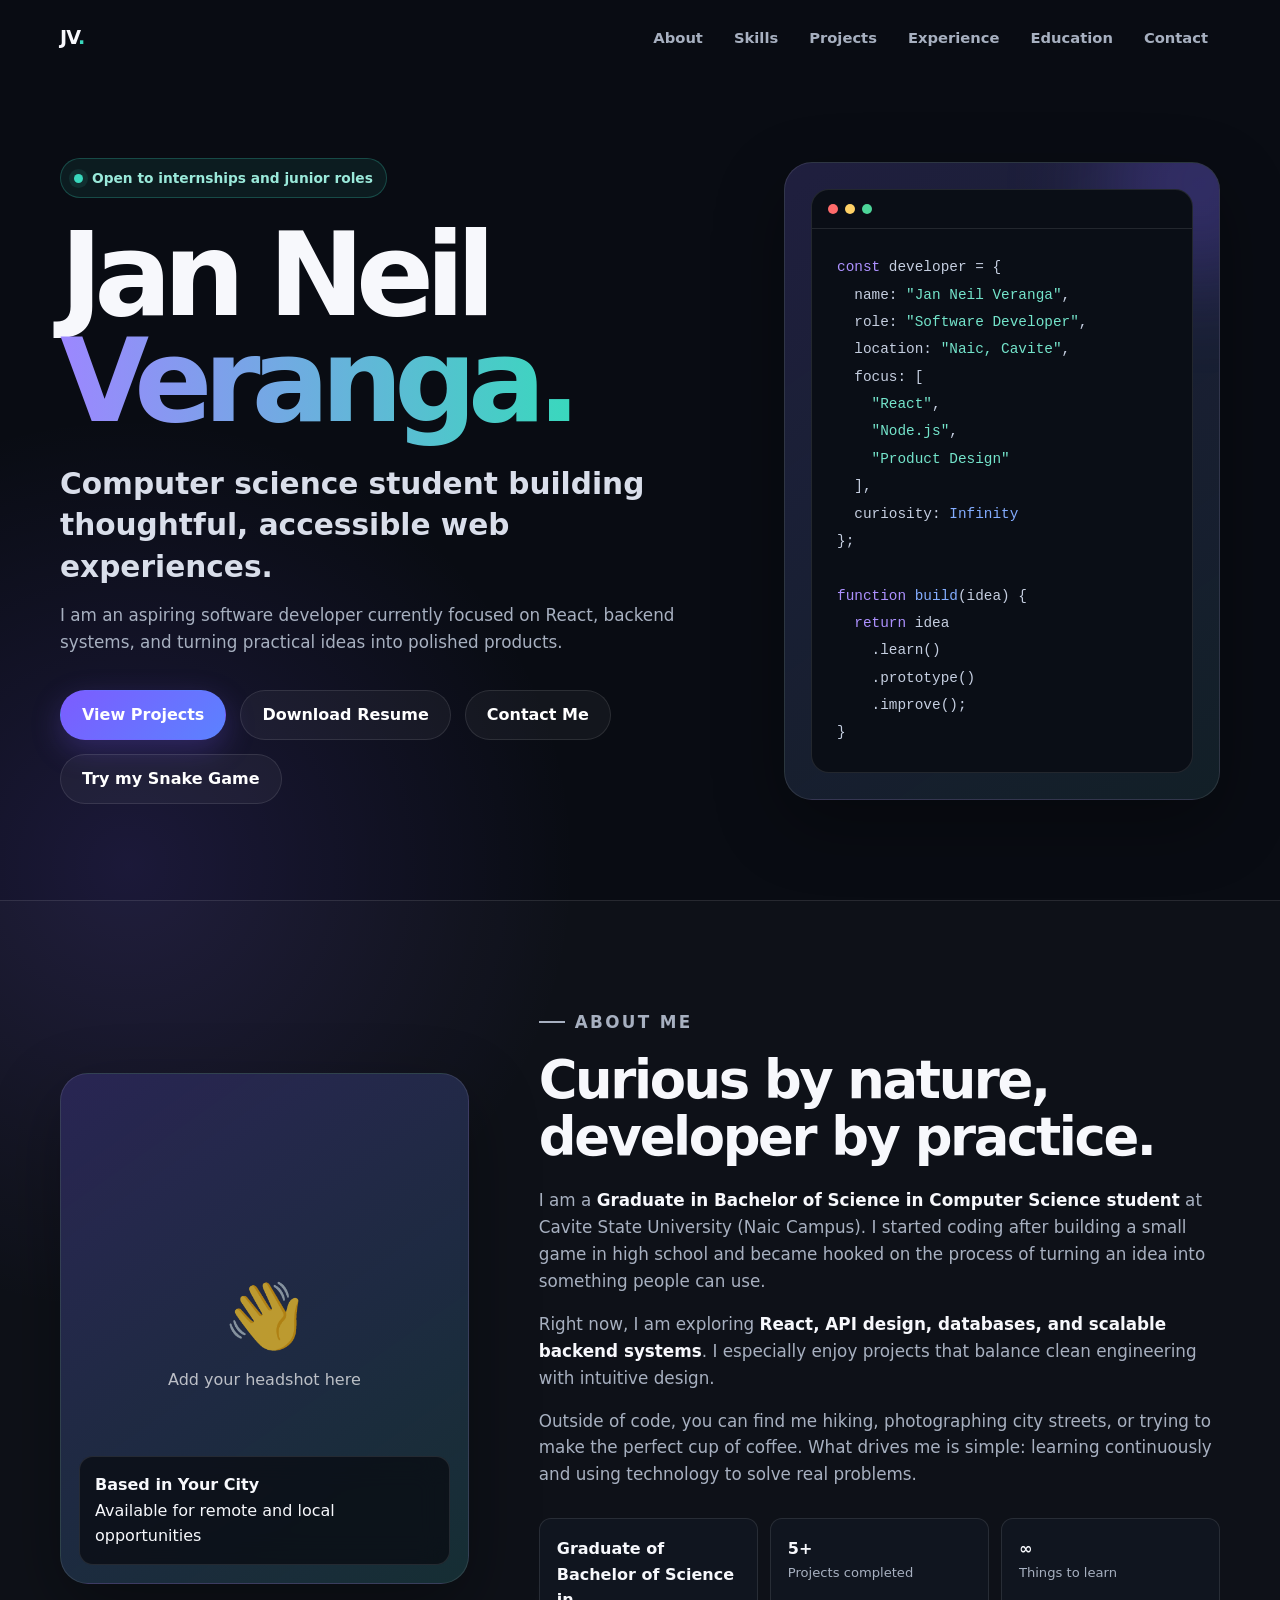
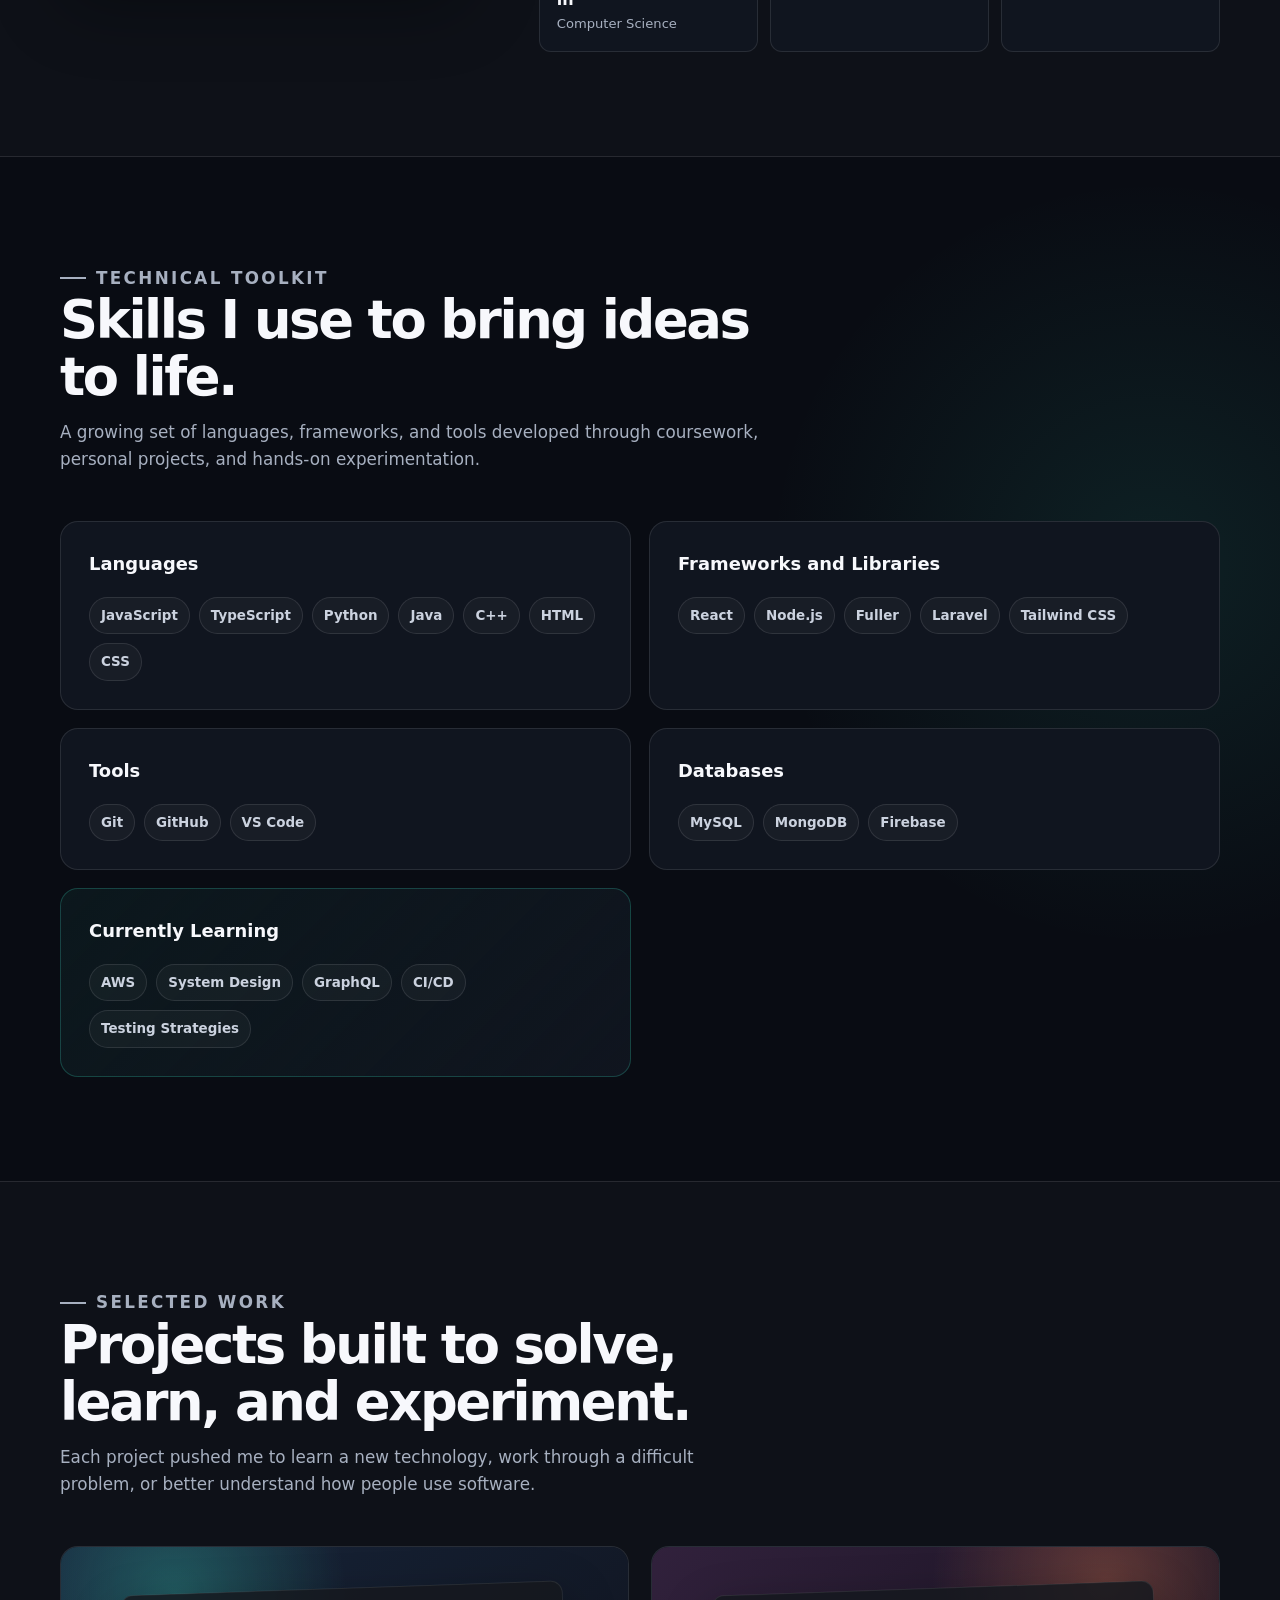
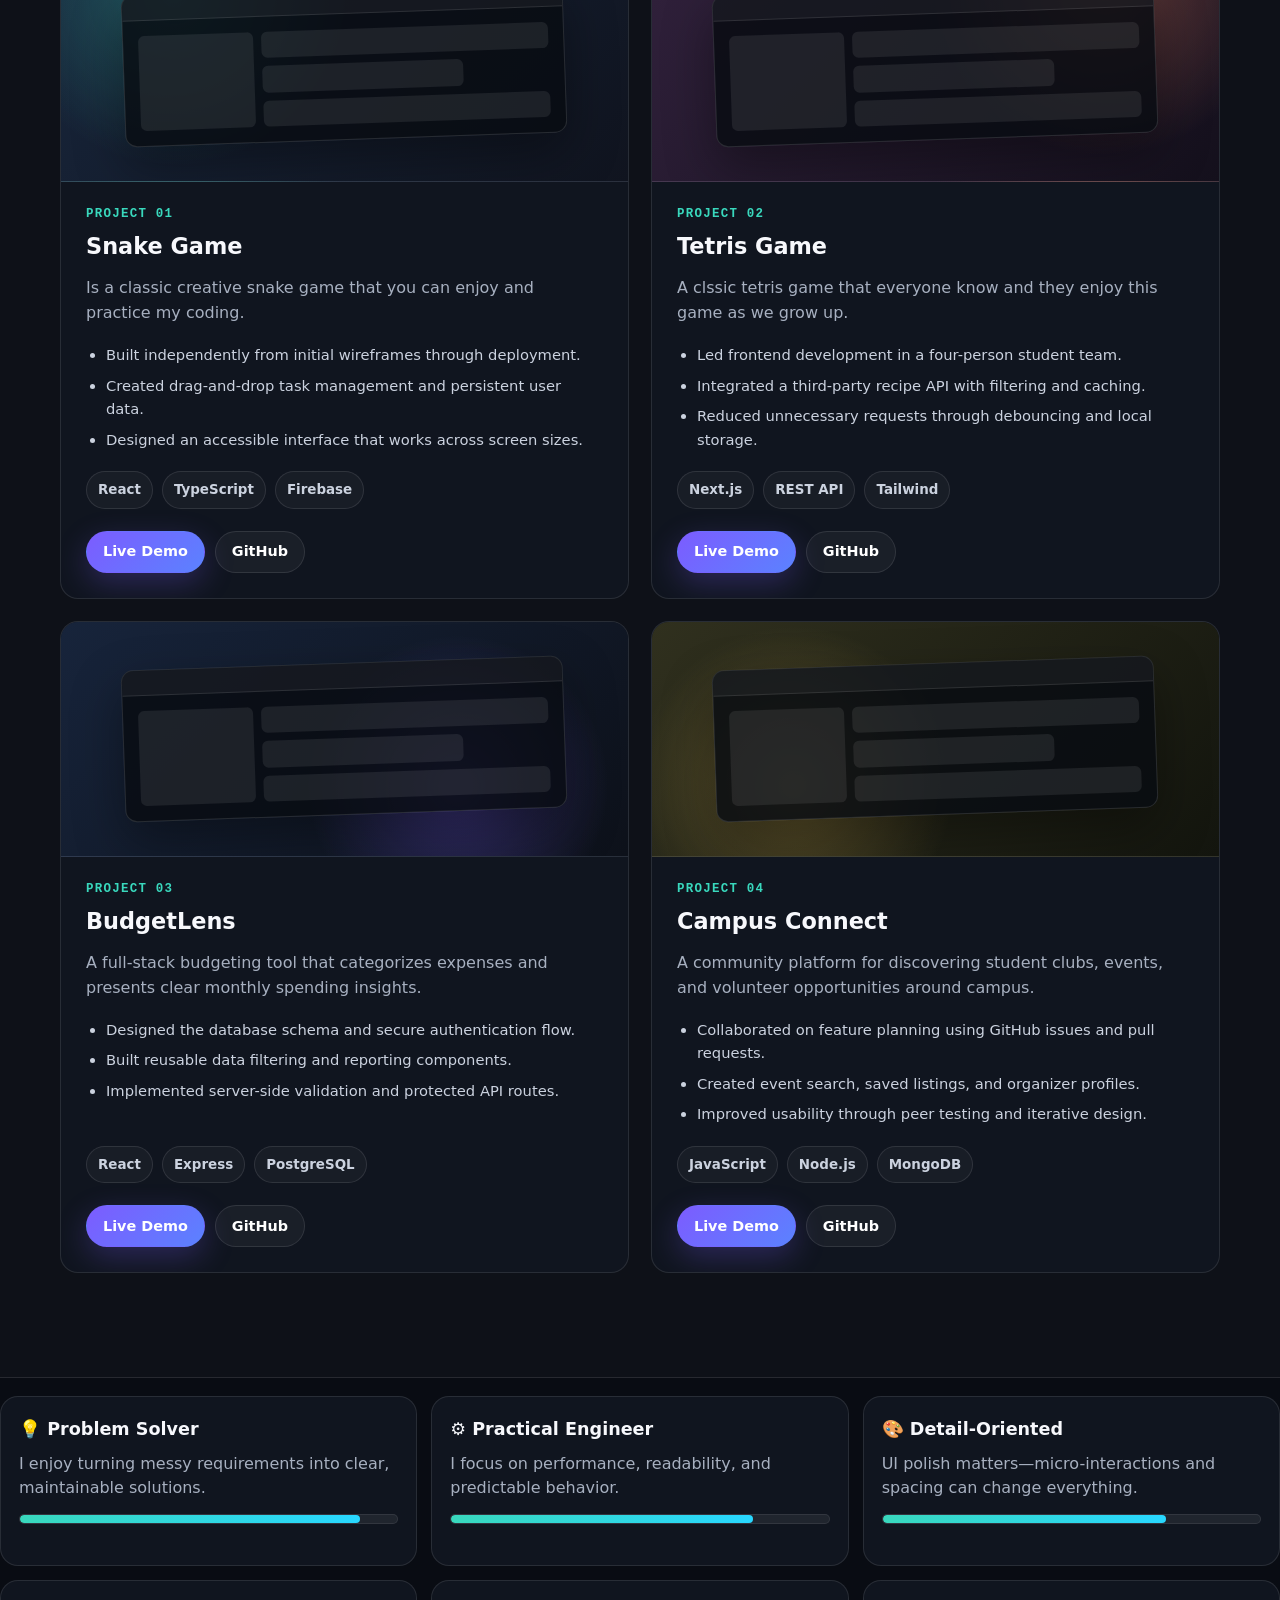
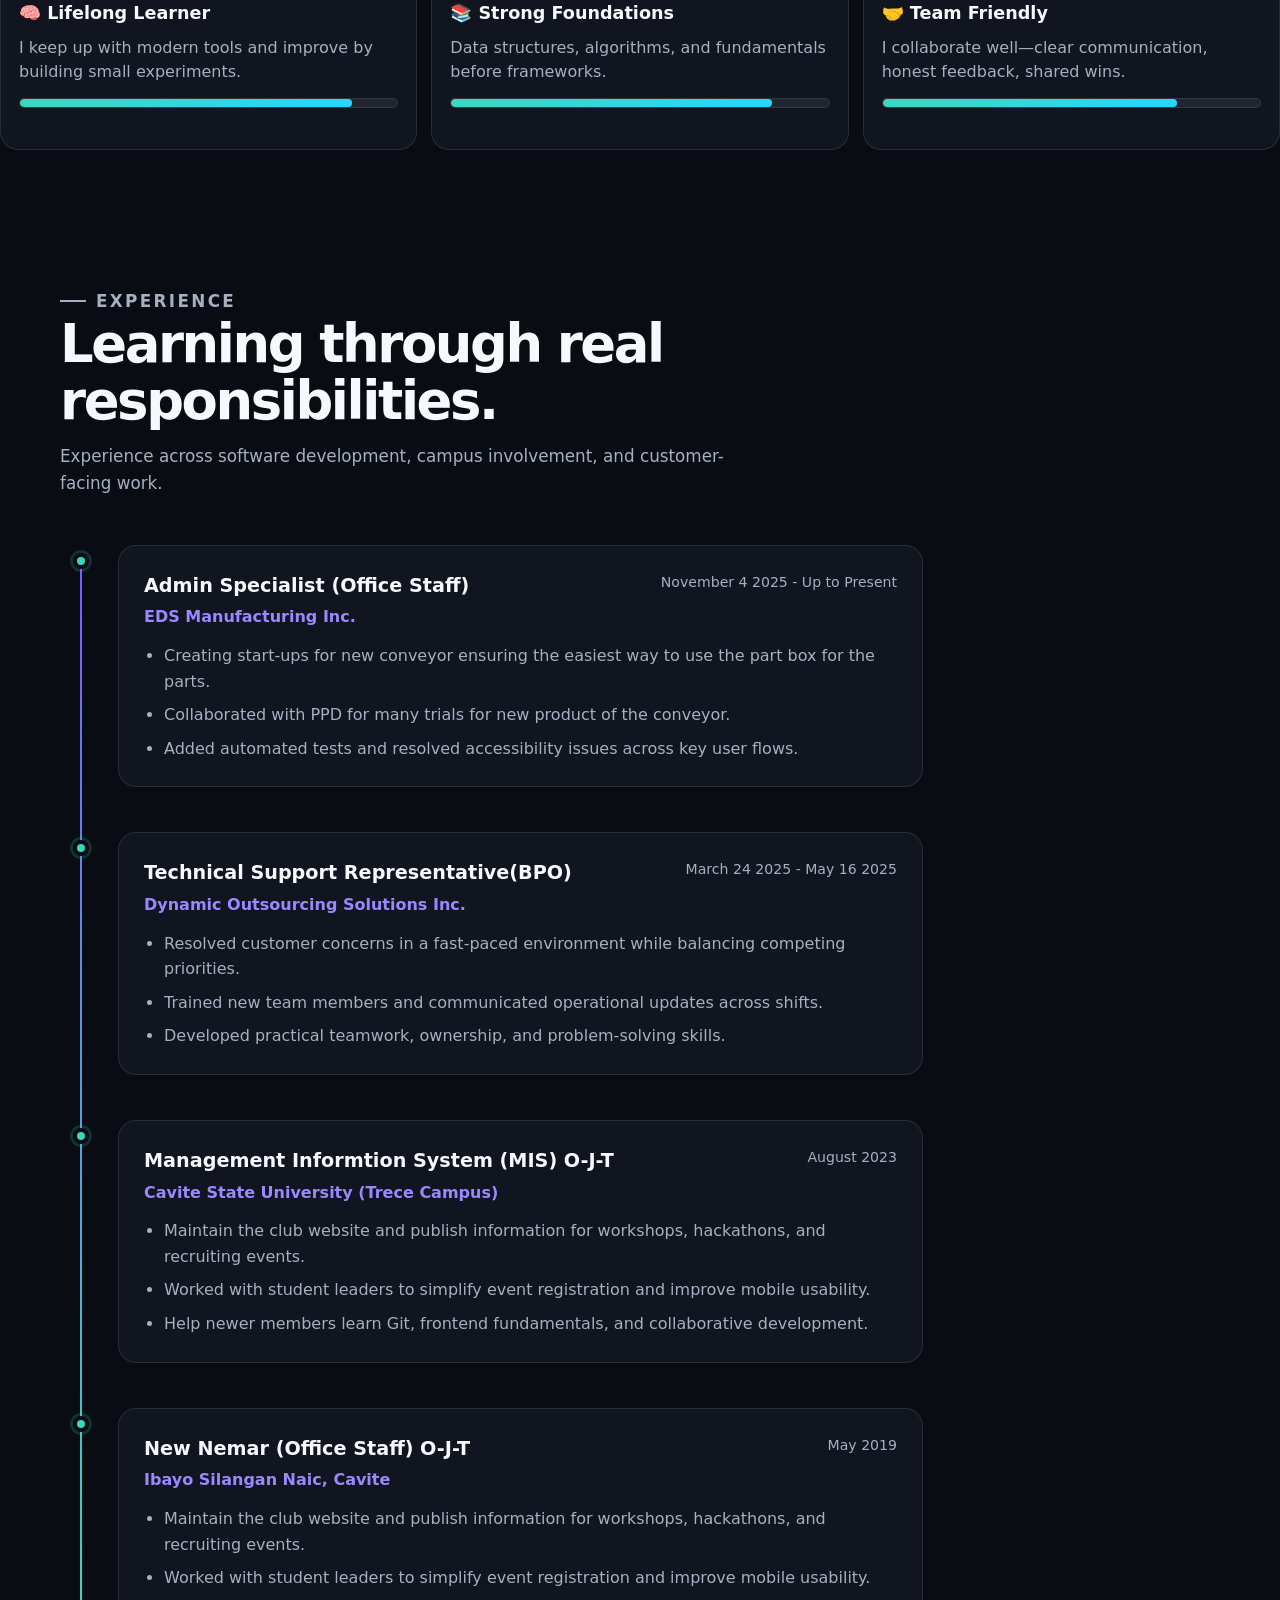
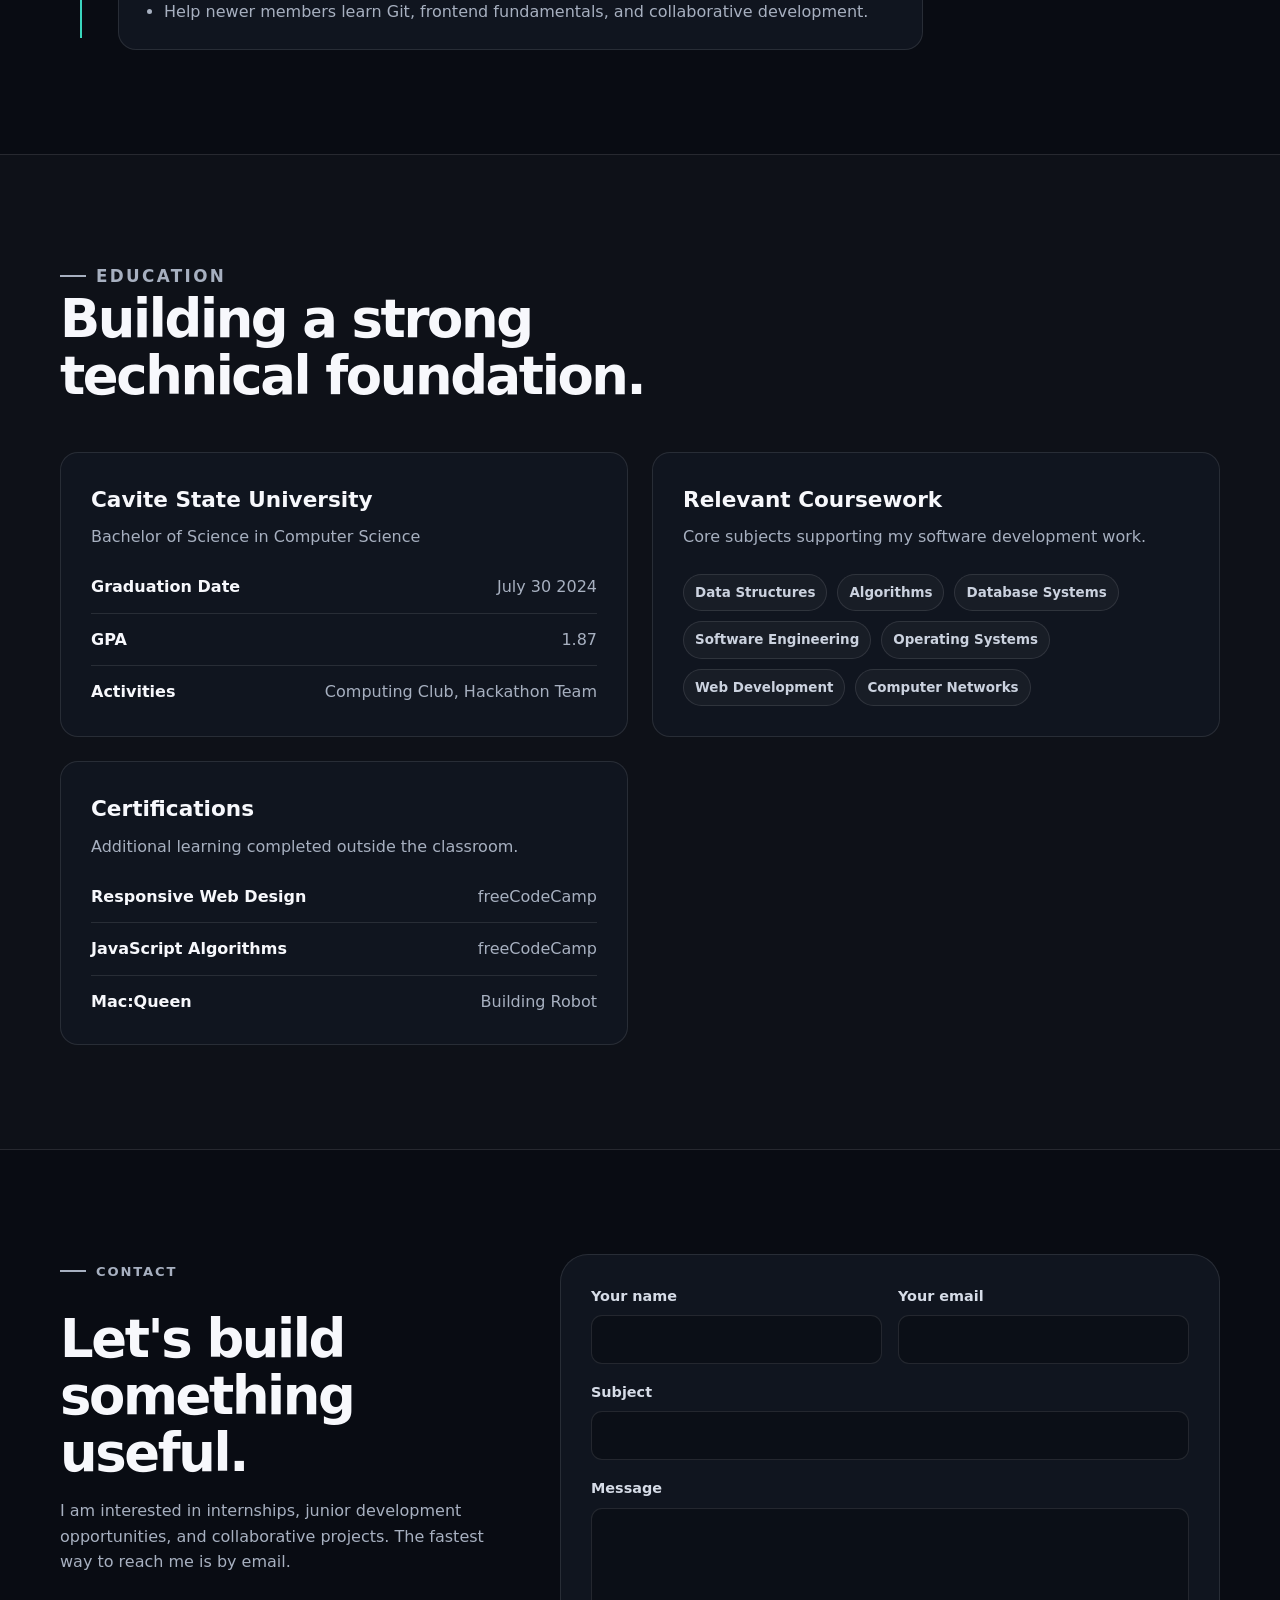
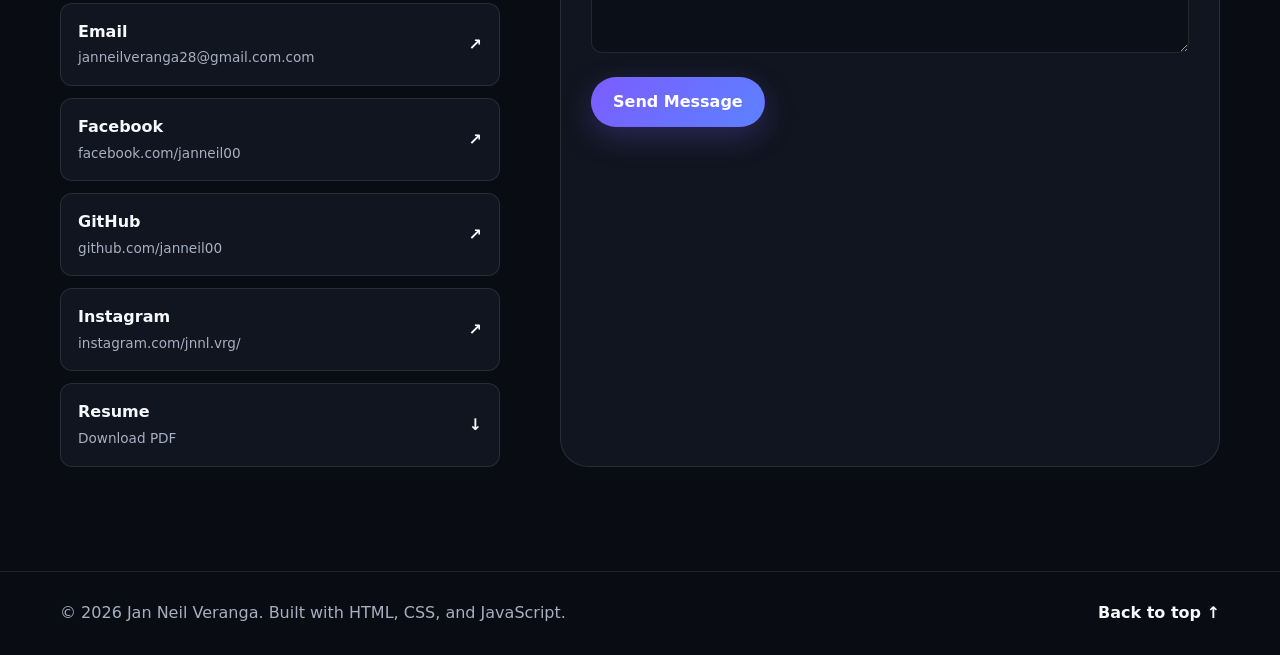
==== index.html @ 4defe9f2 "Update index.html" ====
<!DOCTYPE html>
<html lang="en">
<head>
  <meta charset="UTF-8" />
  <meta name="viewport" content="width=device-width, initial-scale=1.0" />

  <meta
    name="description"
    content="Portfolio of Jan Neil V. Veranga, a computer science student and aspiring software
   developer."
  />
  <meta name="theme-color" content="#0a0d14" />

  <title>Jan Neil V. Veranga | Software Developer</title>

<link rel="stylesheet" href="style.css" />
</head>

<body>
  <header class="site-header" id="site-header">
    <nav class="nav container" aria-label="Main navigation">
      <a class="logo" href="#home" aria-label="Jan Neil Veranga home">
        JV<span>.</span>
      </a>

      <button
        class="menu-button"
        id="menu-button"
        type="button"
        aria-label="Open navigation"
        aria-controls="nav-links"
        aria-expanded="false"
      >
        <span class="menu-icon" aria-hidden="true"></span>
      </button>

      <div class="nav-links" id="nav-links">
        <a href="#about">About</a>
        <a href="#skills">Skills</a>
        <a href="#projects">Projects</a>
        <a href="#experience">Experience</a>
        <a href="#education">Education</a>
        <a href="#contact">Contact</a>
      </div>
    </nav>
  </header>

  <main>
    <!-- Hero -->
    <section class="hero" id="home">
      <div class="container hero-grid">
        <div>
          <div class="availability">
            <span class="availability-dot" aria-hidden="true"></span>
            Open to internships and junior roles
          </div>

          <h1>
            Jan Neil
            <span>Veranga.</span>
          </h1>

          <p class="tagline">
            Computer science student building thoughtful, accessible web experiences.
          </p>

          <p class="hero-summary">
            I am an aspiring software developer currently focused on React,
            backend systems, and turning practical ideas into polished products.
          </p>

          <div class="button-row">
            <a class="button" href="#projects">View Projects</a>
            <a class="button button-secondary" href="JanNeilCV.pdf" download>
              Download Resume
            </a>
            <a class="button button-secondary" href="#contact">Contact Me</a>
            <a class="button button-secondary" href="../snakegame.html">Try my Snake Game</a>
          </div>
        </div>

        <div class="hero-card" aria-label="Developer profile code">
          <div class="code-window">
            <div class="window-bar" aria-hidden="true">
              <span class="window-dot"></span>
              <span class="window-dot"></span>
              <span class="window-dot"></span>
            </div>

            <pre class="code"><code><span class="purple">const</span> developer = {
  name: <span class="green">"Jan Neil Veranga"</span>,
  role: <span class="green">"Software Developer"</span>,
  location: <span class="green">"Naic, Cavite"</span>,
  focus: [
    <span class="green">"React"</span>,
    <span class="green">"Node.js"</span>,
    <span class="green">"Product Design"</span>
  ],
  curiosity: <span class="blue">Infinity</span>
};

<span class="purple">function</span> <span class="blue">build</span>(idea) {
  <span class="purple">return</span> idea
    .learn()
    .prototype()
    .improve();
}</code></pre>
          </div>
        </div>
      </div>
    </section>

    <!-- About -->
    <section class="section section-alt" id="about">
      <div class="container about-grid">
        <div class="portrait reveal">
          <!-- Replace this placeholder with:
          <img src="images/headshot.jpg" alt="Alex Morgan smiling" />
          -->
          <div class="portrait-placeholder">
            <div>
              <span aria-hidden="true">👋</span>
              Add your headshot here
            </div>
          </div>

          <div class="portrait-label">
            <strong>Based in Your City</strong><br />
            <span>Available for remote and local opportunities</span>
          </div>
        </div>

        <div class="about-copy reveal">
          <p class="eyebrow">About me</p>
          <h2>Curious by nature, developer by practice.</h2>

          <p>
            I am a <strong>Graduate in Bachelor of Science in Computer Science student</strong> at Cavite State
            University (Naic Campus). I started coding after building a small game in high school
            and became hooked on the process of turning an idea into something people
            can use.
          </p>

          <p>
            Right now, I am exploring <strong>React, API design, databases, and
            scalable backend systems</strong>. I especially enjoy projects that
            balance clean engineering with intuitive design.
          </p>

          <p>
            Outside of code, you can find me hiking, photographing city streets, or
            trying to make the perfect cup of coffee. What drives me is simple:
            learning continuously and using technology to solve real problems.
          </p>

          <div class="facts">
            <div class="fact">
              <strong>Graduate of Bachelor of Science in </strong>
              <span>Computer Science</span>
            </div>

            <div class="fact">
              <strong>5+</strong>
              <span>Projects completed</span>
            </div>

            <div class="fact">
              <strong>∞</strong>
              <span>Things to learn</span>
            </div>
          </div>
        </div>
      </div>
    </section>

    <!-- Skills -->
    <section class="section" id="skills">
      <div class="container">
        <div class="section-heading reveal">
          <p class="eyebrow">Technical toolkit</p>
          <h2>Skills I use to bring ideas to life.</h2>
          <p>
            A growing set of languages, frameworks, and tools developed through
            coursework, personal projects, and hands-on experimentation.
          </p>
        </div>

        <div class="skills-grid">
          <article class="skill-card reveal">
            <h3>Languages</h3>
            <div class="tags">
              <span class="tag">JavaScript</span>
              <span class="tag">TypeScript</span>
              <span class="tag">Python</span>
              <span class="tag">Java</span>
              <span class="tag">C++</span>
              <span class="tag">HTML</span>
              <span class="tag">CSS</span>
            </div>
          </article>

          <article class="skill-card reveal">
            <h3>Frameworks and Libraries</h3>
            <div class="tags">
              <span class="tag">React</span>
              <span class="tag">Node.js</span>
              <span class="tag">Fuller</span>
              <span class="tag">Laravel</span>
              <span class="tag">Tailwind CSS</span>
            </div>
          </article>

          <article class="skill-card reveal">
            <h3>Tools</h3>
            <div class="tags">
              <span class="tag">Git</span>
              <span class="tag">GitHub</span>
              <span class="tag">VS Code</span>

            </div>
          </article>

          <article class="skill-card reveal">
            <h3>Databases</h3>
            <div class="tags">
              <span class="tag">MySQL</span>
              <span class="tag">MongoDB</span>
              <span class="tag">Firebase</span>
            </div>
          </article>

          <article class="skill-card learning reveal">
            <h3>Currently Learning</h3>
            <div class="tags">
              <span class="tag">AWS</span>
              <span class="tag">System Design</span>
              <span class="tag">GraphQL</span>
              <span class="tag">CI/CD</span>
              <span class="tag">Testing Strategies</span>
            </div>
          </article>
        </div>
      </div>
    </section>

    <!-- Projects -->
    <section class="section section-alt" id="projects">
      <div class="container">
        <div class="section-heading reveal">
          <p class="eyebrow">Selected work</p>
          <h2>Projects built to solve, learn, and experiment.</h2>
          <p>
            Each project pushed me to learn a new technology, work through a difficult
            problem, or better understand how people use software.
          </p>
        </div>

        <div class="projects-grid">
          <article class="project-card reveal">
            <div class="project-preview one">
              <div class="mock-browser" aria-label="Project dashboard preview">
                <div class="mock-toolbar"></div>
                <div class="mock-body">
                  <div class="mock-sidebar"></div>
                  <div class="mock-content">
                    <div class="mock-line"></div>
                    <div class="mock-line"></div>
                    <div class="mock-line"></div>
                  </div>
                </div>
              </div>
            </div>

            <div class="project-body">
              <span class="project-number">PROJECT 01</span>
              <h3>Snake Game</h3>
              <p>
                Is a classic creative snake game that you can enjoy and practice my coding.
              </p>

              <ul class="project-details">
                <li>Built independently from initial wireframes through deployment.</li>
                <li>Created drag-and-drop task management and persistent user data.</li>
                <li>Designed an accessible interface that works across screen sizes.</li>
              </ul>

              <div class="tags">
                <span class="tag">React</span>
                <span class="tag">TypeScript</span>
                <span class="tag">Firebase</span>
              </div>

              <div class="project-links">
                <a
                  class="button button-small"
                  href="../snakegame.html"
                  target="_blank"
                  rel="noopener noreferrer"
                >
                  Live Demo
                </a>
                <a
                  class="button button-secondary button-small"
                  href=https://github.com/janneil00"
                  target="_blank"
                  rel="noopener noreferrer"
                >
                  GitHub
                </a>
              </div>
            </div>
          </article>

          <article class="project-card reveal">
            <div class="project-preview two">
              <div class="mock-browser" aria-label="Recipe application preview">
                <div class="mock-toolbar"></div>
                <div class="mock-body">
                  <div class="mock-sidebar"></div>
                  <div class="mock-content">
                    <div class="mock-line"></div>
                    <div class="mock-line"></div>
                    <div class="mock-line"></div>
                  </div>
                </div>
              </div>
            </div>

            <div class="project-body">
              <span class="project-number">PROJECT 02</span>
              <h3>Tetris Game</h3>
              <p>
                A clssic tetris game that everyone know and they enjoy this game as we grow up.
              </p>

              <ul class="project-details">
                <li>Led frontend development in a four-person student team.</li>
                <li>Integrated a third-party recipe API with filtering and caching.</li>
                <li>Reduced unnecessary requests through debouncing and local storage.</li>
              </ul>

              <div class="tags">
                <span class="tag">Next.js</span>
                <span class="tag">REST API</span>
                <span class="tag">Tailwind</span>
              </div>

              <div class="project-links">
                <a
                  class="button button-small"
                  href="../tetris.html"
                  target="_blank"
                  rel="noopener noreferrer"
                >
                  Live Demo
                </a>
                <a
                  class="button button-secondary button-small"
                  href="github.com/janneil00"
                  target="_blank"
                  rel="noopener noreferrer"
                >
                  GitHub
                </a>
              </div>
            </div>
          </article>

          <article class="project-card reveal">
            <div class="project-preview three">
              <div class="mock-browser" aria-label="Finance application preview">
                <div class="mock-toolbar"></div>
                <div class="mock-body">
                  <div class="mock-sidebar"></div>
                  <div class="mock-content">
                    <div class="mock-line"></div>
                    <div class="mock-line"></div>
                    <div class="mock-line"></div>
                  </div>
                </div>
              </div>
            </div>

            <div class="project-body">
              <span class="project-number">PROJECT 03</span>
              <h3>BudgetLens</h3>
              <p>
                A full-stack budgeting tool that categorizes expenses and presents
                clear monthly spending insights.
              </p>

              <ul class="project-details">
                <li>Designed the database schema and secure authentication flow.</li>
                <li>Built reusable data filtering and reporting components.</li>
                <li>Implemented server-side validation and protected API routes.</li>
              </ul>

              <div class="tags">
                <span class="tag">React</span>
                <span class="tag">Express</span>
                <span class="tag">PostgreSQL</span>
              </div>

              <div class="project-links">
                <a
                  class="button button-small"
                  href="[example.com](https://example.com)"
                  target="_blank"
                  rel="noopener noreferrer"
                >
                  Live Demo
                </a>
                <a
                  class="button button-secondary button-small"
                  href="[github.com](https://github.com/yourusername)"
                  target="_blank"
                  rel="noopener noreferrer"
                >
                  GitHub
                </a>
              </div>
            </div>
          </article>

          <article class="project-card reveal">
            <div class="project-preview four">
              <div class="mock-browser" aria-label="Campus application preview">
                <div class="mock-toolbar"></div>
                <div class="mock-body">
                  <div class="mock-sidebar"></div>
                  <div class="mock-content">
                    <div class="mock-line"></div>
                    <div class="mock-line"></div>
                    <div class="mock-line"></div>
                  </div>
                </div>
              </div>
            </div>

            <div class="project-body">
              <span class="project-number">PROJECT 04</span>
              <h3>Campus Connect</h3>
              <p>
                A community platform for discovering student clubs, events, and
                volunteer opportunities around campus.
              </p>

              <ul class="project-details">
                <li>Collaborated on feature planning using GitHub issues and pull requests.</li>
                <li>Created event search, saved listings, and organizer profiles.</li>
                <li>Improved usability through peer testing and iterative design.</li>
              </ul>

              <div class="tags">
                <span class="tag">JavaScript</span>
                <span class="tag">Node.js</span>
                <span class="tag">MongoDB</span>
              </div>

              <div class="project-links">
                <a
                  class="button button-small"
                  href="[example.com](https://example.com)"
                  target="_blank"
                  rel="noopener noreferrer"
                >
                  Live Demo
                </a>
                <a
                  class="button button-secondary button-small"
                  href="[github.com](https://github.com/yourusername)"
                  target="_blank"
                  rel="noopener noreferrer"
                >
                  GitHub
                </a>
              </div>
            </div>
          </article>
        </div>
      </div>
    </section>
                        <section class="grid">
      <article class="card reveal-up" data-delay="0">
        <h2>💡 Problem Solver</h2>
        <p>I enjoy turning messy requirements into clear, maintainable solutions.</p>
        <div class="meter" aria-label="Problem solving meter">
          <span style="--w: 90%"></span>
        </div>
      </article>

      <article class="card reveal-up" data-delay="0.08s">
        <h2>⚙️ Practical Engineer</h2>
        <p>I focus on performance, readability, and predictable behavior.</p>
        <div class="meter" aria-label="Engineering meter">
          <span style="--w: 80%"></span>
        </div>
      </article>

      <article class="card reveal-up" data-delay="0.16s">
        <h2>🎨 Detail-Oriented</h2>
        <p>UI polish matters—micro-interactions and spacing can change everything.</p>
        <div class="meter" aria-label="Design meter">
          <span style="--w: 75%"></span>
        </div>
      </article>

      <article class="card reveal-up" data-delay="0.24s">
        <h2>🧠 Lifelong Learner</h2>
        <p>I keep up with modern tools and improve by building small experiments.</p>
        <div class="meter" aria-label="Learning meter">
          <span style="--w: 88%"></span>
        </div>
      </article>

      <article class="card reveal-up" data-delay="0.32s">
        <h2>📚 Strong Foundations</h2>
        <p>Data structures, algorithms, and fundamentals before frameworks.</p>
        <div class="meter" aria-label="Foundations meter">
          <span style="--w: 85%"></span>
        </div>
      </article>

      <article class="card reveal-up" data-delay="0.4s">
        <h2>🤝 Team Friendly</h2>
        <p>I collaborate well—clear communication, honest feedback, shared wins.</p>
        <div class="meter" aria-label="Collaboration meter">
          <span style="--w: 78%"></span>
        </div>
      </article>
    </section>
    <!-- Experience -->
    <section class="section" id="experience">
      <div class="container">
        <div class="section-heading reveal">
          <p class="eyebrow">Experience</p>
          <h2>Learning through real responsibilities.</h2>
          <p>
            Experience across software development, campus involvement, and
            customer-facing work.
          </p>
        </div>

        <div class="timeline">
          <article class="timeline-item reveal">
            <span class="timeline-dot" aria-hidden="true"></span>

            <div class="timeline-card">
              <div class="timeline-meta">
                <div>
                  <h3>Admin Specialist <strong>(Office Staff)</strong></h3>
                  <p>EDS Manufacturing Inc.</p>
                </div>
                <span class="date">November 4 2025 - Up to Present</span>
              </div>

              <ul>
                <li>
                  Creating start-ups for new conveyor ensuring the easiest way to use the part box for the parts.
                </li>
                <li>
                  Collaborated with PPD for many trials for new product of the conveyor.
                </li>
                <li>
                  Added automated tests and resolved accessibility issues across key
                  user flows.
                </li>
              </ul>
            </div>
          </article>

                    <article class="timeline-item reveal">
            <span class="timeline-dot" aria-hidden="true"></span>

            <div class="timeline-card">
              <div class="timeline-meta">
                <div>
                  <h3>Technical Support Representative<strong>(BPO)</strong></h3>
                  <p>Dynamic Outsourcing Solutions Inc.</p>
                </div>
                <span class="date">March 24 2025 - May 16 2025</span>
              </div>

              <ul>
                <li>
                  Resolved customer concerns in a fast-paced environment while
                  balancing competing priorities.
                </li>
                <li>
                  Trained new team members and communicated operational updates across
                  shifts.
                </li>
                <li>
                  Developed practical teamwork, ownership, and problem-solving skills.
                </li>

              </ul>
            </div>
          </article>
          
          <article class="timeline-item reveal">
            <span class="timeline-dot" aria-hidden="true"></span>

            <div class="timeline-card">
              <div class="timeline-meta">
                <div>
                  <h3>Management Informtion System <strong>(MIS) O-J-T</strong></h3>
                  <p>Cavite State University (Trece Campus)</p>
                </div>
                <span class="date">August 2023</span>
              </div>

              <ul>
                <li>
                  Maintain the club website and publish information for workshops,
                  hackathons, and recruiting events.
                </li>
                <li>
                  Worked with student leaders to simplify event registration and
                  improve mobile usability.
                </li>
                <li>
                  Help newer members learn Git, frontend fundamentals, and
                  collaborative development.
                </li>
              </ul>
            </div>
          </article>

                    <article class="timeline-item reveal">
            <span class="timeline-dot" aria-hidden="true"></span>

            <div class="timeline-card">
              <div class="timeline-meta">
                <div>
                  <h3>New Nemar <strong>(Office Staff) O-J-T</strong></h3>
                  <p>Ibayo Silangan Naic, Cavite</p>
                </div>
                <span class="date">May 2019</span>
              </div>

              <ul>
                <li>
                  Maintain the club website and publish information for workshops,
                  hackathons, and recruiting events.
                </li>
                <li>
                  Worked with student leaders to simplify event registration and
                  improve mobile usability.
                </li>
                <li>
                  Help newer members learn Git, frontend fundamentals, and
                  collaborative development.
                </li>
              </ul>
            </div>
          </article>

        </div>
      </div>
    </section>

    <!-- Education -->
    <section class="section section-alt" id="education">
      <div class="container">
        <div class="section-heading reveal">
          <p class="eyebrow">Education</p>
          <h2>Building a strong technical foundation.</h2>
        </div>

        <div class="education-grid">
          <article class="education-card reveal">
            <h3>Cavite State University</h3>
            <p>Bachelor of Science in Computer Science</p>

            <div class="detail-list">
              <div class="detail-row">
                <strong>Graduation Date</strong>
                <span>July 30 2024</span>
              </div>

              <div class="detail-row">
                <strong>GPA</strong>
                <span>1.87</span>
              </div>

              <div class="detail-row">
                <strong>Activities</strong>
                <span>Computing Club, Hackathon Team</span>
              </div>
            </div>
          </article>

          <article class="education-card reveal">
            <h3>Relevant Coursework</h3>
            <p>Core subjects supporting my software development work.</p>

            <div class="course-list">
              <span class="tag">Data Structures</span>
              <span class="tag">Algorithms</span>
              <span class="tag">Database Systems</span>
              <span class="tag">Software Engineering</span>
              <span class="tag">Operating Systems</span>
              <span class="tag">Web Development</span>
              <span class="tag">Computer Networks</span>
            </div>
          </article>

          <article class="education-card reveal">
            <h3>Certifications</h3>
            <p>Additional learning completed outside the classroom.</p>

            <div class="detail-list">
              <div class="detail-row">
                <strong>Responsive Web Design</strong>
                <span>freeCodeCamp</span>
              </div>

              <div class="detail-row">
                <strong>JavaScript Algorithms</strong>
                <span>freeCodeCamp</span>
              </div>

              <div class="detail-row">
                <strong>Mac:Queen</strong>
                <span>Building Robot</span>
              </div>
            </div>
          </article>
        </div>
      </div>
    </section>

    <!-- Contact -->
    <section class="section" id="contact">
      <div class="container contact-grid">
        <div class="contact-copy reveal">
          <p class="eyebrow">Contact</p>
          <h2>Let's build something useful.</h2>

          <p>
            I am interested in internships, junior development opportunities, and
            collaborative projects. The fastest way to reach me is by email.
          </p>

          <div class="contact-links">
            <a class="contact-link" href="mailto:janneilveranga28@example.com">
              <div>
                <strong>Email</strong><br />
                <span>janneilveranga28@gmail.com.com</span>
              </div>
              <strong aria-hidden="true">↗</strong>
            </a>

            <a
              class="contact-link"
              href="https://www.facebook.com/janneil00"
              target="_blank"
              rel="noopener noreferrer"
            >
              <div>
                <strong>Facebook</strong><br />
                <span>facebook.com/janneil00</span>
              </div>
              <strong aria-hidden="true">↗</strong>
            </a>

            <a
              class="contact-link"
              href="https://github.com/janneil00"
              target="_blank"
              rel="noopener noreferrer"
            >
              <div>
                <strong>GitHub</strong><br />
                <span>github.com/janneil00</span>
              </div>
              <strong aria-hidden="true">↗</strong>
            </a>

            <a
              class="contact-link"
              href="https://www.instagram.com/jnnl.vrg/"
              target="_blank"
              rel="noopener noreferrer"
            >
              <div>
                <strong>Instagram</strong><br />
                <span>instagram.com/jnnl.vrg/</span>
              </div>
              <strong aria-hidden="true">↗</strong>
            </a>

            <a class="contact-link" href="JanNeilCV.pdf" download>
              <div>
                <strong>Resume</strong><br />
                <span>Download PDF</span>
              </div>
              <strong aria-hidden="true">↓</strong>
            </a>
          </div>
        </div>

        <!--
          This form opens the visitor's email application.
          For direct submissions, connect it to a form service or your own API.
        -->
        <form class="contact-form reveal" id="contact-form">
          <div class="form-row">
            <div class="form-group">
              <label for="name">Your name</label>
              <input
                id="name"
                name="name"
                type="text"
                autocomplete="name"
                required
              />
            </div>

            <div class="form-group">
              <label for="email">Your email</label>
              <input
                id="email"
                name="email"
                type="email"
                autocomplete="email"
                required
              />
            </div>
          </div>

          <div class="form-group">
            <label for="subject">Subject</label>
            <input id="subject" name="subject" type="text" required />
          </div>

          <div class="form-group">
            <label for="message">Message</label>
            <textarea id="message" name="message" required></textarea>
          </div>

          <button class="button" type="submit">Send Message</button>
          <p class="form-status" id="form-status" aria-live="polite"></p>
        </form>
      </div>
    </section>
  </main>

  <footer class="footer">
    <div class="container footer-inner">
      <span>
        © <span id="current-year"></span> Jan Neil Veranga. Built with HTML, CSS,
        and JavaScript.
      </span>

      <a class="back-to-top" href="#home">Back to top ↑</a>
    </div>
  </footer>

  <script src="script.js"></script>
---- style.css ----
:root {
  --background: #090c13;
  --surface: #10151f;
  --surface-light: #171e2b;
  --text: #f7f8fc;
  --text-muted: #a7b0c0;
  --primary: #7c5cff;
  --primary-light: #9c87ff;
  --accent: #39d8bd;
  --accent2: #28d7ff; /* added: used by .meter span gradient */
  --card: #10151f; /* added: alias to --surface, used by .card */
  --muted: #a7b0c0; /* added: alias to --text-muted, used by .card p */
  --border: rgba(255, 255, 255, 0.1);
  --shadow: 0 24px 70px rgba(0, 0, 0, 0.32);
  --radius: 18px; /* added: alias to --radius-medium, used by .card */
  --radius-large: 28px;
  --radius-medium: 18px;
  --radius-small: 12px;
  --container: 1160px;
}
 
/* ---------- Reset ---------- */
 
*,
*::before,
*::after {
  box-sizing: border-box;
}
 
html {
  scroll-behavior: smooth;
  scroll-padding-top: 92px;
}
 
body {
  margin: 0;
  min-width: 320px;
  color: var(--text);
  background:
    radial-gradient(circle at 10% 10%, rgba(124, 92, 255, 0.16), transparent 28rem),
    radial-gradient(circle at 90% 25%, rgba(57, 216, 189, 0.1), transparent 24rem),
    var(--background);
  font-family:
    Inter, ui-sans-serif, system-ui, -apple-system, BlinkMacSystemFont, "Segoe UI",
    sans-serif;
  line-height: 1.6;
}
 
body.menu-open {
  overflow: hidden;
}
 
img {
  display: block;
  max-width: 100%;
}
 
a {
  color: inherit;
  text-decoration: none;
}
 
button,
input,
textarea {
  font: inherit;
}
 
button {
  cursor: pointer;
}
 
::selection {
  color: #ffffff;
  background: var(--primary);
}
 
:focus-visible {
  outline: 3px solid var(--accent);
  outline-offset: 4px;
}
 
/* ---------- Shared layout ---------- */
 
.container {
  width: min(calc(100% - 40px), var(--container));
  margin-inline: auto;
}
 
.section {
  padding: 104px 0;
}
 
.section-alt {
  background: rgba(255, 255, 255, 0.02);
  border-block: 1px solid var(--border);
}
 
.eyebrow {
  display: inline-flex;
  align-items: center;
  gap: 10px;
  margin: 0 0 14px;
  color: var(--accent);
  font-size: 0.82rem;
  font-weight: 800;
  letter-spacing: 0.14em;
  text-transform: uppercase;
}
 
.eyebrow::before {
  width: 26px;
  height: 2px;
  content: "";
  background: currentColor;
}
 
.section-heading {
  max-width: 700px;
  margin-bottom: 48px;
}
 
.section-heading h2 {
  margin: 0 0 14px;
  font-size: clamp(2rem, 5vw, 3.3rem);
  line-height: 1.08;
  letter-spacing: -0.045em;
}
 
.section-heading p {
  margin: 0;
  color: var(--text-muted);
  font-size: 1.05rem;
}
 
.button-row {
  display: flex;
  flex-wrap: wrap;
  gap: 14px;
}
 
.button {
  display: inline-flex;
  min-height: 50px;
  align-items: center;
  justify-content: center;
  gap: 9px;
  padding: 0 21px;
  border: 1px solid transparent;
  border-radius: 999px;
  color: #ffffff;
  background: linear-gradient(135deg, var(--primary), #5b82ff);
  font-weight: 750;
  box-shadow: 0 10px 30px rgba(124, 92, 255, 0.26);
  transition:
    transform 180ms ease,
    border-color 180ms ease,
    background 180ms ease;
}
 
.button:hover {
  transform: translateY(-3px);
}
 
.button-secondary {
  border-color: var(--border);
  background: rgba(255, 255, 255, 0.045);
  box-shadow: none;
}
 
.button-secondary:hover {
  border-color: rgba(124, 92, 255, 0.75);
  background: rgba(124, 92, 255, 0.11);
}
 
.button-small {
  min-height: 42px;
  padding: 0 16px;
  font-size: 0.9rem;
}
 
/* ---------- Navigation ---------- */
 
.site-header {
  position: fixed;
  z-index: 1000;
  top: 0;
  right: 0;
  left: 0;
  border-bottom: 1px solid transparent;
  transition:
    background 180ms ease,
    border-color 180ms ease,
    backdrop-filter 180ms ease;
}
 
.site-header.scrolled {
  border-color: var(--border);
  background: rgba(9, 12, 19, 0.82);
  backdrop-filter: blur(18px);
}
 
.nav {
  display: flex;
  min-height: 76px;
  align-items: center;
  justify-content: space-between;
}
 
.logo {
  font-size: 1.2rem;
  font-weight: 900;
  letter-spacing: -0.04em;
}
 
.logo span {
  color: var(--accent);
}
 
.nav-links {
  display: flex;
  align-items: center;
  gap: 7px;
}
 
.nav-links a {
  padding: 9px 12px;
  border-radius: 999px;
  color: var(--text-muted);
  font-size: 0.92rem;
  font-weight: 700;
  transition:
    color 180ms ease,
    background 180ms ease;
}
 
.nav-links a:hover,
.nav-links a.active {
  color: var(--text);
  background: rgba(255, 255, 255, 0.06);
}
 
.menu-button {
  display: none;
  width: 44px;
  height: 44px;
  align-items: center;
  justify-content: center;
  border: 1px solid var(--border);
  border-radius: 12px;
  color: var(--text);
  background: var(--surface);
}
 
.menu-icon,
.menu-icon::before,
.menu-icon::after {
  width: 20px;
  height: 2px;
  border-radius: 2px;
  background: currentColor;
  transition: transform 180ms ease;
}
 
.menu-icon {
  position: relative;
}
 
.menu-icon::before,
.menu-icon::after {
  position: absolute;
  left: 0;
  content: "";
}
 
.menu-icon::before {
  top: -6px;
}
 
.menu-icon::after {
  top: 6px;
}
 
/* ---------- Hero ---------- */
 
.hero {
  display: grid;
  min-height: 100vh;
  align-items: center;
  padding: 132px 0 70px;
}
 
.hero-grid {
  display: grid;
  align-items: center;
  gap: 70px;
  grid-template-columns: 1.2fr 0.8fr;
}
 
.availability {
  display: inline-flex;
  align-items: center;
  gap: 9px;
  margin-bottom: 24px;
  padding: 8px 13px;
  border: 1px solid rgba(57, 216, 189, 0.25);
  border-radius: 999px;
  color: #9ae9da;
  background: rgba(57, 216, 189, 0.08);
  font-size: 0.86rem;
  font-weight: 700;
}
 
.availability-dot {
  width: 9px;
  height: 9px;
  border-radius: 50%;
  background: var(--accent);
  box-shadow: 0 0 0 5px rgba(57, 216, 189, 0.1);
}
 
.hero h1 {
  max-width: 850px;
  margin: 0;
  font-size: clamp(3.4rem, 9vw, 7.8rem);
  line-height: 0.92;
  letter-spacing: -0.075em;
}
 
.hero h1 span {
  color: transparent;
  background: linear-gradient(90deg, var(--primary-light), var(--accent));
  background-clip: text;
  -webkit-background-clip: text;
}
 
.tagline {
  max-width: 750px;
  margin: 30px 0 14px;
  color: #d9deea;
  font-size: clamp(1.25rem, 3vw, 1.85rem);
  font-weight: 650;
  line-height: 1.4;
}
 
.hero-summary {
  max-width: 660px;
  margin: 0 0 34px;
  color: var(--text-muted);
  font-size: 1.05rem;
}
 
.hero-card {
  position: relative;
  overflow: hidden;
  padding: 26px;
  border: 1px solid var(--border);
  border-radius: var(--radius-large);
  background:
    linear-gradient(145deg, rgba(124, 92, 255, 0.14), rgba(57, 216, 189, 0.05)),
    var(--surface);
  box-shadow: var(--shadow);
}
 
.hero-card::after {
  position: absolute;
  top: -80px;
  right: -80px;
  width: 200px;
  height: 200px;
  content: "";
  border-radius: 50%;
  background: rgba(124, 92, 255, 0.24);
  filter: blur(45px);
}
 
.code-window {
  position: relative;
  z-index: 1;
  overflow: hidden;
  border: 1px solid var(--border);
  border-radius: 18px;
  background: #0a0e16;
}
 
.window-bar {
  display: flex;
  gap: 7px;
  padding: 14px 16px;
  border-bottom: 1px solid var(--border);
}
 
.window-dot {
  width: 10px;
  height: 10px;
  border-radius: 50%;
}
 
.window-dot:nth-child(1) {
  background: #ff6b6b;
}
 
.window-dot:nth-child(2) {
  background: #ffd166;
}
 
.window-dot:nth-child(3) {
  background: #4dd599;
}
 
.code {
  overflow-x: auto;
  margin: 0;
  padding: 25px;
  color: #c5cee0;
  font: 0.9rem/1.9 "SFMono-Regular", Consolas, monospace;
}
 
.code .purple {
  color: #ad91ff;
}
 
.code .green {
  color: #74e4cb;
}
 
.code .blue {
  color: #84adff;
}
 
/* ---------- About ---------- */
 
.about-grid {
  display: grid;
  align-items: center;
  gap: 70px;
  grid-template-columns: 0.75fr 1.25fr;
}
 
.portrait {
  position: relative;
  aspect-ratio: 4 / 5;
  overflow: hidden;
  border: 1px solid var(--border);
  border-radius: var(--radius-large);
  background:
    linear-gradient(145deg, rgba(124, 92, 255, 0.23), rgba(57, 216, 189, 0.13)),
    var(--surface);
  box-shadow: var(--shadow);
}
 
.portrait-placeholder {
  display: grid;
  width: 100%;
  height: 100%;
  place-items: center;
  color: rgba(255, 255, 255, 0.7);
  text-align: center;
}
 
.portrait-placeholder span {
  display: block;
  font-size: 4rem;
}
 
.portrait-label {
  position: absolute;
  right: 18px;
  bottom: 18px;
  left: 18px;
  padding: 15px;
  border: 1px solid var(--border);
  border-radius: 14px;
  background: rgba(9, 12, 19, 0.78);
  backdrop-filter: blur(14px);
}
 
.about-copy h2 {
  margin: 0 0 22px;
  font-size: clamp(2rem, 5vw, 3.3rem);
  line-height: 1.08;
  letter-spacing: -0.045em;
}
 
.about-copy p {
  margin: 0 0 16px;
  color: var(--text-muted);
  font-size: 1.05rem;
}
 
.about-copy strong {
  color: var(--text);
}
 
.facts {
  display: grid;
  gap: 12px;
  margin-top: 30px;
  grid-template-columns: repeat(3, 1fr);
}
 
.fact {
  padding: 17px;
  border: 1px solid var(--border);
  border-radius: var(--radius-small);
  background: var(--surface);
}
 
.fact strong,
.fact span {
  display: block;
}
 
.fact span {
  color: var(--text-muted);
  font-size: 0.82rem;
}
 
/* ---------- Skills ---------- */
 
.skills-grid {
  display: grid;
  gap: 18px;
  grid-template-columns: repeat(2, 1fr);
}
 
.skill-card {
  padding: 28px;
  border: 1px solid var(--border);
  border-radius: var(--radius-medium);
  background: var(--surface);
  transition:
    transform 180ms ease,
    border-color 180ms ease;
}
 
.skill-card:hover {
  transform: translateY(-5px);
  border-color: rgba(124, 92, 255, 0.55);
}
 
.skill-card h3 {
  margin: 0 0 18px;
  font-size: 1.12rem;
}
 
.skill-card.learning {
  border-color: rgba(57, 216, 189, 0.24);
  background: linear-gradient(135deg, rgba(57, 216, 189, 0.06), var(--surface));
}
 
.tags {
  display: flex;
  flex-wrap: wrap;
  gap: 9px;
}
 
.tag {
  padding: 7px 11px;
  border: 1px solid var(--border);
  border-radius: 999px;
  color: #cbd2df;
  background: rgba(255, 255, 255, 0.035);
  font-size: 0.84rem;
  font-weight: 650;
}
 
/* ---------- Projects ---------- */
 
.projects-grid {
  display: grid;
  gap: 22px;
  grid-template-columns: repeat(2, 1fr);
}
 
.project-card {
  display: flex;
  overflow: hidden;
  min-height: 100%;
  flex-direction: column;
  border: 1px solid var(--border);
  border-radius: var(--radius-medium);
  background: var(--surface);
  transition:
    transform 200ms ease,
    border-color 200ms ease;
}
 
.project-card:hover {
  transform: translateY(-6px);
  border-color: rgba(124, 92, 255, 0.55);
}
 
.project-preview {
  position: relative;
  display: grid;
  min-height: 235px;
  overflow: hidden;
  place-items: center;
  border-bottom: 1px solid var(--border);
}
 
.project-preview.one {
  background:
    radial-gradient(circle at 20% 20%, rgba(57, 216, 189, 0.3), transparent 35%),
    linear-gradient(135deg, #18263c, #10141f);
}
 
.project-preview.two {
  background:
    radial-gradient(circle at 80% 15%, rgba(255, 140, 90, 0.3), transparent 35%),
    linear-gradient(135deg, #31213c, #14101c);
}
 
.project-preview.three {
  background:
    radial-gradient(circle at 70% 70%, rgba(124, 92, 255, 0.35), transparent 35%),
    linear-gradient(135deg, #17243b, #0d111a);
}
 
.project-preview.four {
  background:
    radial-gradient(circle at 25% 70%, rgba(255, 207, 92, 0.27), transparent 35%),
    linear-gradient(135deg, #30301e, #13150e);
}
 
.mock-browser {
  width: 78%;
  overflow: hidden;
  border: 1px solid rgba(255, 255, 255, 0.12);
  border-radius: 12px;
  background: rgba(9, 12, 19, 0.84);
  box-shadow: 0 20px 50px rgba(0, 0, 0, 0.35);
  transform: rotate(-2deg);
}
 
.mock-toolbar {
  height: 25px;
  border-bottom: 1px solid var(--border);
  background: rgba(255, 255, 255, 0.045);
}
 
.mock-body {
  display: grid;
  min-height: 125px;
  gap: 8px;
  padding: 15px;
  grid-template-columns: 0.4fr 1fr;
}
 
.mock-sidebar,
.mock-line {
  border-radius: 6px;
  background: rgba(255, 255, 255, 0.08);
}
 
.mock-content {
  display: grid;
  gap: 8px;
}
 
.mock-line:nth-child(2) {
  width: 70%;
}
 
.project-body {
  display: flex;
  flex: 1;
  flex-direction: column;
  padding: 25px;
}
 
.project-number {
  margin-bottom: 8px;
  color: var(--accent);
  font: 700 0.78rem "SFMono-Regular", Consolas, monospace;
  letter-spacing: 0.1em;
}
 
.project-body h3 {
  margin: 0 0 10px;
  font-size: 1.4rem;
}
 
.project-body p {
  margin: 0 0 17px;
  color: var(--text-muted);
}
 
.project-details {
  margin: 0 0 20px;
  padding-left: 20px;
  color: #cbd2df;
  font-size: 0.92rem;
}
 
.project-details li + li {
  margin-top: 7px;
}
 
.project-body .tags {
  margin-top: auto;
  margin-bottom: 22px;
}
 
.project-links {
  display: flex;
  gap: 10px;
}
 
/* ---------- Highlights grid (card meters) ---------- */
 
.grid {
  display: grid;
  grid-template-columns: repeat(12, 1fr);
  gap: 14px;
  padding: 18px 0 30px;
}
 
.card {
  grid-column: span 4;
  padding: 18px;
  background: var(--card);
  border: 1px solid rgba(255, 255, 255, 0.1);
  border-radius: var(--radius);
  position: relative;
  overflow: hidden;
  min-height: 170px;
}
 
.card::after {
  content: "";
  position: absolute;
  inset: -2px;
  background:
    radial-gradient(450px 120px at 20% 0%, rgba(124, 92, 255, 0.18), transparent 60%),
    radial-gradient(420px 120px at 90% 10%, rgba(40, 215, 255, 0.15), transparent 55%);
  opacity: 0;
  transition: opacity 0.4s ease;
  pointer-events: none;
}
 
.card:hover::after {
  opacity: 1;
}
 
.card h2 {
  margin: 0 0 8px;
  font-size: 1.1rem;
}
 
.card p {
  margin: 0 0 14px;
  color: var(--muted);
  line-height: 1.5;
}
 
.meter {
  height: 10px;
  background: rgba(255, 255, 255, 0.07);
  border-radius: 999px;
  border: 1px solid rgba(255, 255, 255, 0.08);
  overflow: hidden;
}
 
.meter span {
  display: block;
  height: 100%;
  width: var(--w, 60%);
  background: linear-gradient(90deg, var(--accent), var(--accent2));
  border-radius: 999px;
}
 
/* ---------- Timeline ---------- */
 
.timeline {
  position: relative;
  max-width: 850px;
  margin-left: 13px;
}
 
.timeline::before {
  position: absolute;
  top: 12px;
  bottom: 12px;
  left: 7px;
  width: 2px;
  content: "";
  background: linear-gradient(var(--primary), var(--accent));
}
 
.timeline-item {
  position: relative;
  padding: 0 0 45px 45px;
}
 
.timeline-item:last-child {
  padding-bottom: 0;
}
 
.timeline-dot {
  position: absolute;
  top: 8px;
  left: 0;
  width: 16px;
  height: 16px;
  border: 4px solid var(--background);
  border-radius: 50%;
  background: var(--accent);
  box-shadow: 0 0 0 3px rgba(57, 216, 189, 0.18);
}
 
.timeline-card {
  padding: 25px;
  border: 1px solid var(--border);
  border-radius: var(--radius-medium);
  background: var(--surface);
}
 
.timeline-meta {
  display: flex;
  align-items: flex-start;
  justify-content: space-between;
  gap: 18px;
  margin-bottom: 13px;
}
 
.timeline-meta h3 {
  margin: 0;
  font-size: 1.2rem;
}
 
.timeline-meta p {
  margin: 3px 0 0;
  color: var(--primary-light);
  font-weight: 700;
}
 
.date {
  color: var(--text-muted);
  font-size: 0.88rem;
  white-space: nowrap;
}
 
.timeline-card ul {
  margin: 0;
  padding-left: 20px;
  color: var(--text-muted);
}
 
.timeline-card li + li {
  margin-top: 8px;
}
 
/* ---------- Education ---------- */
 
.education-grid {
  display: grid;
  gap: 24px;
  grid-template-columns: 1fr 1fr;
}
 
.education-card {
  padding: 30px;
  border: 1px solid var(--border);
  border-radius: var(--radius-medium);
  background: var(--surface);
}
 
.education-card h3 {
  margin: 0 0 7px;
  font-size: 1.35rem;
}
 
.education-card > p {
  margin: 0 0 24px;
  color: var(--text-muted);
}
 
.detail-list {
  display: grid;
  gap: 13px;
}
 
.detail-row {
  display: flex;
  justify-content: space-between;
  gap: 20px;
  padding-bottom: 13px;
  border-bottom: 1px solid var(--border);
}
 
.detail-row:last-child {
  padding-bottom: 0;
  border-bottom: 0;
}
 
.detail-row span {
  color: var(--text-muted);
  text-align: right;
}
 
.course-list {
  display: flex;
  flex-wrap: wrap;
  gap: 10px;
}
 
/* ---------- Contact ---------- */
 
.contact-grid {
  display: grid;
  gap: 60px;
  grid-template-columns: 0.8fr 1.2fr;
}
 
.contact-copy h2 {
  margin: 0 0 17px;
  font-size: clamp(2rem, 5vw, 3.3rem);
  line-height: 1.08;
  letter-spacing: -0.045em;
}
 
.contact-copy > p {
  margin: 0 0 28px;
  color: var(--text-muted);
}
 
.contact-links {
  display: grid;
  gap: 12px;
}
 
.contact-link {
  display: flex;
  align-items: center;
  justify-content: space-between;
  gap: 15px;
  padding: 15px 17px;
  border: 1px solid var(--border);
  border-radius: var(--radius-small);
  background: var(--surface);
  transition:
    transform 180ms ease,
    border-color 180ms ease;
}
 
.contact-link:hover {
  transform: translateX(5px);
  border-color: rgba(57, 216, 189, 0.45);
}
 
.contact-link span {
  color: var(--text-muted);
  font-size: 0.85rem;
}
 
.contact-form {
  padding: 30px;
  border: 1px solid var(--border);
  border-radius: var(--radius-large);
  background: var(--surface);
}
 
.form-row {
  display: grid;
  gap: 16px;
  grid-template-columns: 1fr 1fr;
}
 
.form-group {
  margin-bottom: 17px;
}
 
.form-group label {
  display: block;
  margin-bottom: 7px;
  color: #d6dce7;
  font-size: 0.9rem;
  font-weight: 700;
}
 
.form-group input,
.form-group textarea {
  width: 100%;
  border: 1px solid var(--border);
  border-radius: 11px;
  outline: none;
  color: var(--text);
  background: #0b0f17;
  transition: border-color 180ms ease;
}
 
.form-group input {
  height: 49px;
  padding: 0 14px;
}
 
.form-group textarea {
  min-height: 145px;
  padding: 13px 14px;
  resize: vertical;
}
 
.form-group input:focus,
.form-group textarea:focus {
  border-color: var(--primary);
}
 
.form-status {
  min-height: 24px;
  margin: 13px 0 0;
  color: var(--accent);
  font-size: 0.9rem;
}
 
/* ---------- Footer ---------- */
 
.footer {
  padding: 28px 0;
  border-top: 1px solid var(--border);
  color: var(--text-muted);
}
 
.footer-inner {
  display: flex;
  align-items: center;
  justify-content: space-between;
  gap: 20px;
}
 
.back-to-top {
  color: var(--text);
  font-weight: 700;
}
 
/* ---------- Reveal animation ---------- */
 
.reveal,
.reveal-up {
  opacity: 0;
  transform: translateY(24px);
  transition:
    opacity 600ms ease,
    transform 600ms ease;
}
 
.reveal.visible,
.reveal-up.visible {
  opacity: 1;
  transform: translateY(0);
}
 
/* stagger cards using their data-delay attribute */
.reveal-up.visible {
  transition-delay: var(--reveal-delay, 0s);
}
 
/* ---------- Responsive layout ---------- */
 
@media (max-width: 900px) {
  .hero-grid,
  .about-grid,
  .contact-grid {
    grid-template-columns: 1fr;
  }
 
  .hero-grid {
    gap: 50px;
  }
 
  .hero-card {
    max-width: 620px;
  }
 
  .about-grid {
    gap: 45px;
  }
 
  .portrait {
    max-width: 430px;
  }
 
  .projects-grid,
  .education-grid {
    grid-template-columns: 1fr;
  }
 
  .grid {
    grid-template-columns: repeat(6, 1fr);
  }
 
  .card {
    grid-column: span 3;
  }
}
 
@media (max-width: 760px) {
  .section {
    padding: 80px 0;
  }
 
  .menu-button {
    display: inline-flex;
  }
 
  .nav-links {
    position: fixed;
    top: 76px;
    right: 20px;
    left: 20px;
    display: none;
    align-items: stretch;
    padding: 14px;
    border: 1px solid var(--border);
    border-radius: 18px;
    background: rgba(16, 21, 31, 0.98);
    box-shadow: var(--shadow);
    flex-direction: column;
  }
 
  .nav-links.open {
    display: flex;
  }
 
  .nav-links a {
    padding: 13px 15px;
  }
 
  .skills-grid,
  .facts,
  .form-row {
    grid-template-columns: 1fr;
  }
 
  .timeline-meta,
  .footer-inner {
    align-items: flex-start;
    flex-direction: column;
  }
 
  .date {
    white-space: normal;
  }
 
  .grid {
    grid-template-columns: 1fr;
  }
 
  .card {
    grid-column: span 1;
  }
}
 
@media (max-width: 480px) {
  .container {
    width: min(calc(100% - 28px), var(--container));
  }
 
  .hero {
    padding-top: 112px;
  }
 
  .hero h1 {
    font-size: clamp(3.1rem, 18vw, 5rem);
  }
 
  .button-row,
  .project-links {
    align-items: stretch;
    flex-direction: column;
  }
 
  .button {
    width: 100%;
  }
 
  .project-preview {
    min-height: 195px;
  }
 
  .contact-form,
  .education-card,
  .skill-card {
    padding: 22px;
  }
}
 
@media (prefers-reduced-motion: reduce) {
  html {
    scroll-behavior: auto;
  }
 
  *,
  *::before,
  *::after {
    scroll-behavior: auto !important;
    transition-duration: 0.01ms !important;
    animation-duration: 0.01ms !important;
    animation-iteration-count: 1 !important;
  }
 
  .reveal,
  .reveal-up {
    opacity: 1;
    transform: none;
  }
}
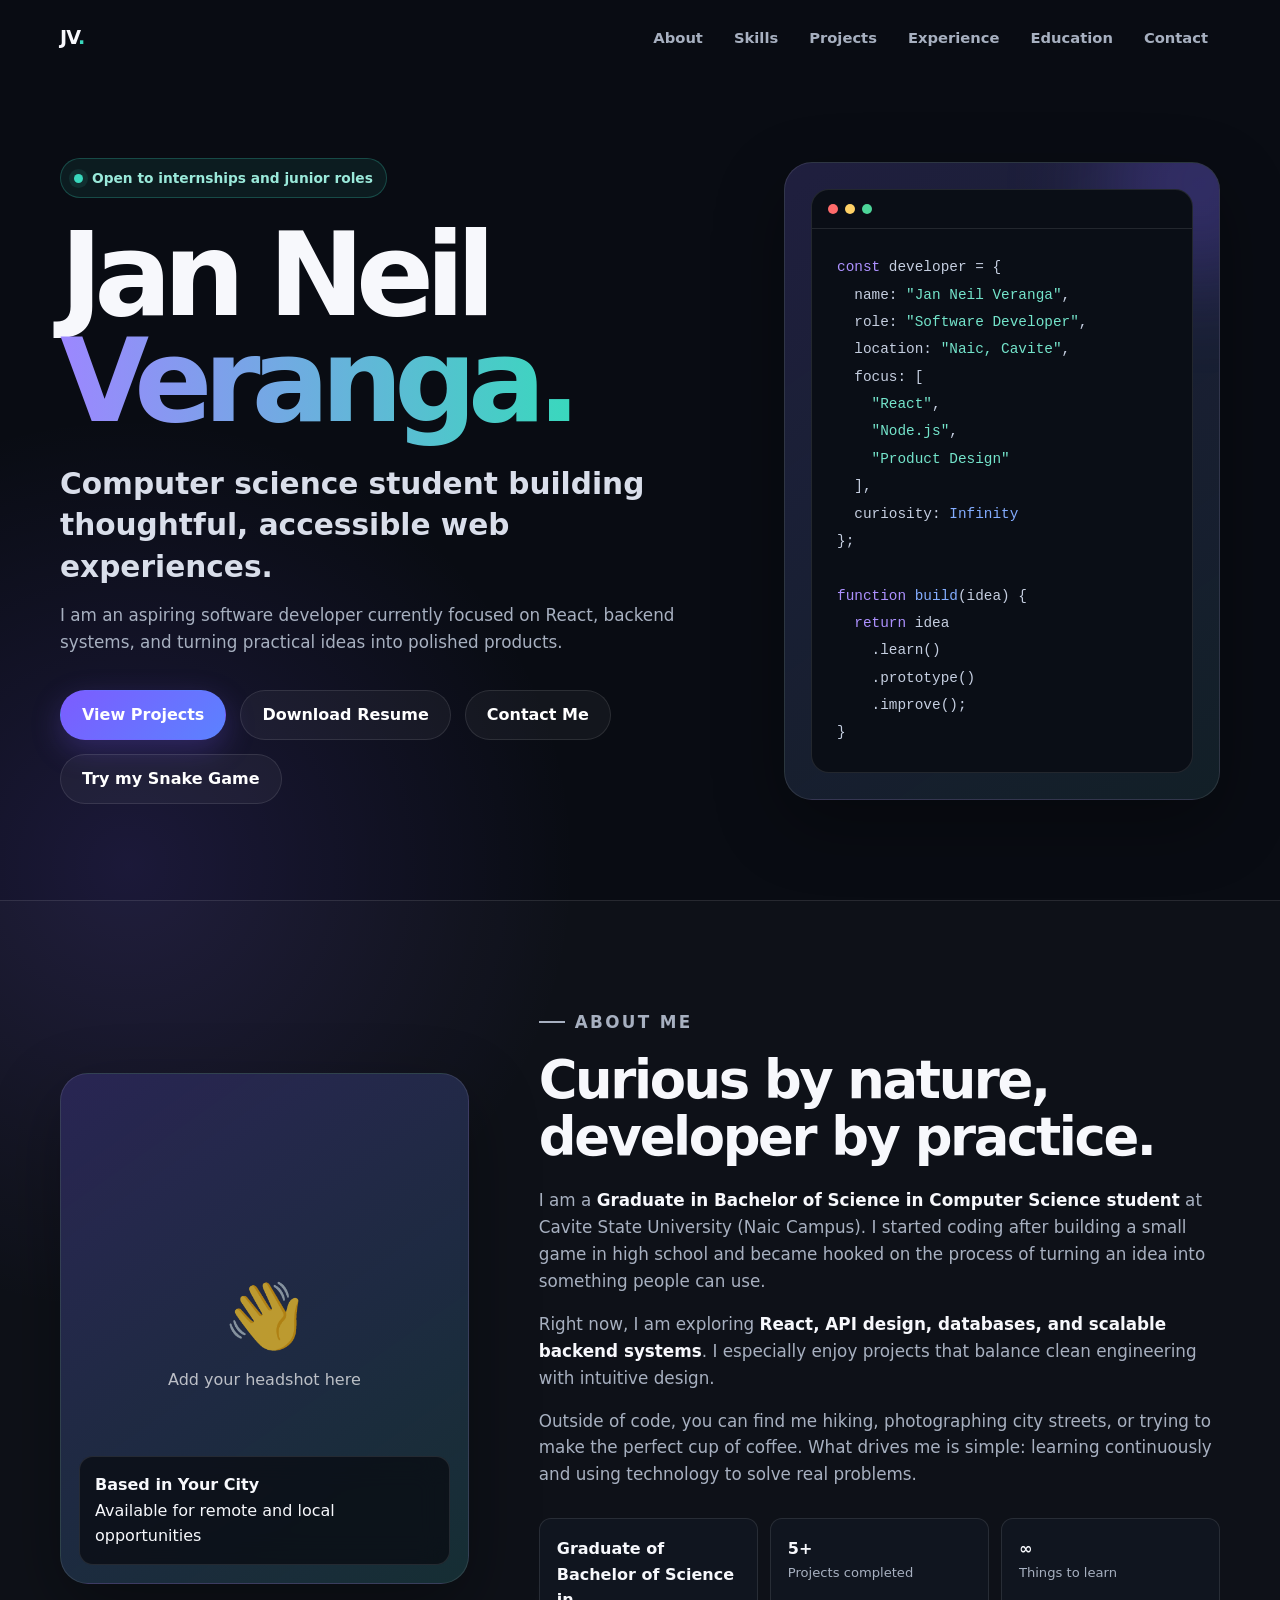
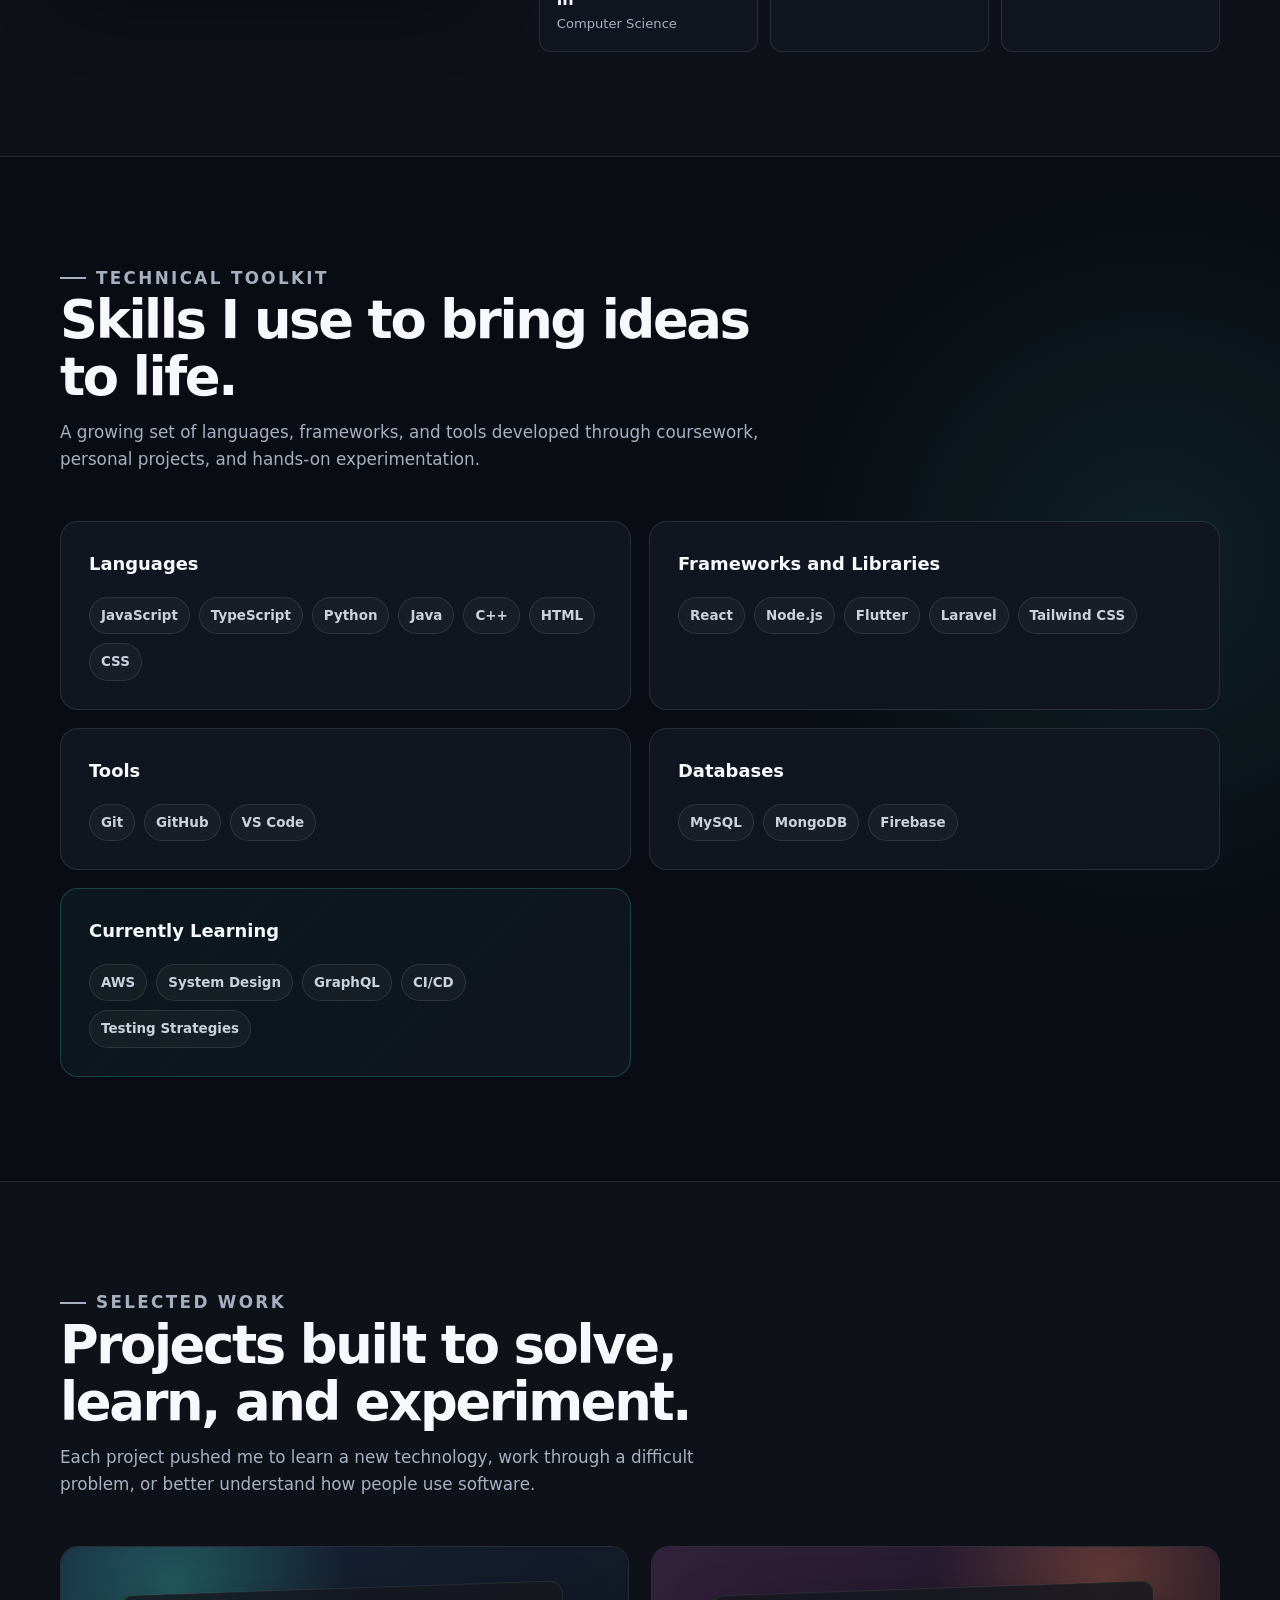
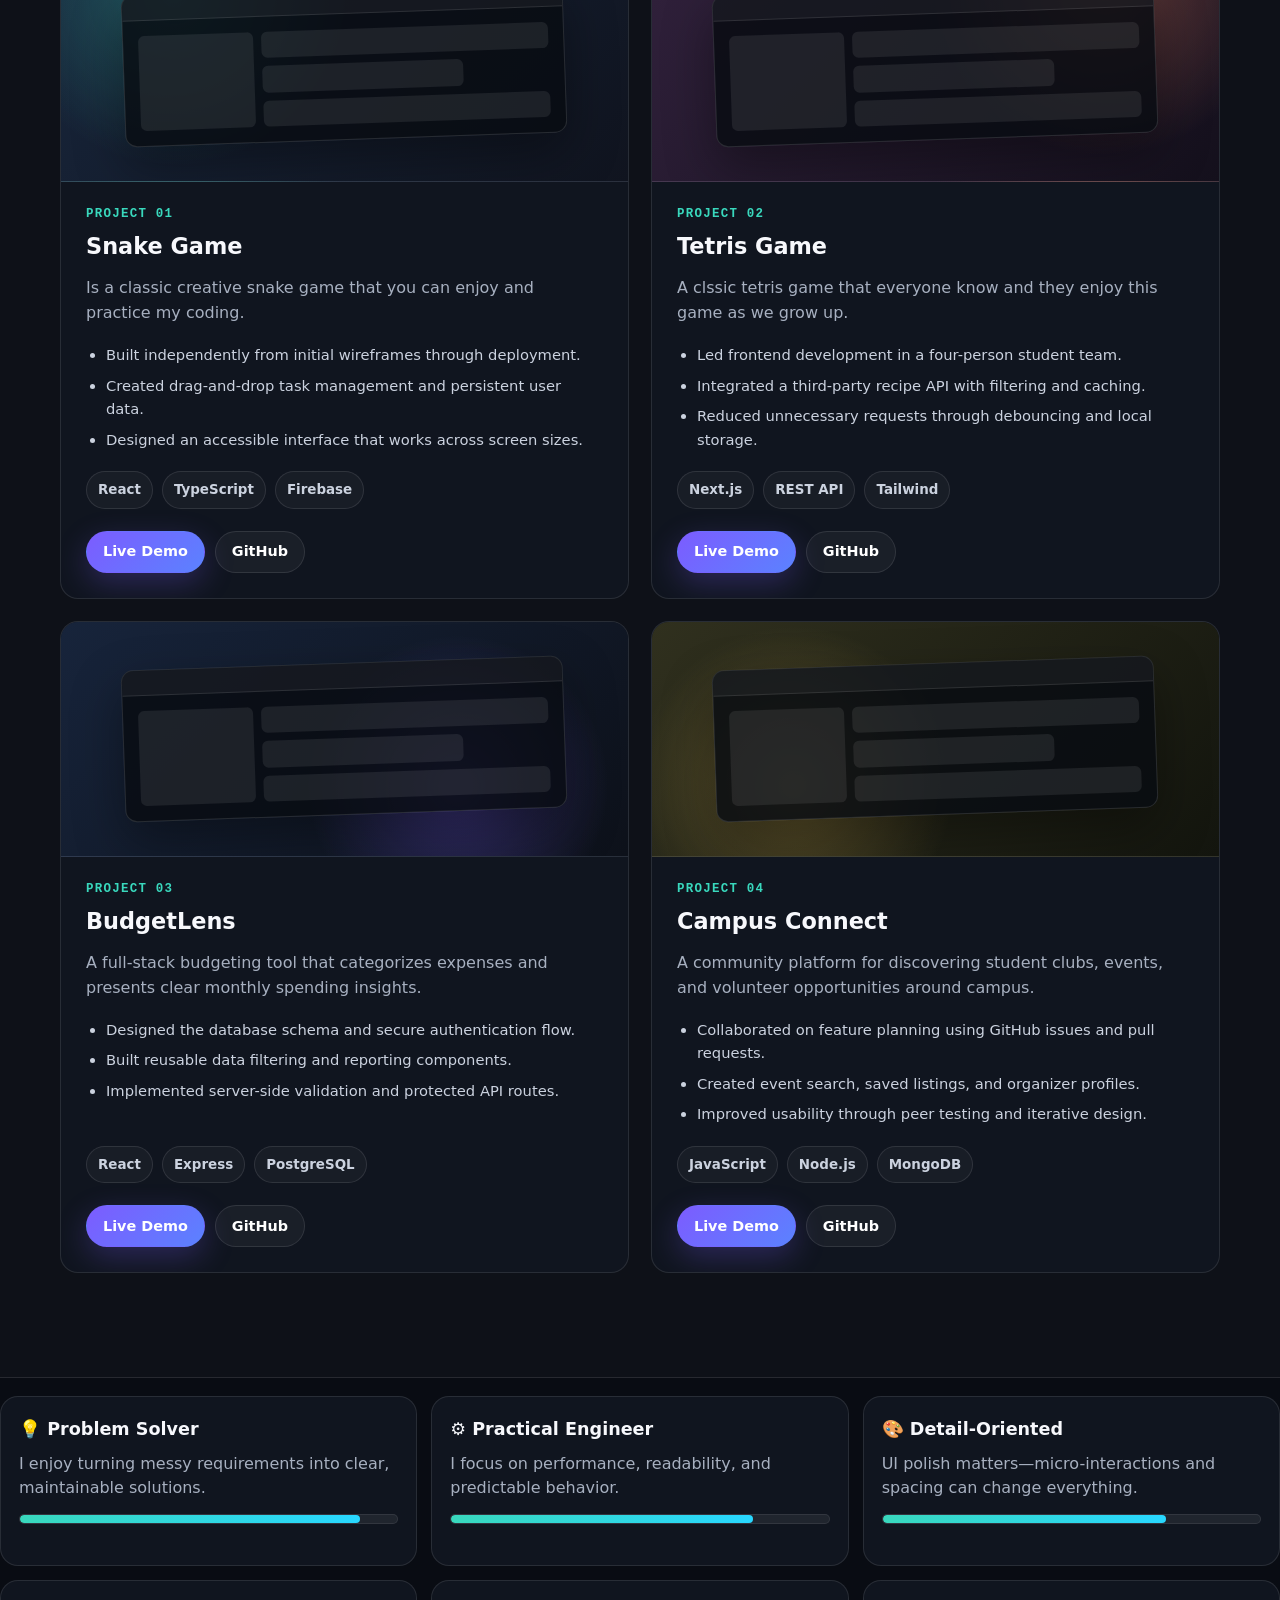
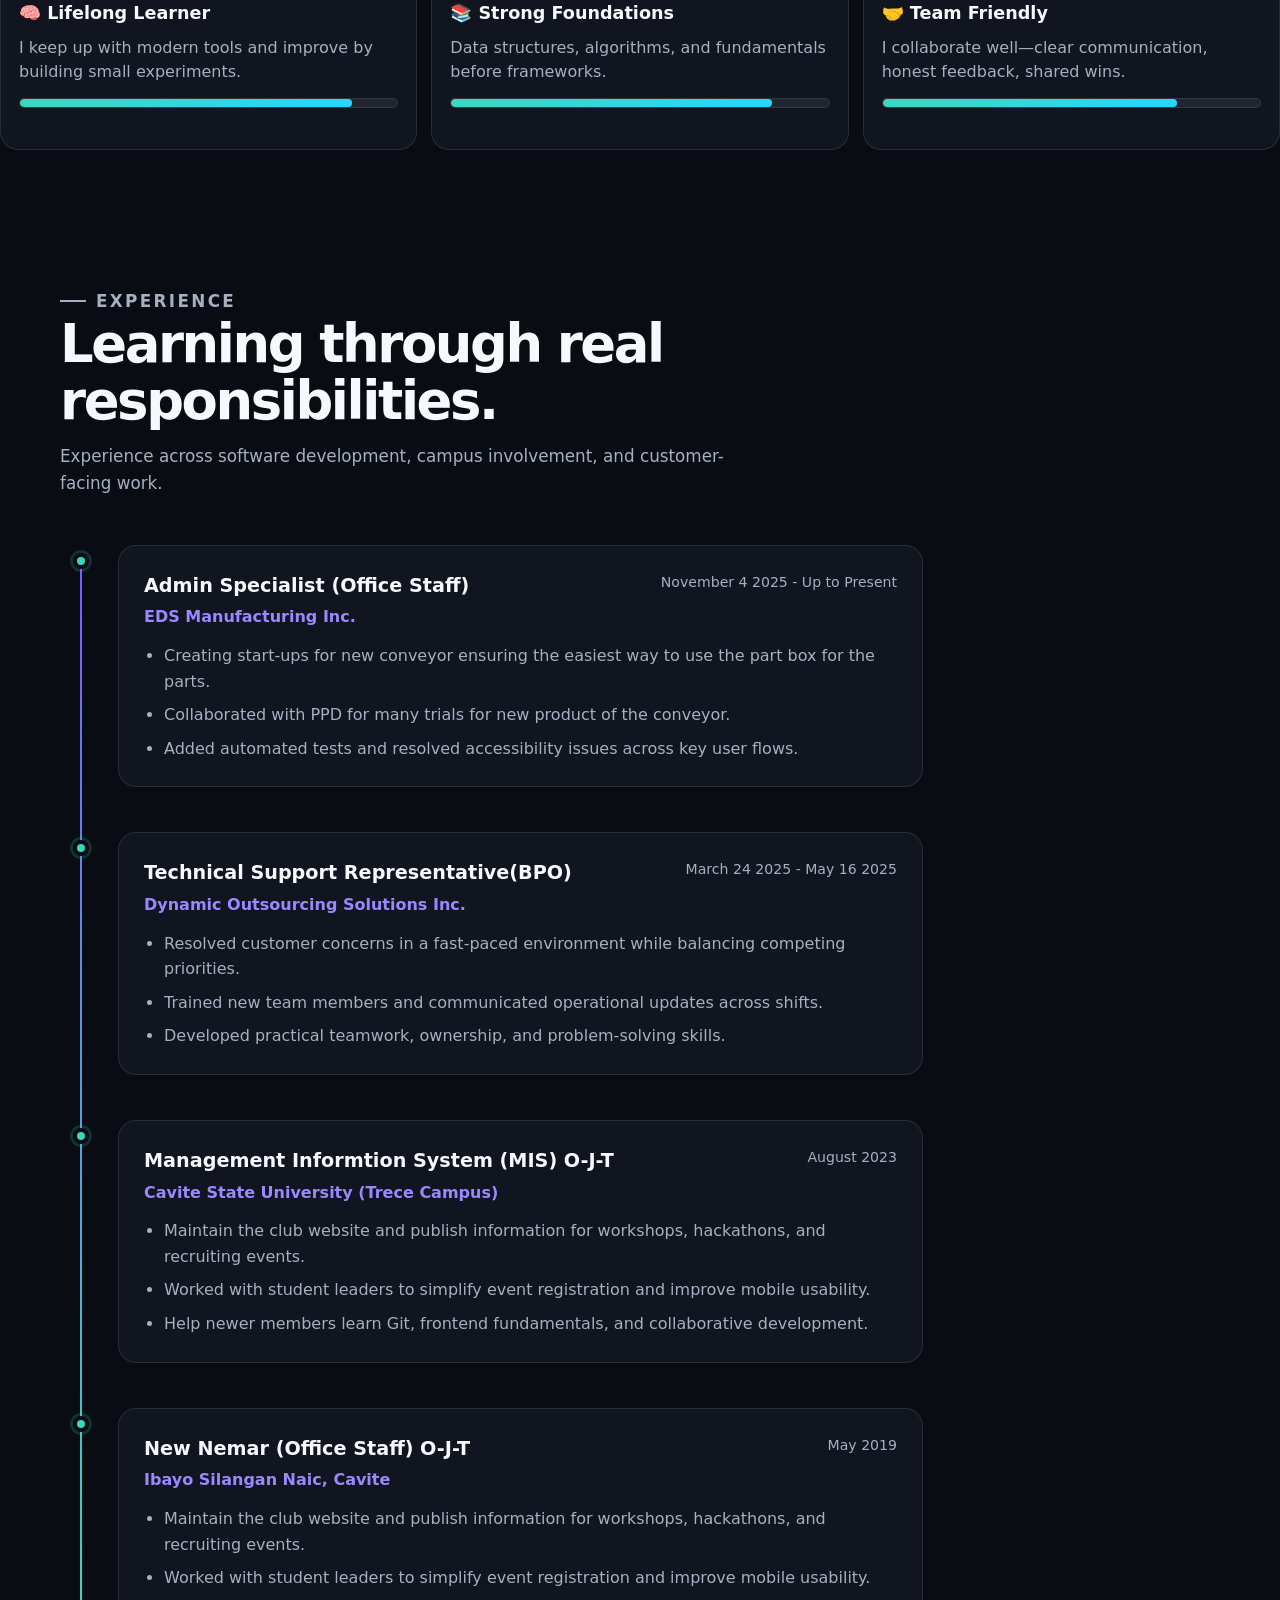
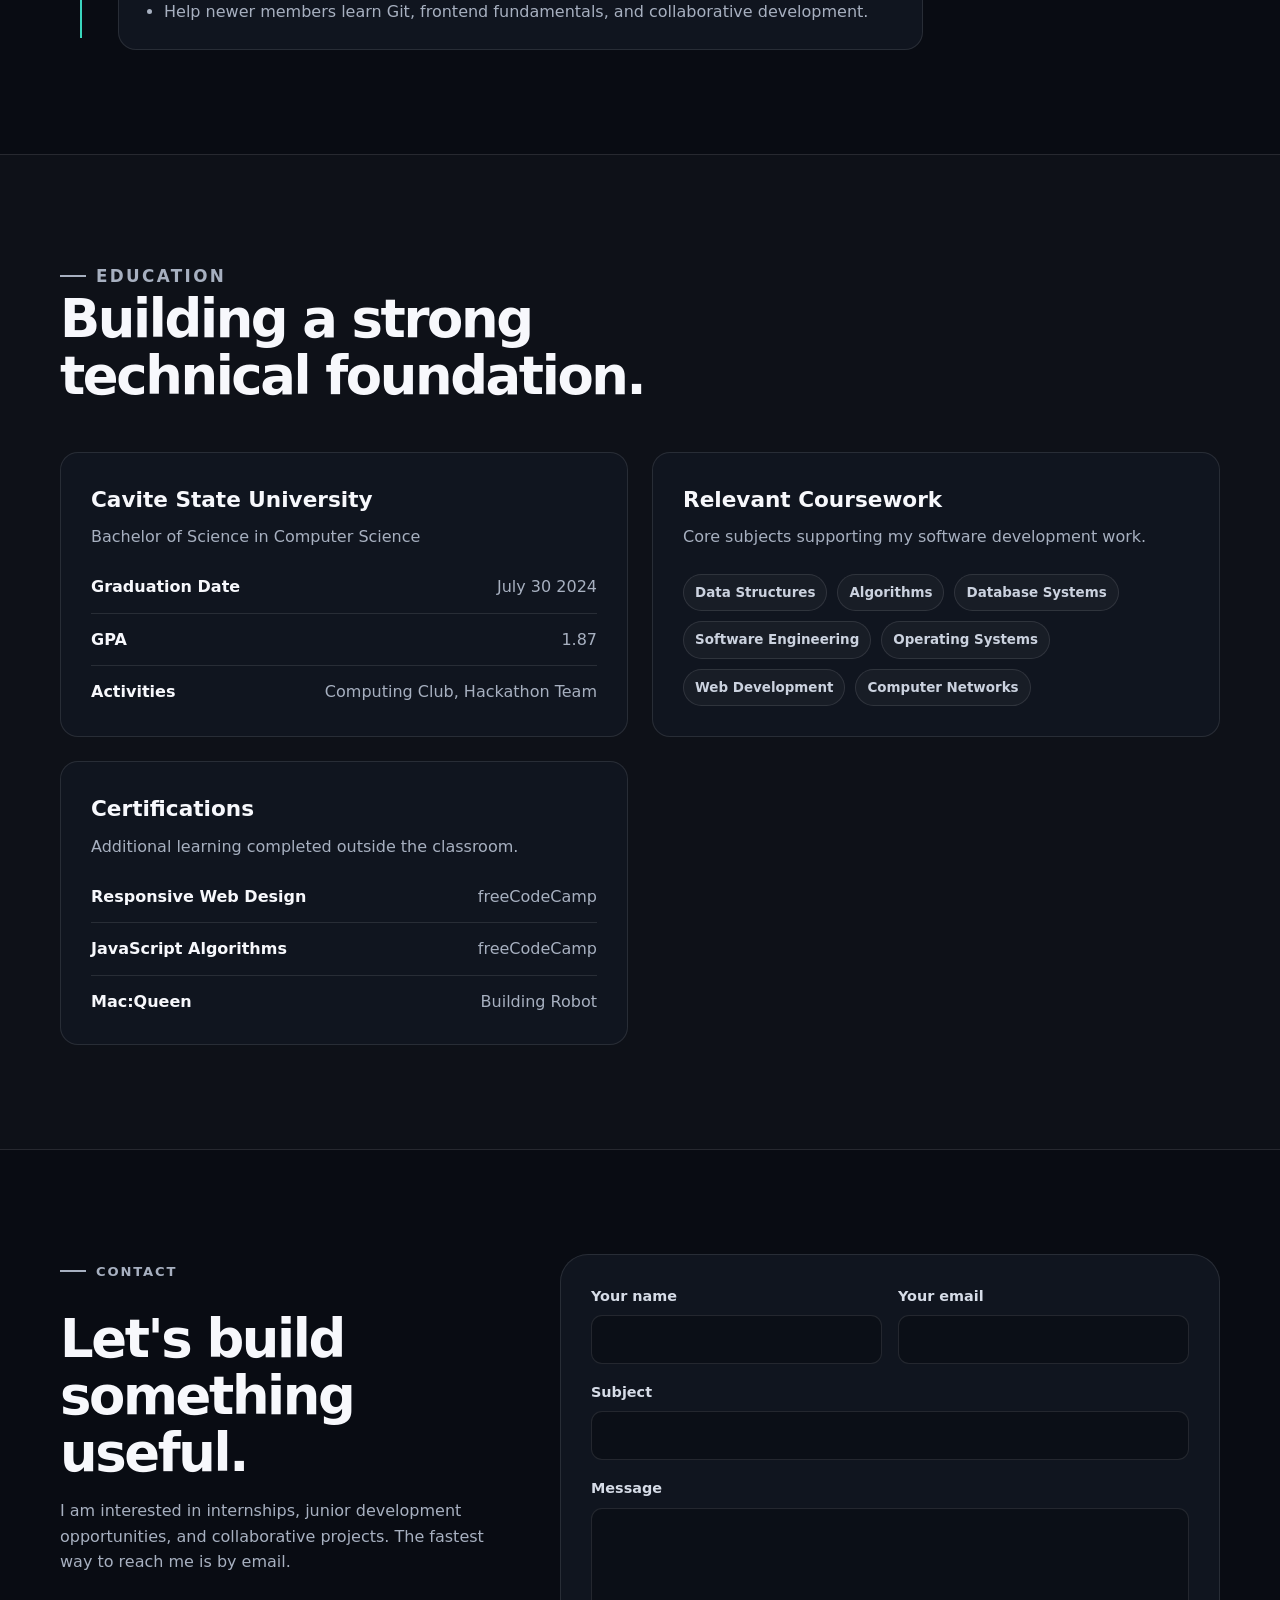
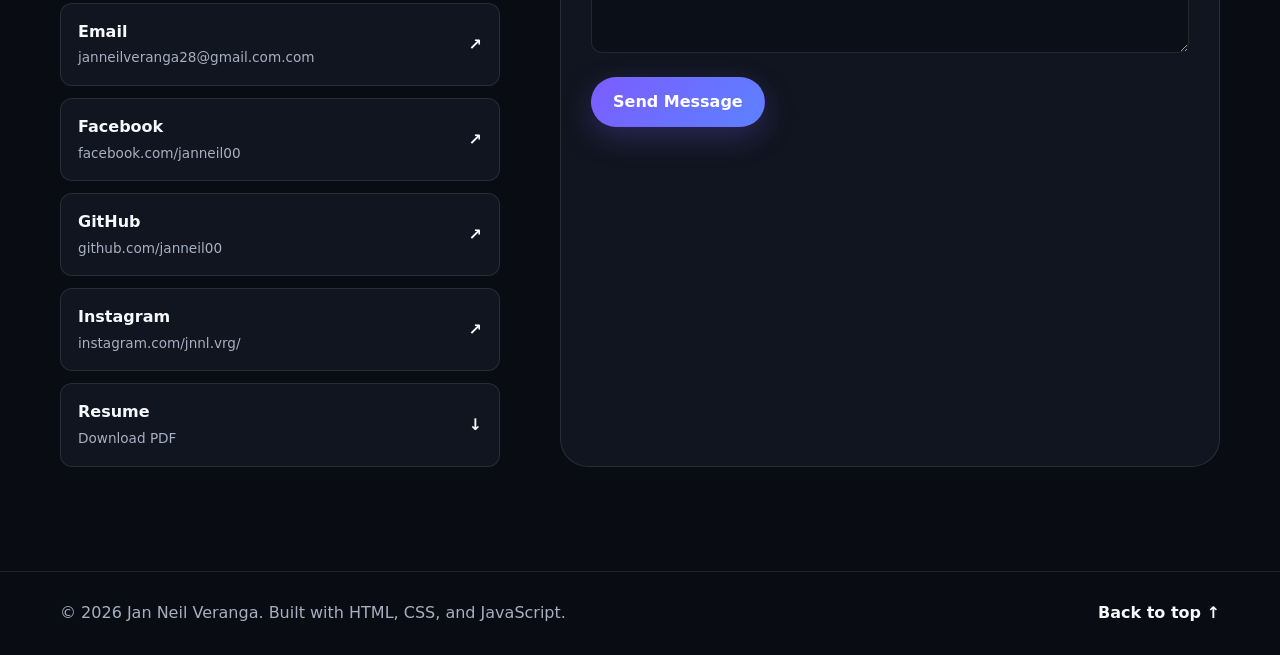
==== commit 706bbfaa: "Replace 'Fuller' tag with 'Flutter'" ====
--- a/index.html
+++ b/index.html
@@ -204,7 +204,7 @@
             <div class="tags">
               <span class="tag">React</span>
               <span class="tag">Node.js</span>
-              <span class="tag">Fuller</span>
+              <span class="tag">Flutter</span>
               <span class="tag">Laravel</span>
               <span class="tag">Tailwind CSS</span>
             </div>
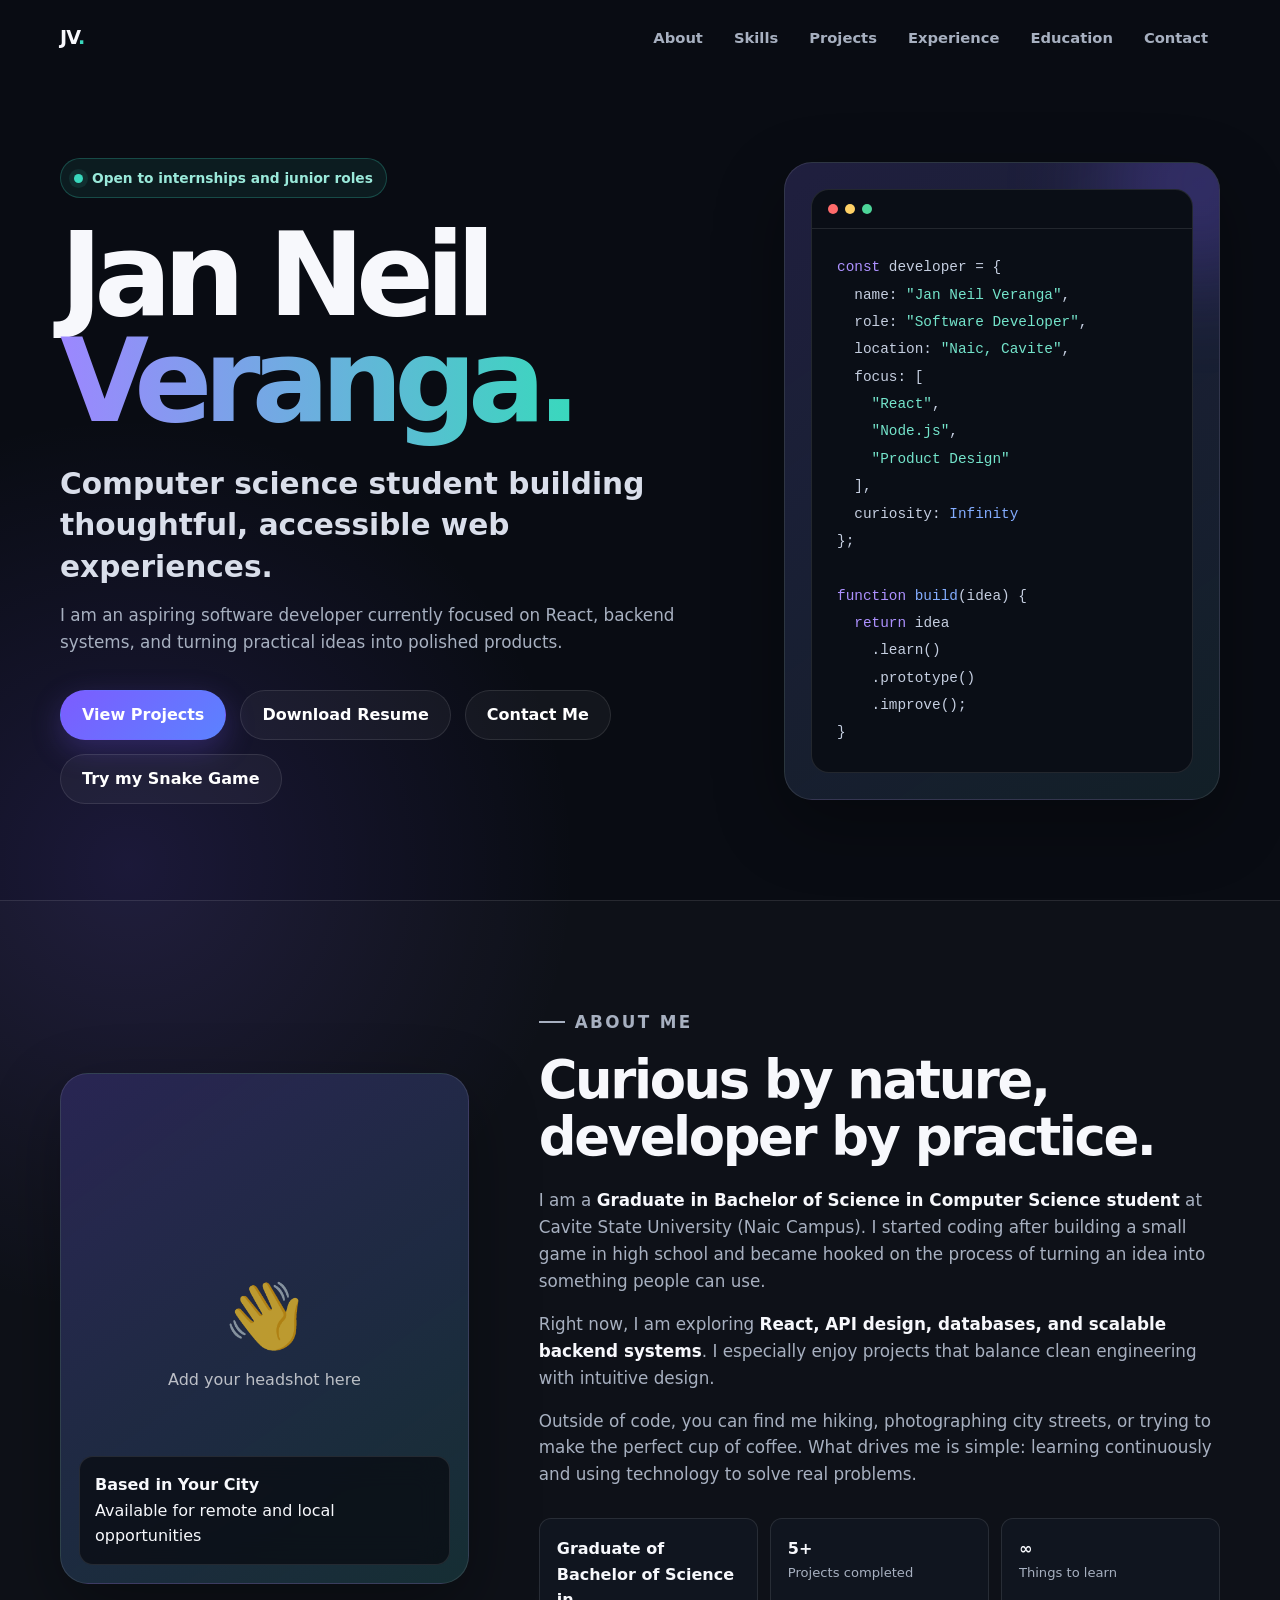
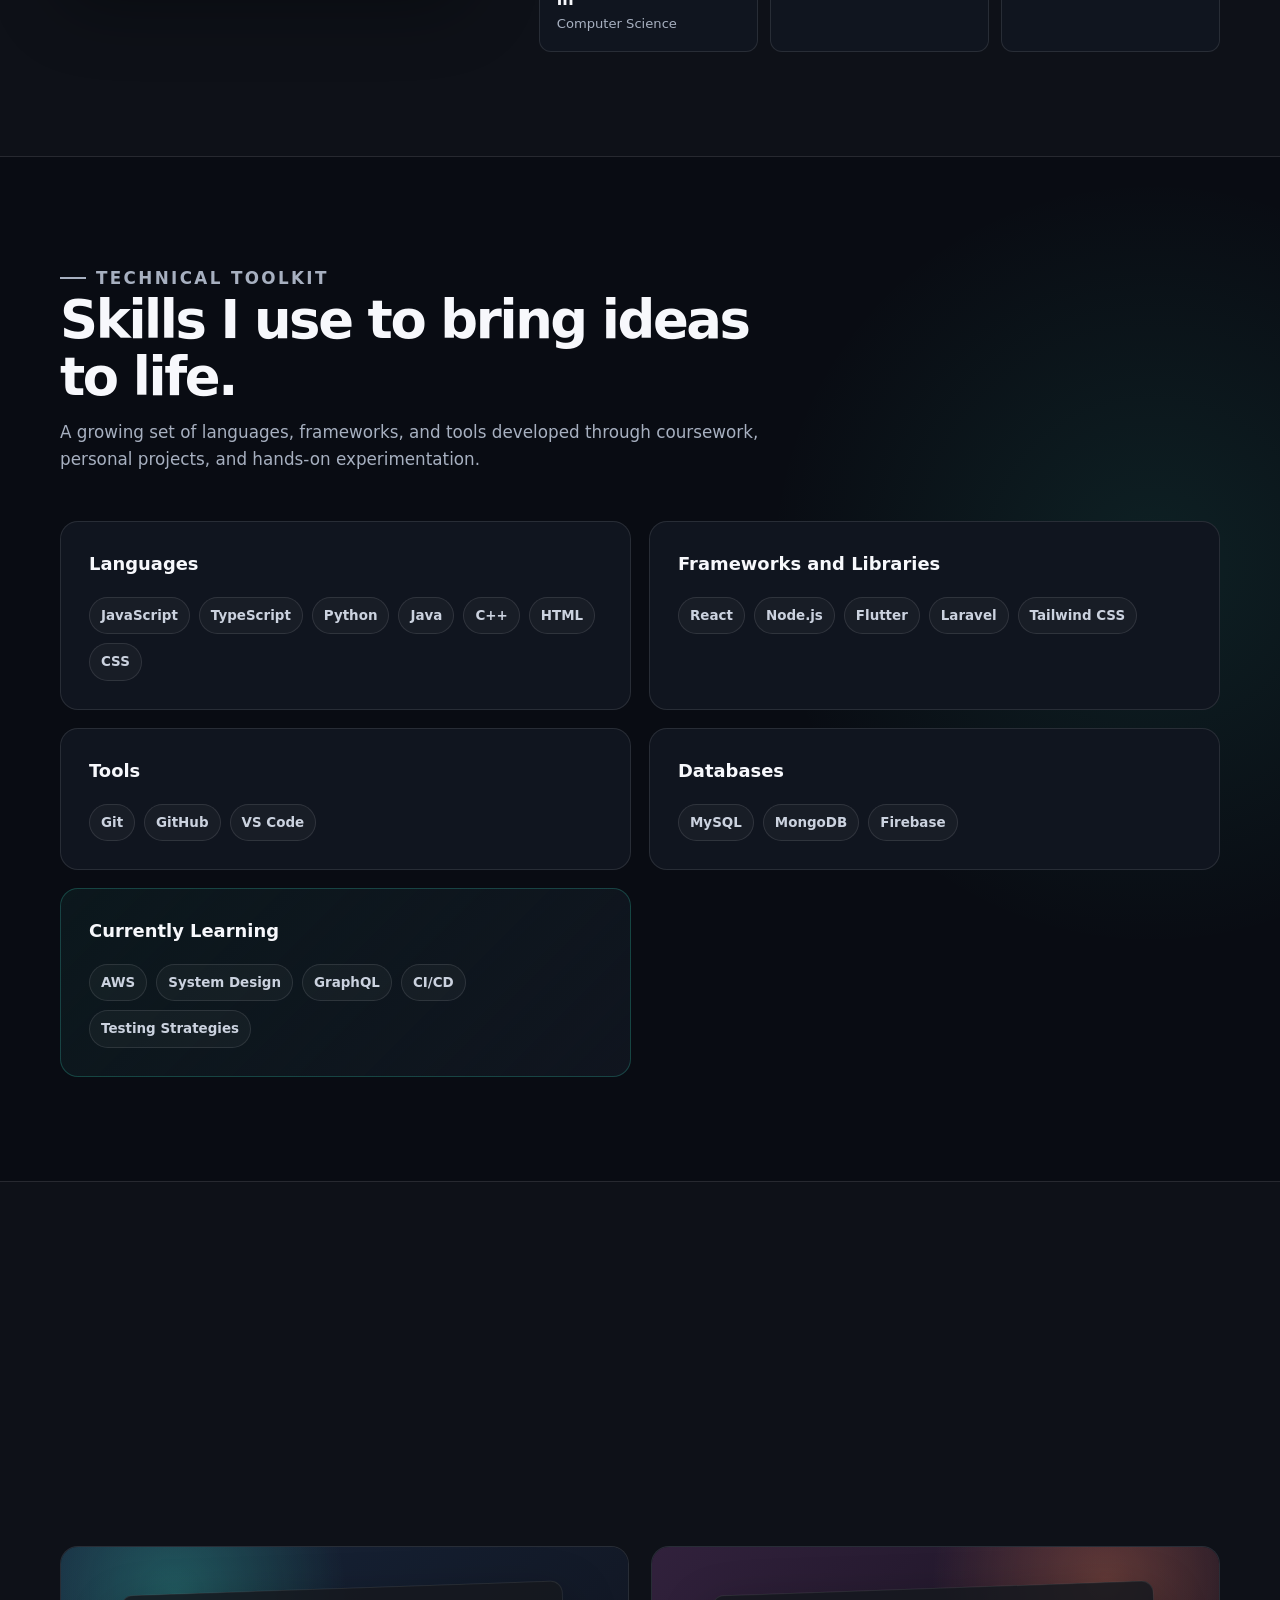
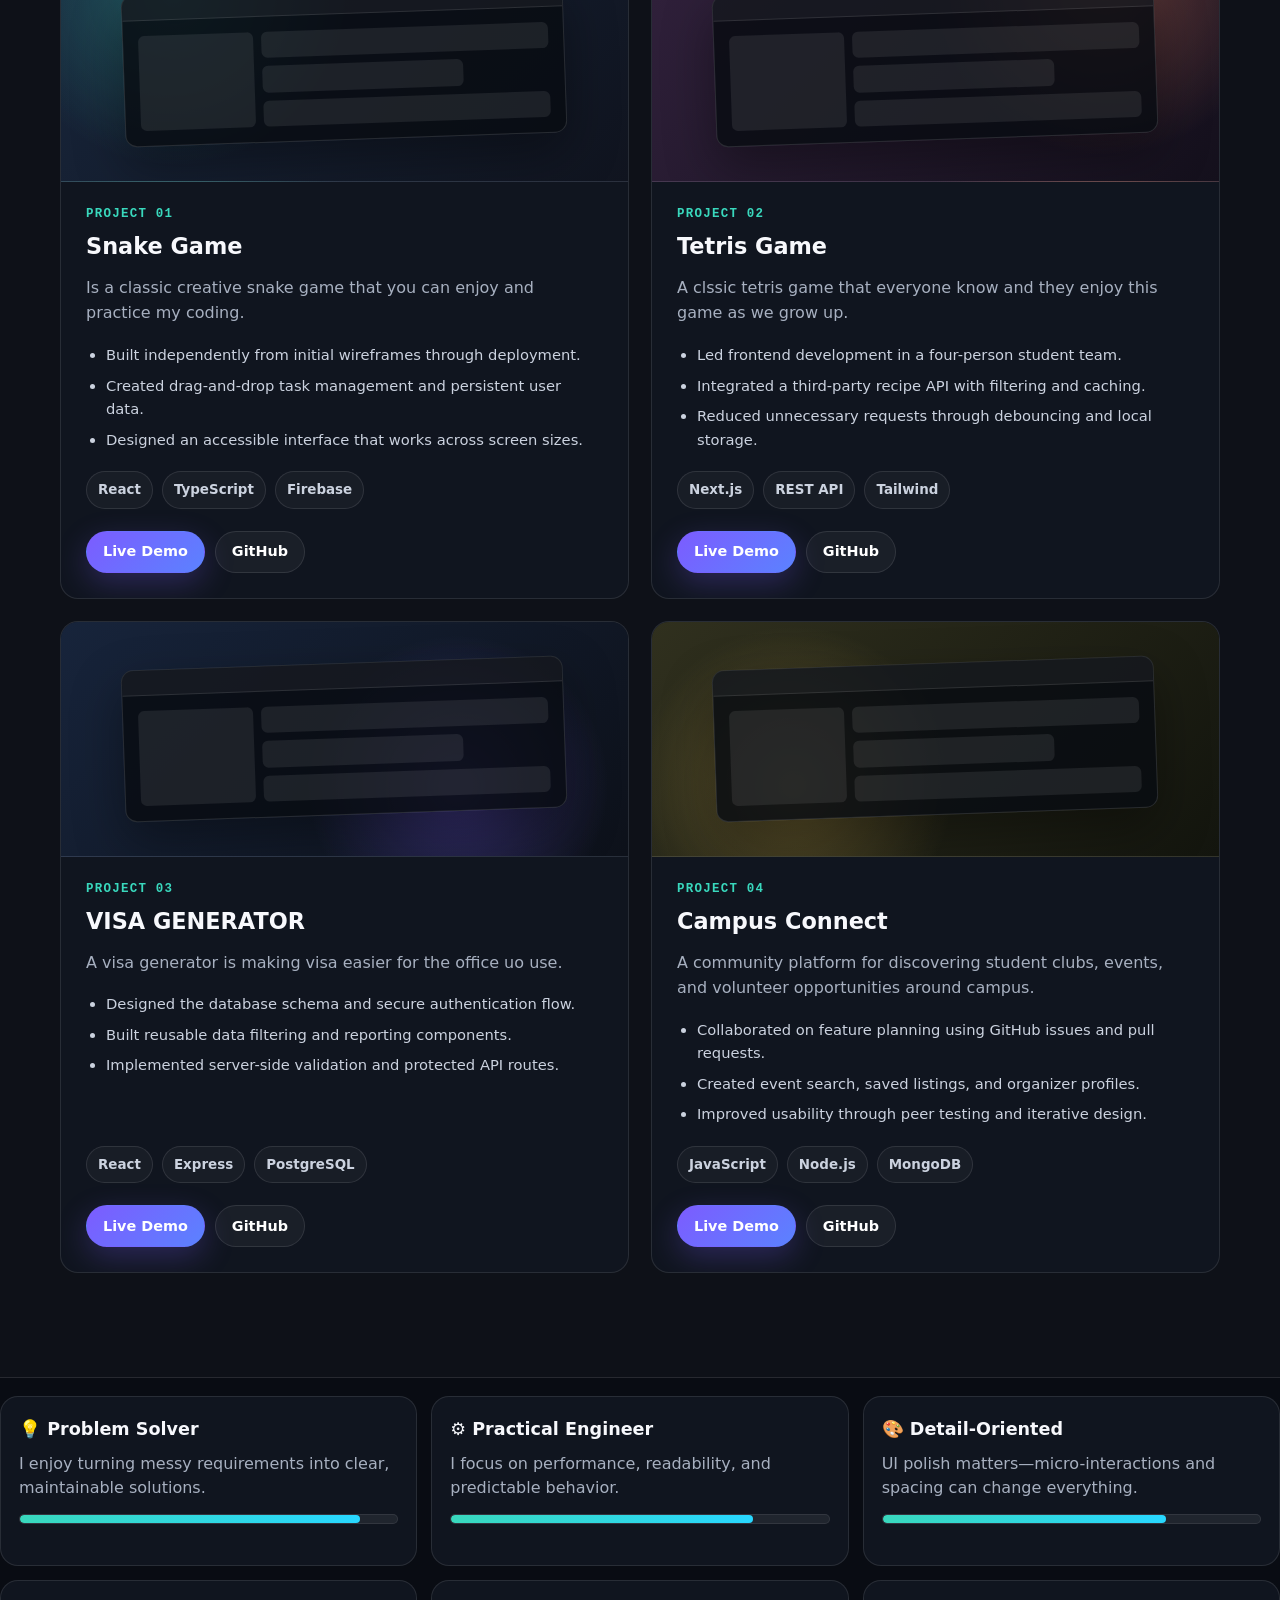
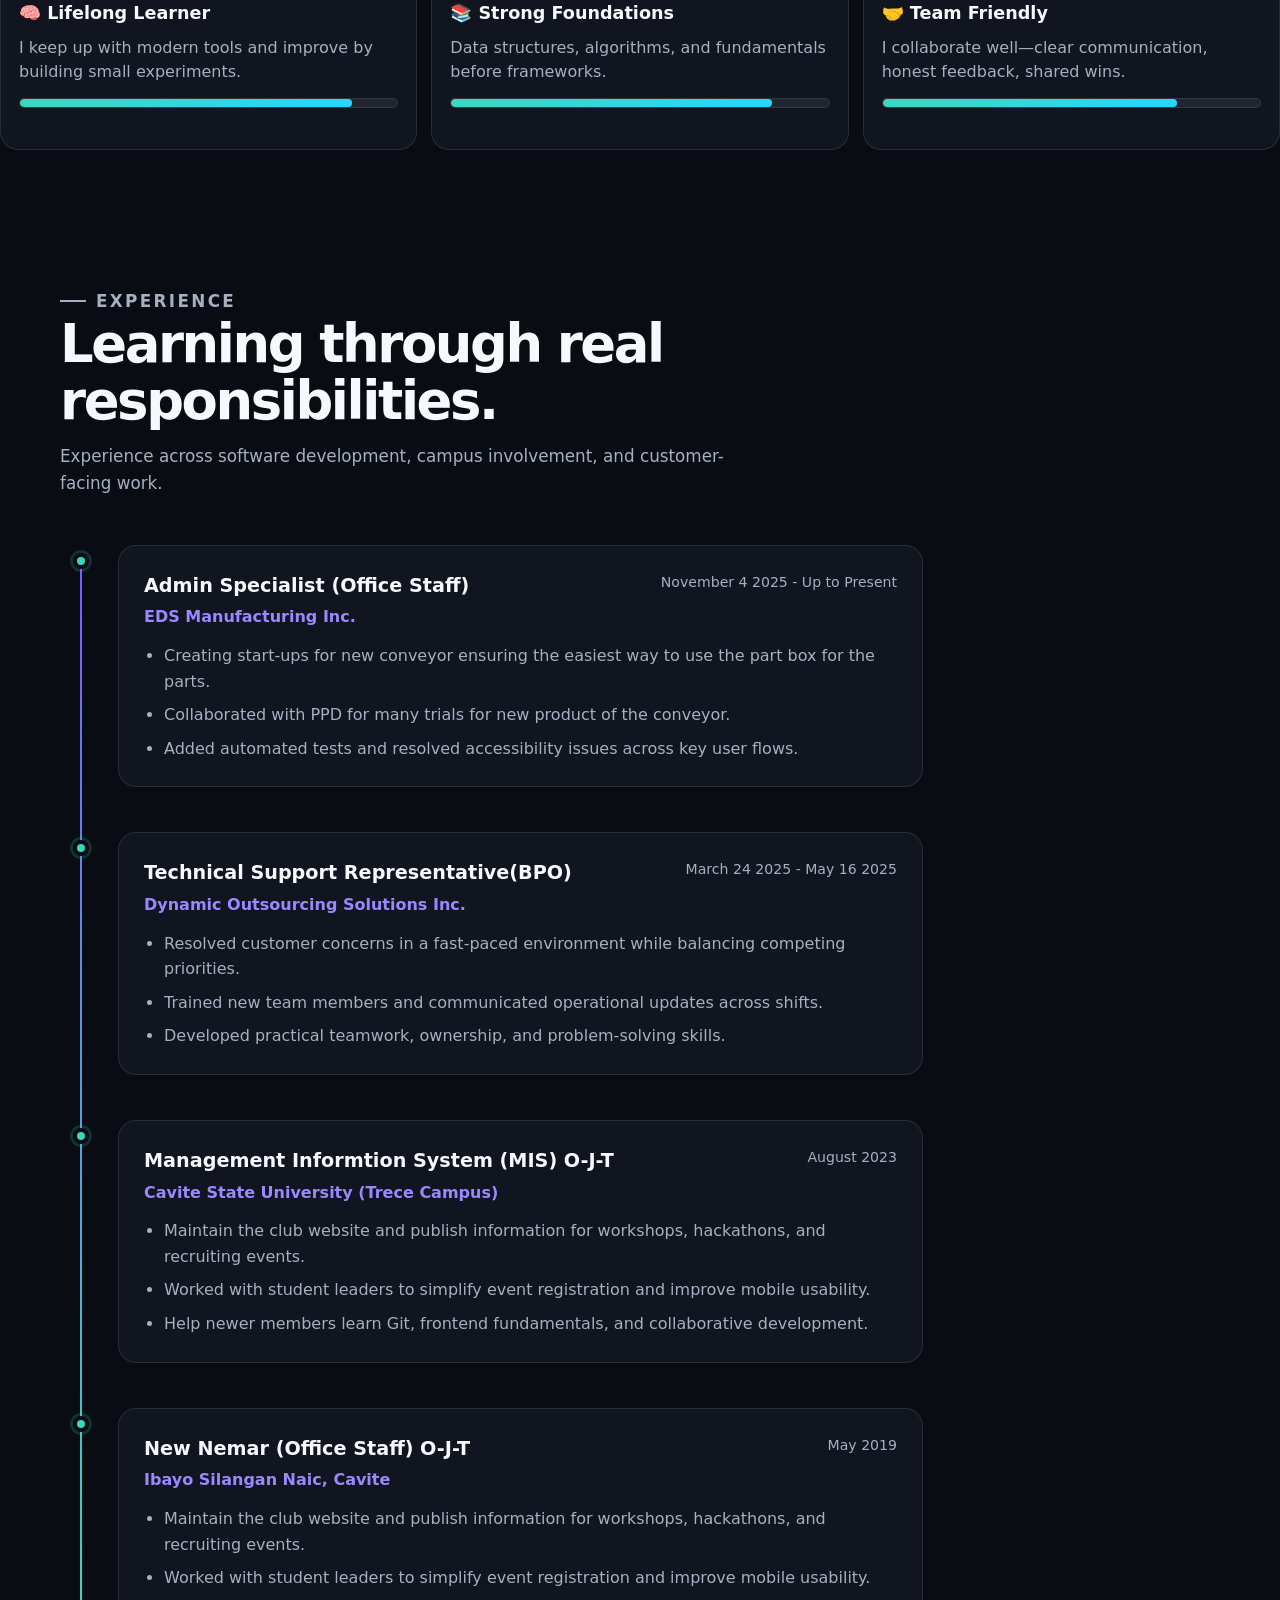
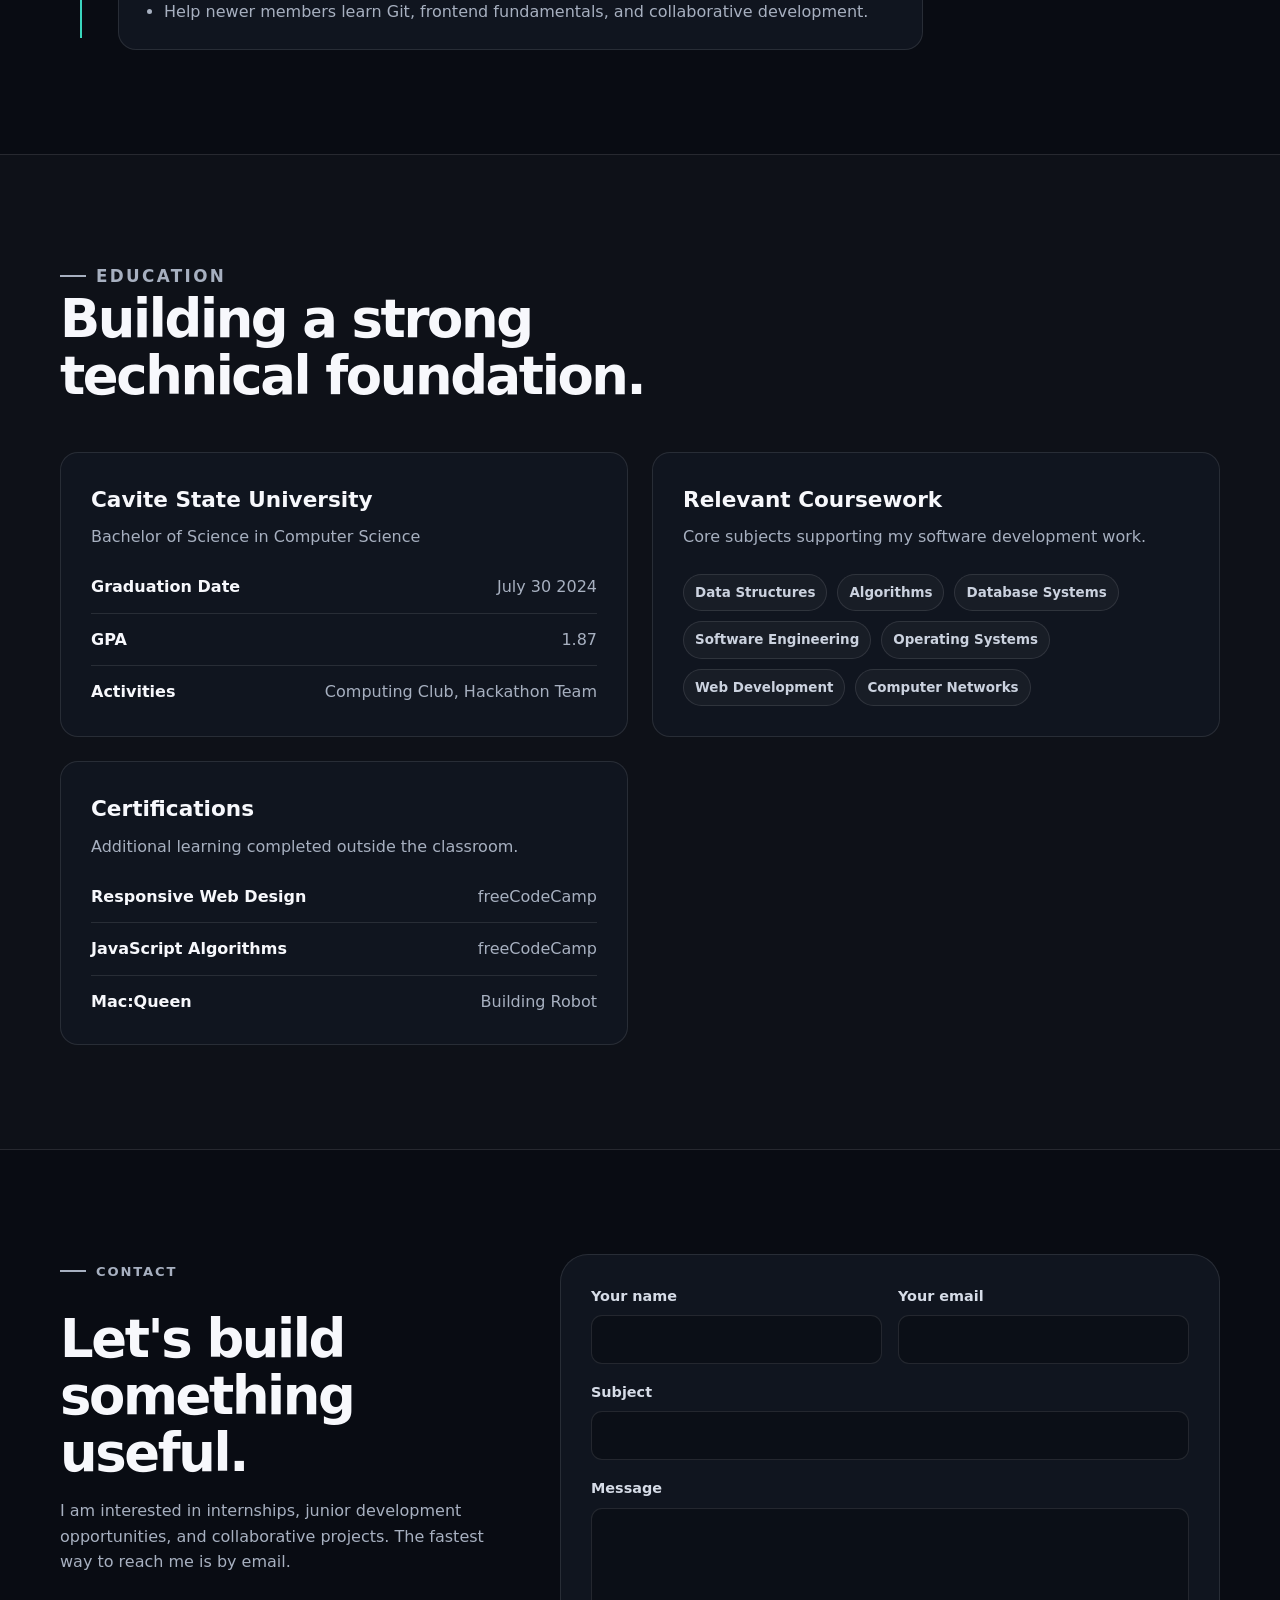
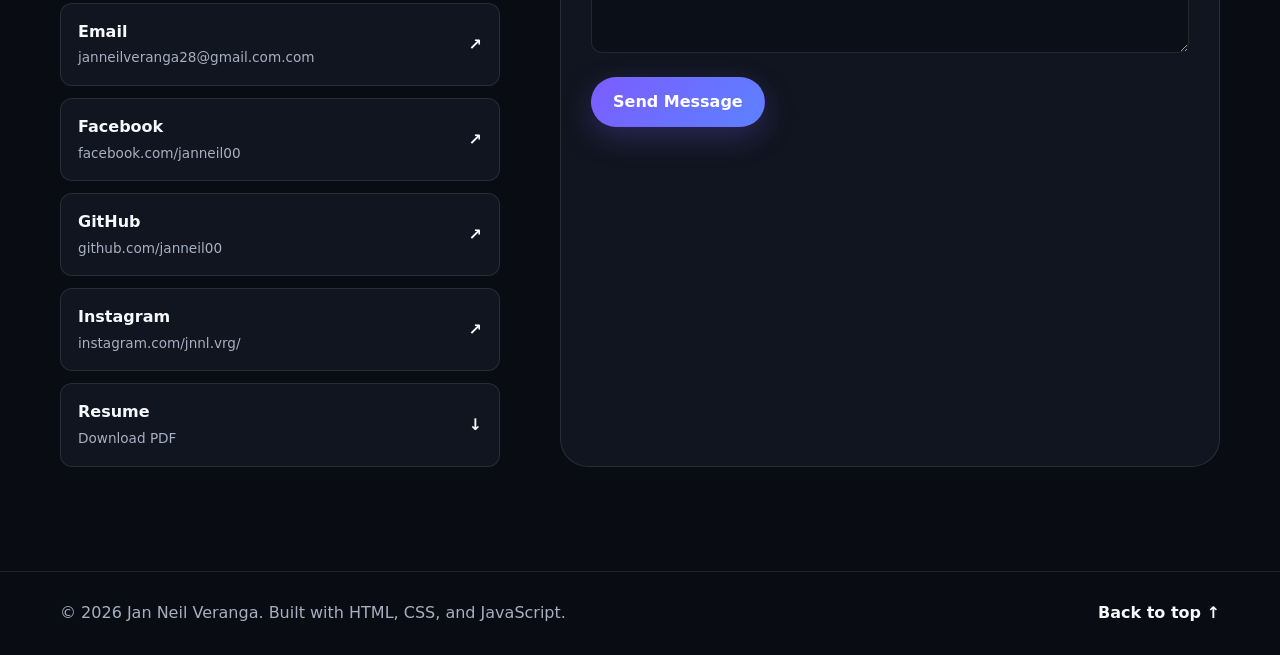
==== commit 16fc4d80: "Update project title and description in index.html" ====
--- a/index.html
+++ b/index.html
@@ -383,10 +383,9 @@
 
             <div class="project-body">
               <span class="project-number">PROJECT 03</span>
-              <h3>BudgetLens</h3>
+              <h3>VISA GENERATOR</h3>
               <p>
-                A full-stack budgeting tool that categorizes expenses and presents
-                clear monthly spending insights.
+                A visa generator is making visa easier for the office uo use.
               </p>
 
               <ul class="project-details">
@@ -399,6 +398,62 @@
                 <span class="tag">React</span>
                 <span class="tag">Express</span>
                 <span class="tag">PostgreSQL</span>
+              </div>
+
+              <div class="project-links">
+                <a
+                  class="button button-small"
+                  href="visa-generator.html"
+                  target="_blank"
+                  rel="noopener noreferrer"
+                >
+                  Live Demo
+                </a>
+                <a
+                  class="button button-secondary button-small"
+                  href="[github.com](https://github.com/yourusername)"
+                  target="_blank"
+                  rel="noopener noreferrer"
+                >
+                  GitHub
+                </a>
+              </div>
+            </div>
+          </article>
+
+          <article class="project-card reveal">
+            <div class="project-preview four">
+              <div class="mock-browser" aria-label="Campus application preview">
+                <div class="mock-toolbar"></div>
+                <div class="mock-body">
+                  <div class="mock-sidebar"></div>
+                  <div class="mock-content">
+                    <div class="mock-line"></div>
+                    <div class="mock-line"></div>
+                    <div class="mock-line"></div>
+                  </div>
+                </div>
+              </div>
+            </div>
+
+            <div class="project-body">
+              <span class="project-number">PROJECT 04</span>
+              <h3>Campus Connect</h3>
+              <p>
+                A community platform for discovering student clubs, events, and
+                volunteer opportunities around campus.
+              </p>
+
+              <ul class="project-details">
+                <li>Collaborated on feature planning using GitHub issues and pull requests.</li>
+                <li>Created event search, saved listings, and organizer profiles.</li>
+                <li>Improved usability through peer testing and iterative design.</li>
+              </ul>
+
+              <div class="tags">
+                <span class="tag">JavaScript</span>
+                <span class="tag">Node.js</span>
+                <span class="tag">MongoDB</span>
               </div>
 
               <div class="project-links">
@@ -421,62 +476,6 @@
               </div>
             </div>
           </article>
-
-          <article class="project-card reveal">
-            <div class="project-preview four">
-              <div class="mock-browser" aria-label="Campus application preview">
-                <div class="mock-toolbar"></div>
-                <div class="mock-body">
-                  <div class="mock-sidebar"></div>
-                  <div class="mock-content">
-                    <div class="mock-line"></div>
-                    <div class="mock-line"></div>
-                    <div class="mock-line"></div>
-                  </div>
-                </div>
-              </div>
-            </div>
-
-            <div class="project-body">
-              <span class="project-number">PROJECT 04</span>
-              <h3>Campus Connect</h3>
-              <p>
-                A community platform for discovering student clubs, events, and
-                volunteer opportunities around campus.
-              </p>
-
-              <ul class="project-details">
-                <li>Collaborated on feature planning using GitHub issues and pull requests.</li>
-                <li>Created event search, saved listings, and organizer profiles.</li>
-                <li>Improved usability through peer testing and iterative design.</li>
-              </ul>
-
-              <div class="tags">
-                <span class="tag">JavaScript</span>
-                <span class="tag">Node.js</span>
-                <span class="tag">MongoDB</span>
-              </div>
-
-              <div class="project-links">
-                <a
-                  class="button button-small"
-                  href="[example.com](https://example.com)"
-                  target="_blank"
-                  rel="noopener noreferrer"
-                >
-                  Live Demo
-                </a>
-                <a
-                  class="button button-secondary button-small"
-                  href="[github.com](https://github.com/yourusername)"
-                  target="_blank"
-                  rel="noopener noreferrer"
-                >
-                  GitHub
-                </a>
-              </div>
-            </div>
-          </article>
         </div>
       </div>
     </section>
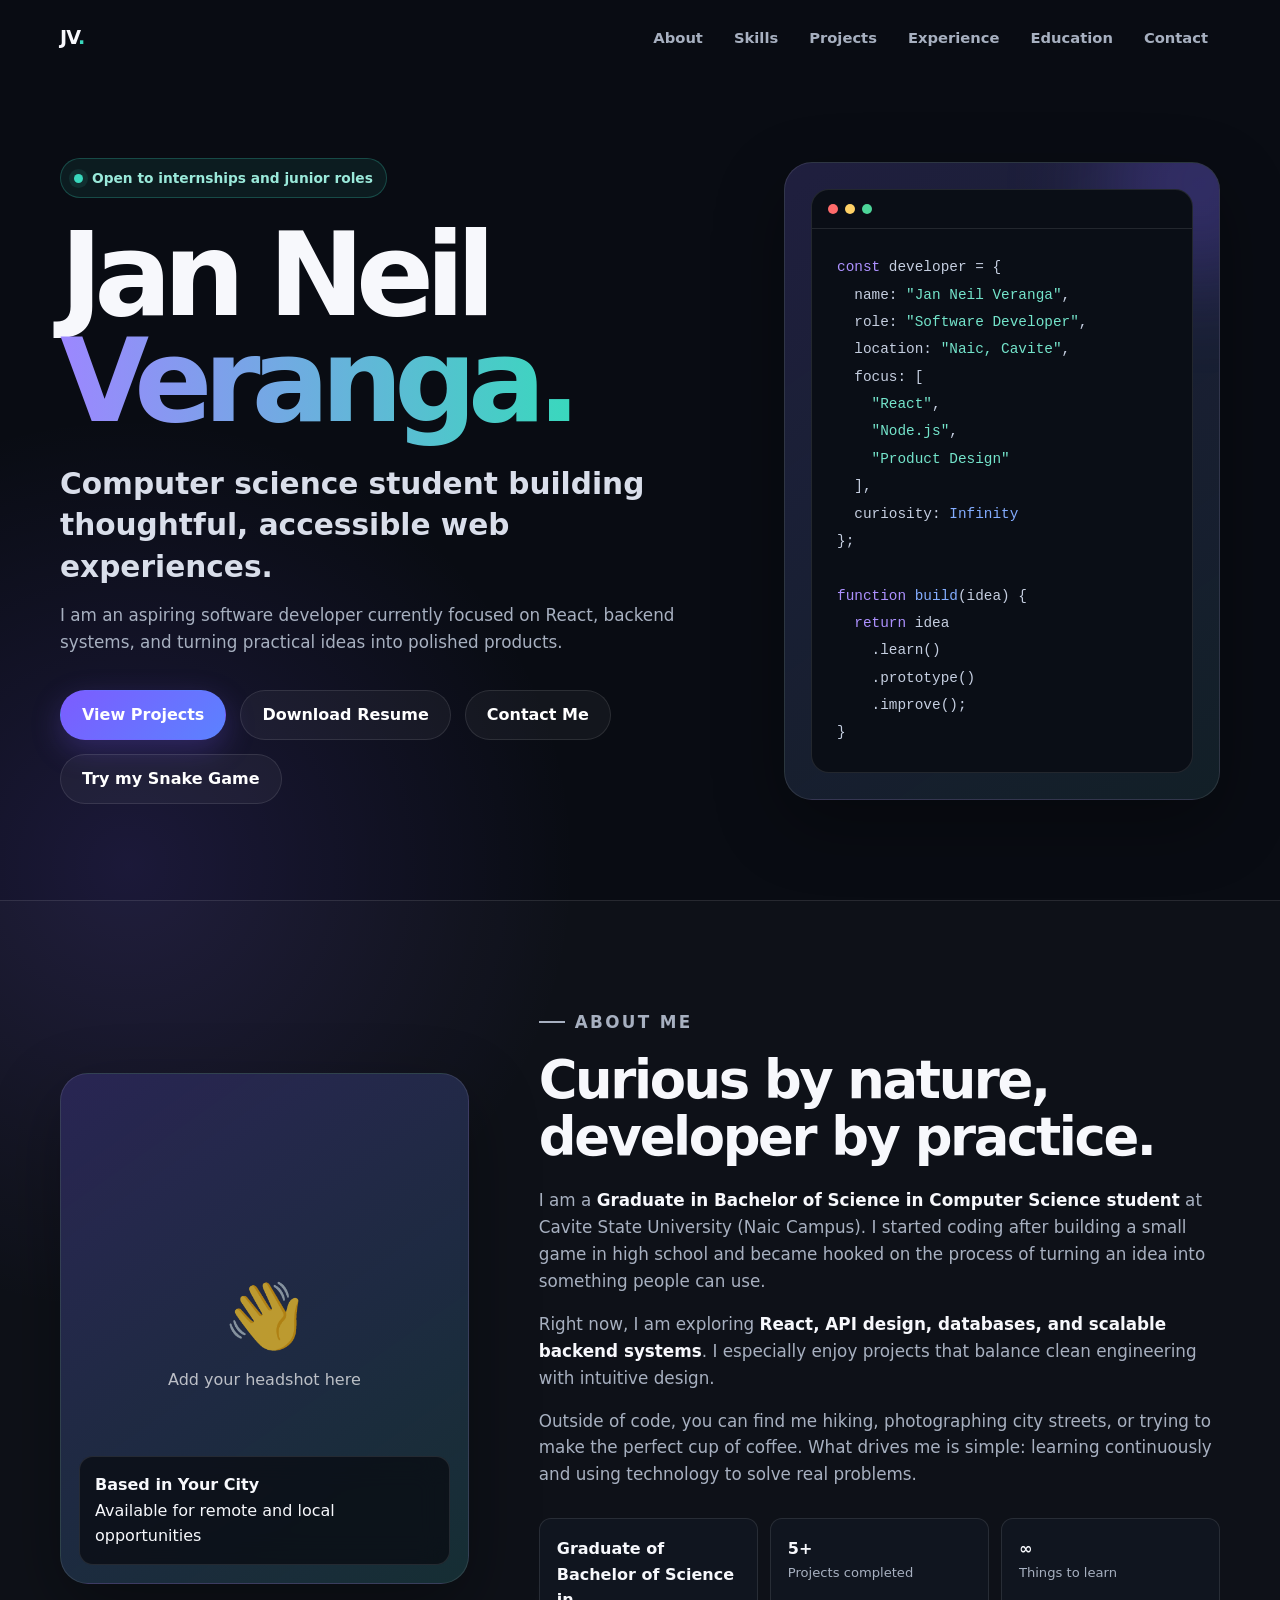
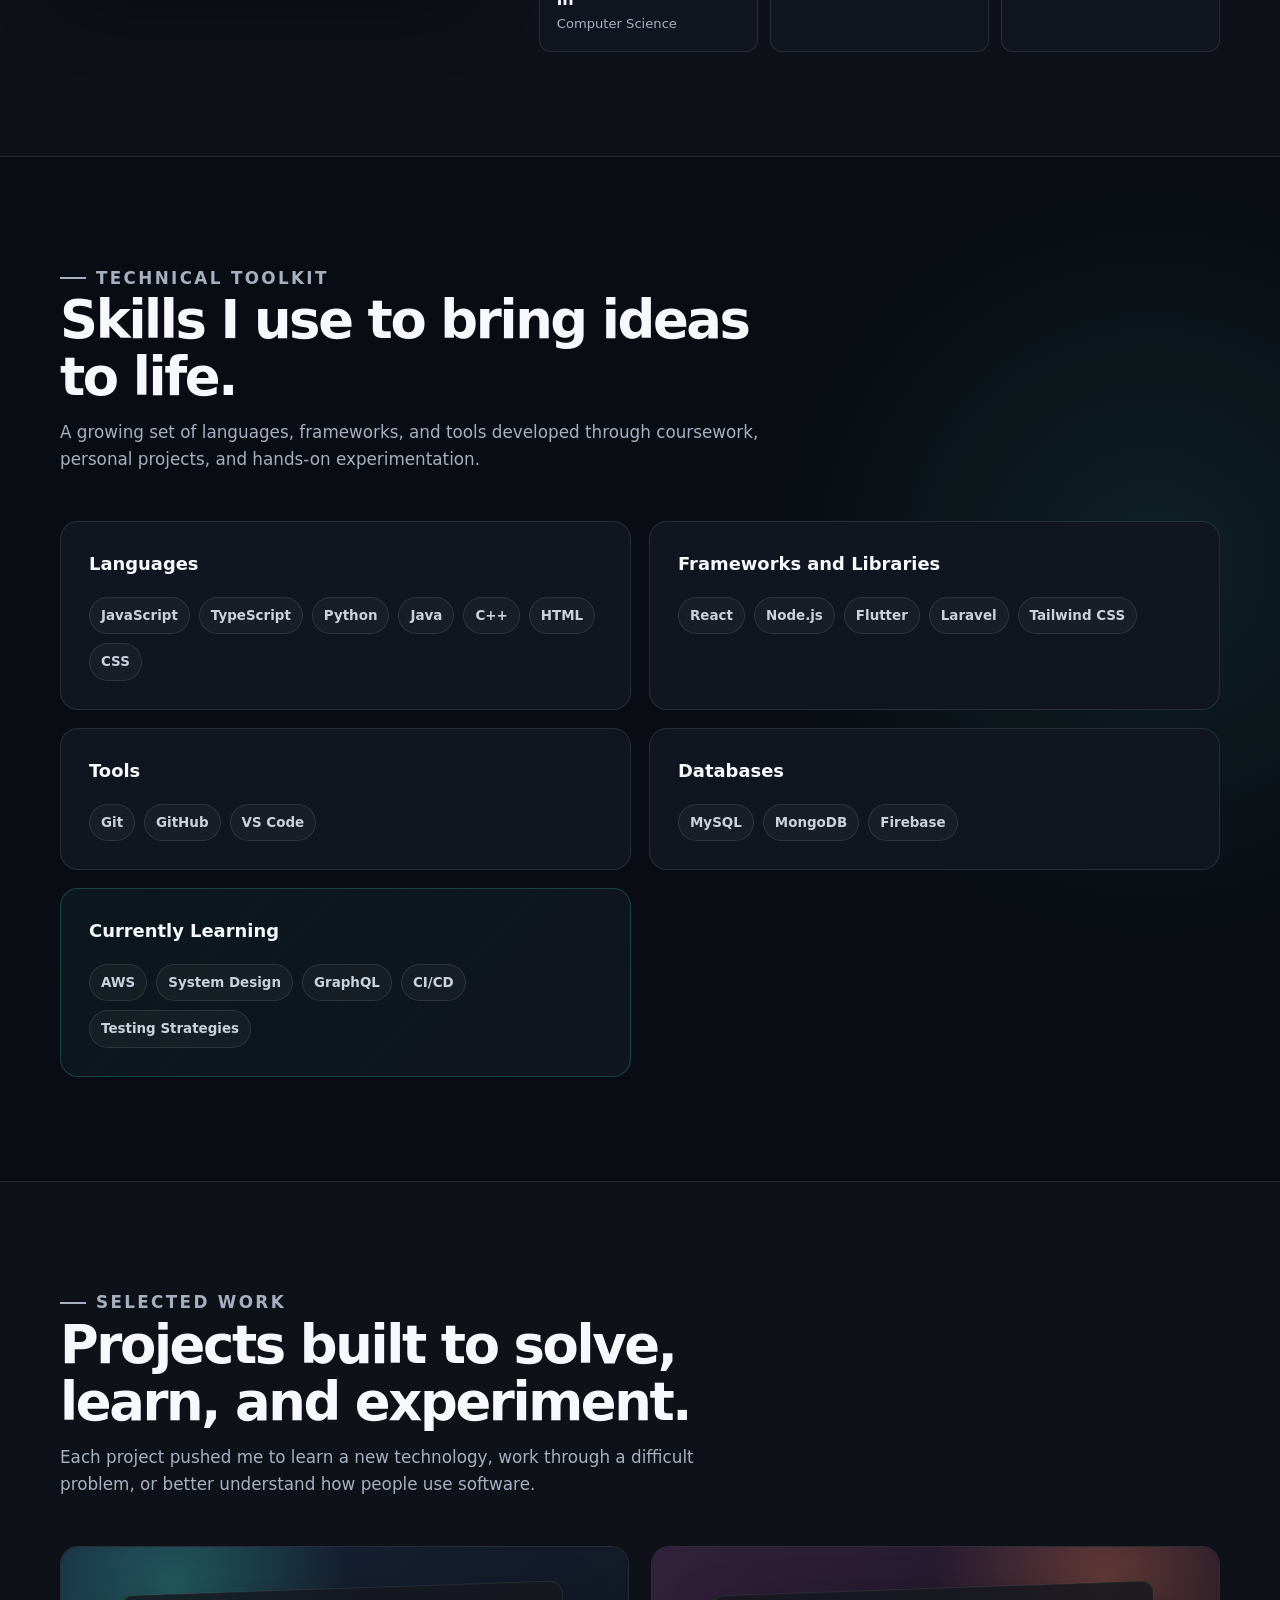
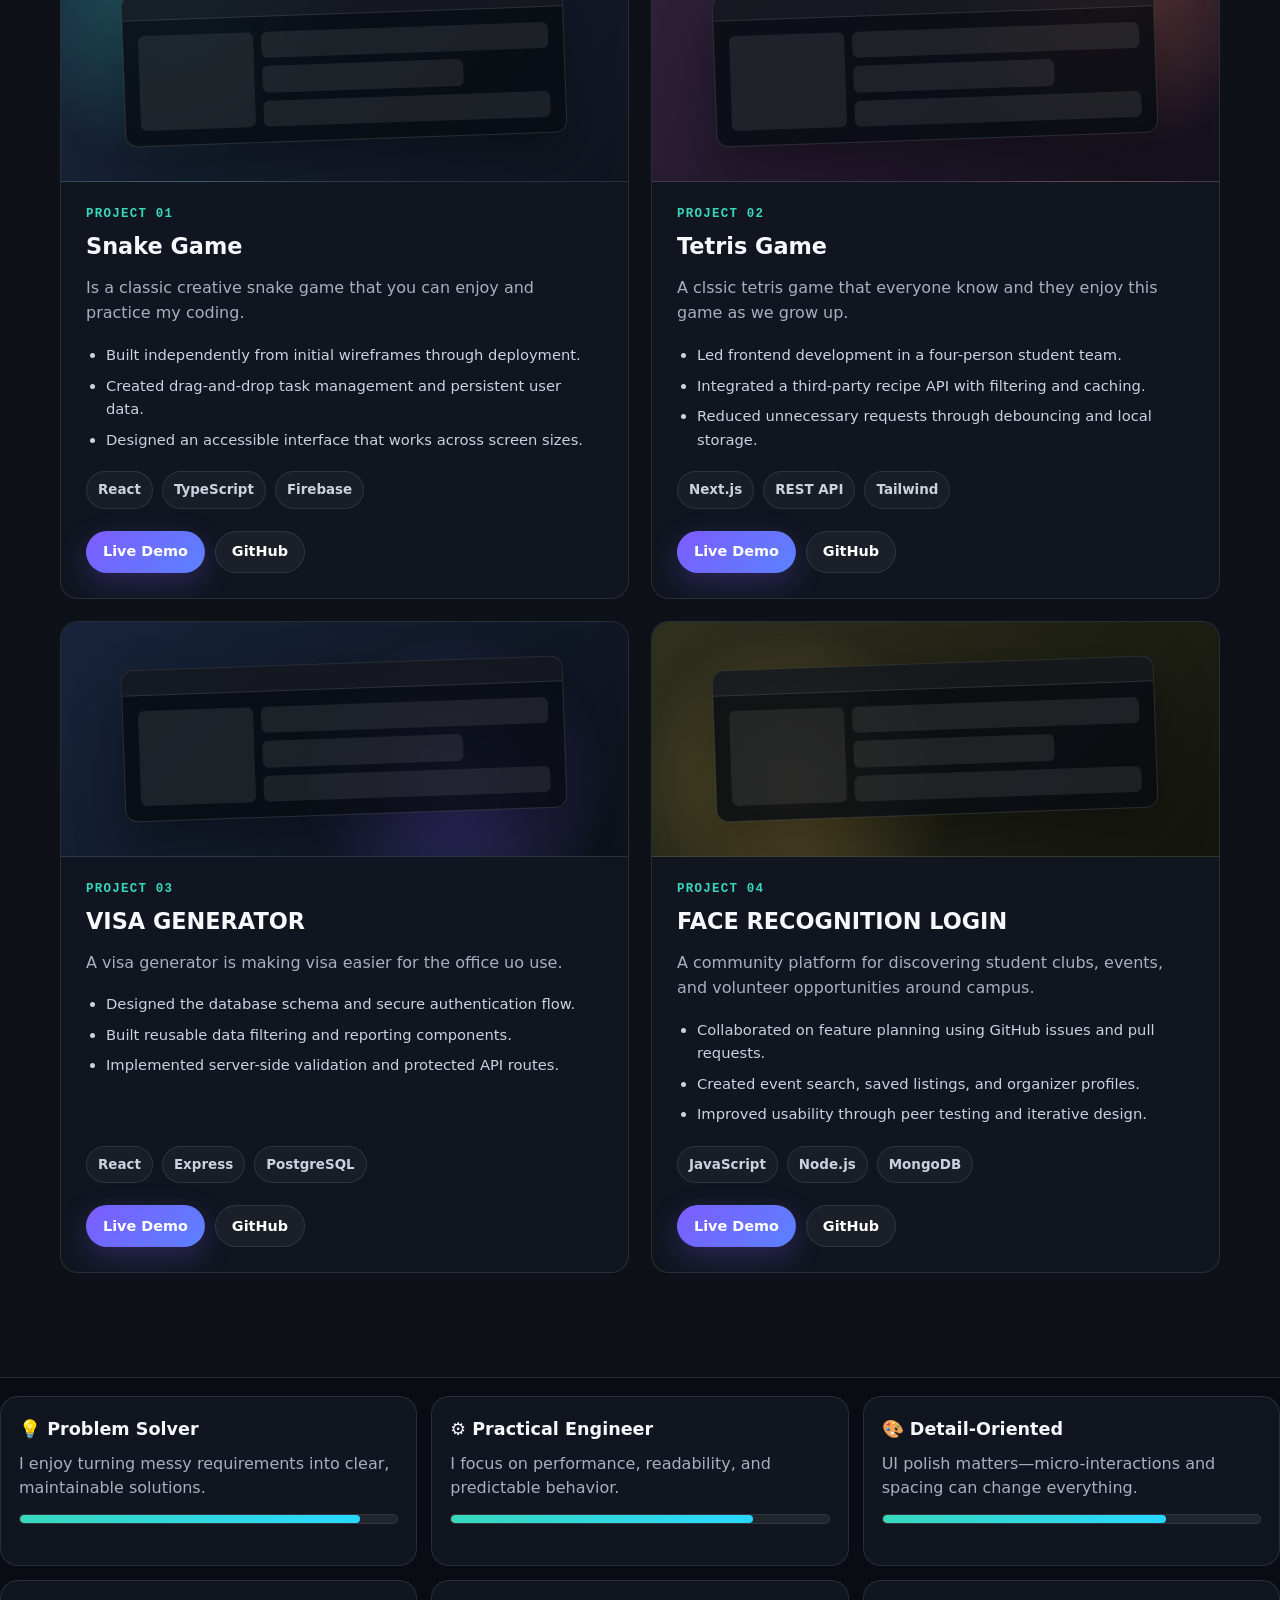
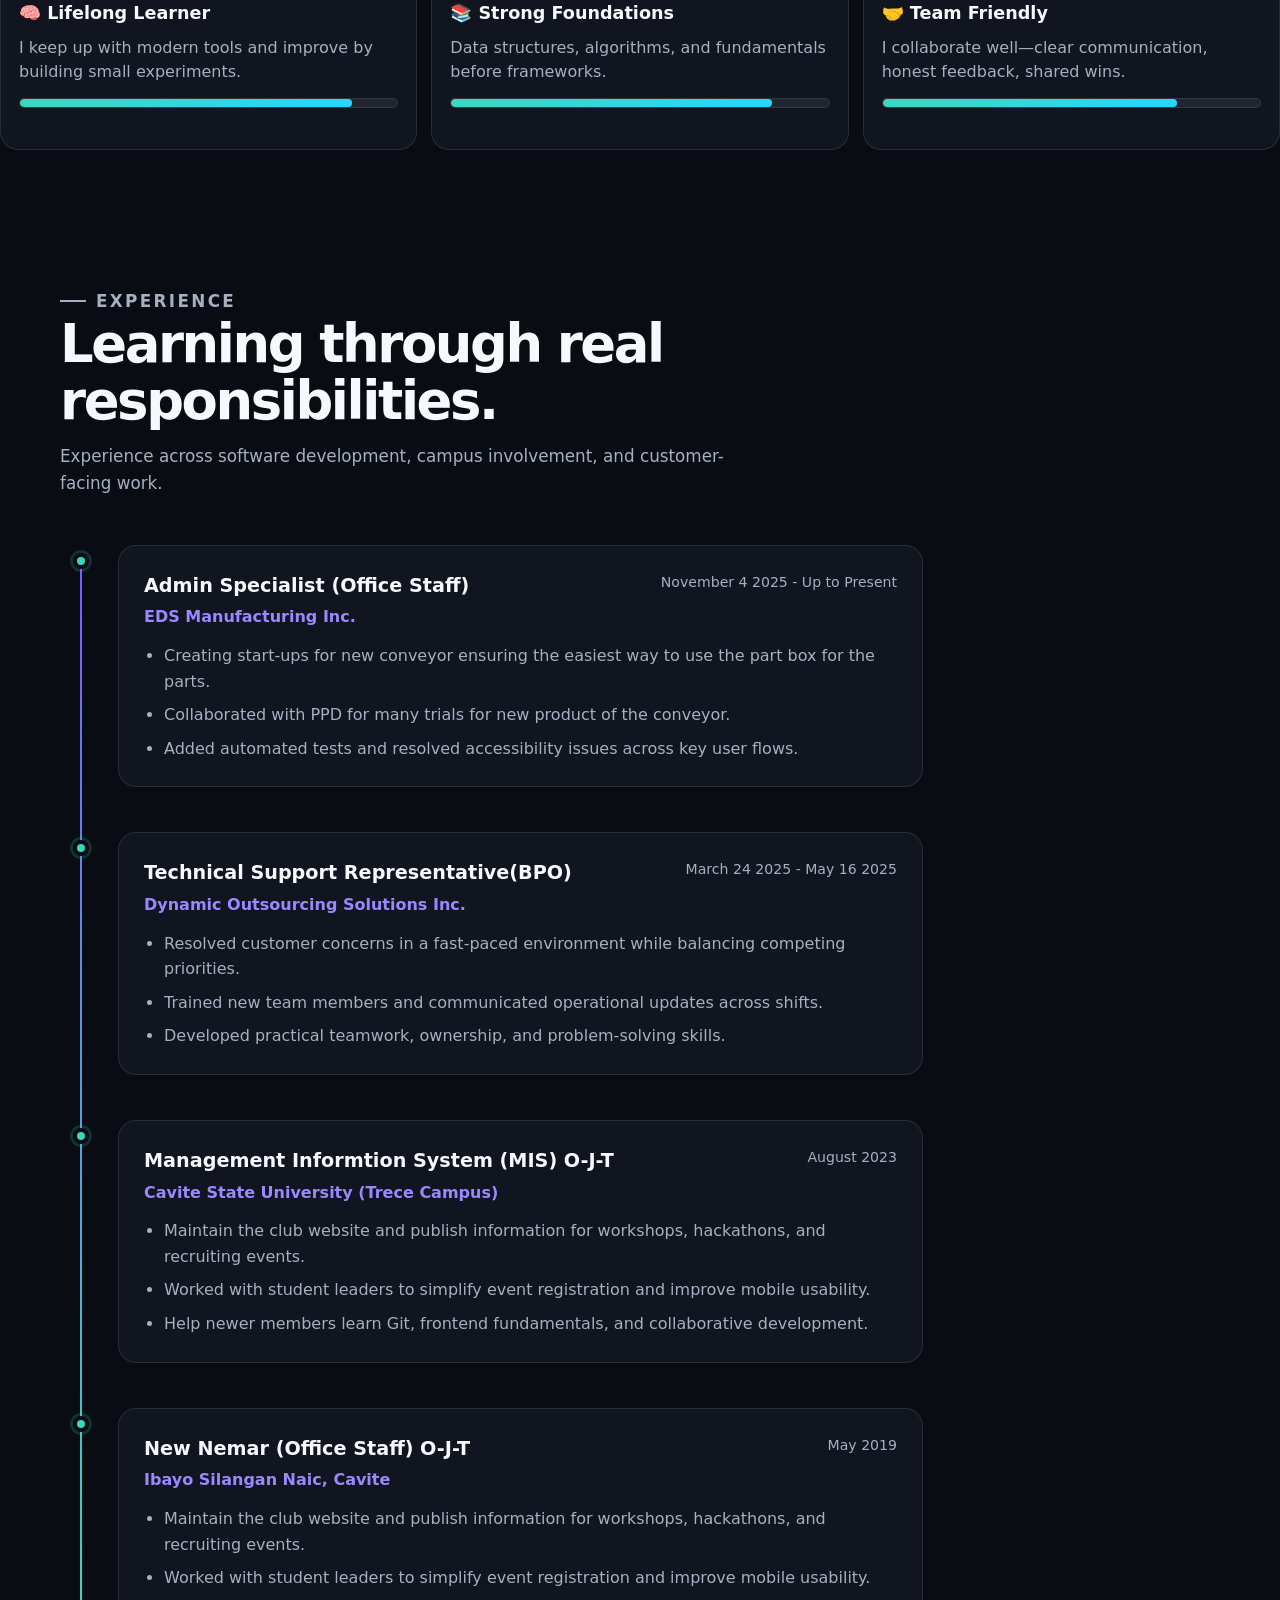
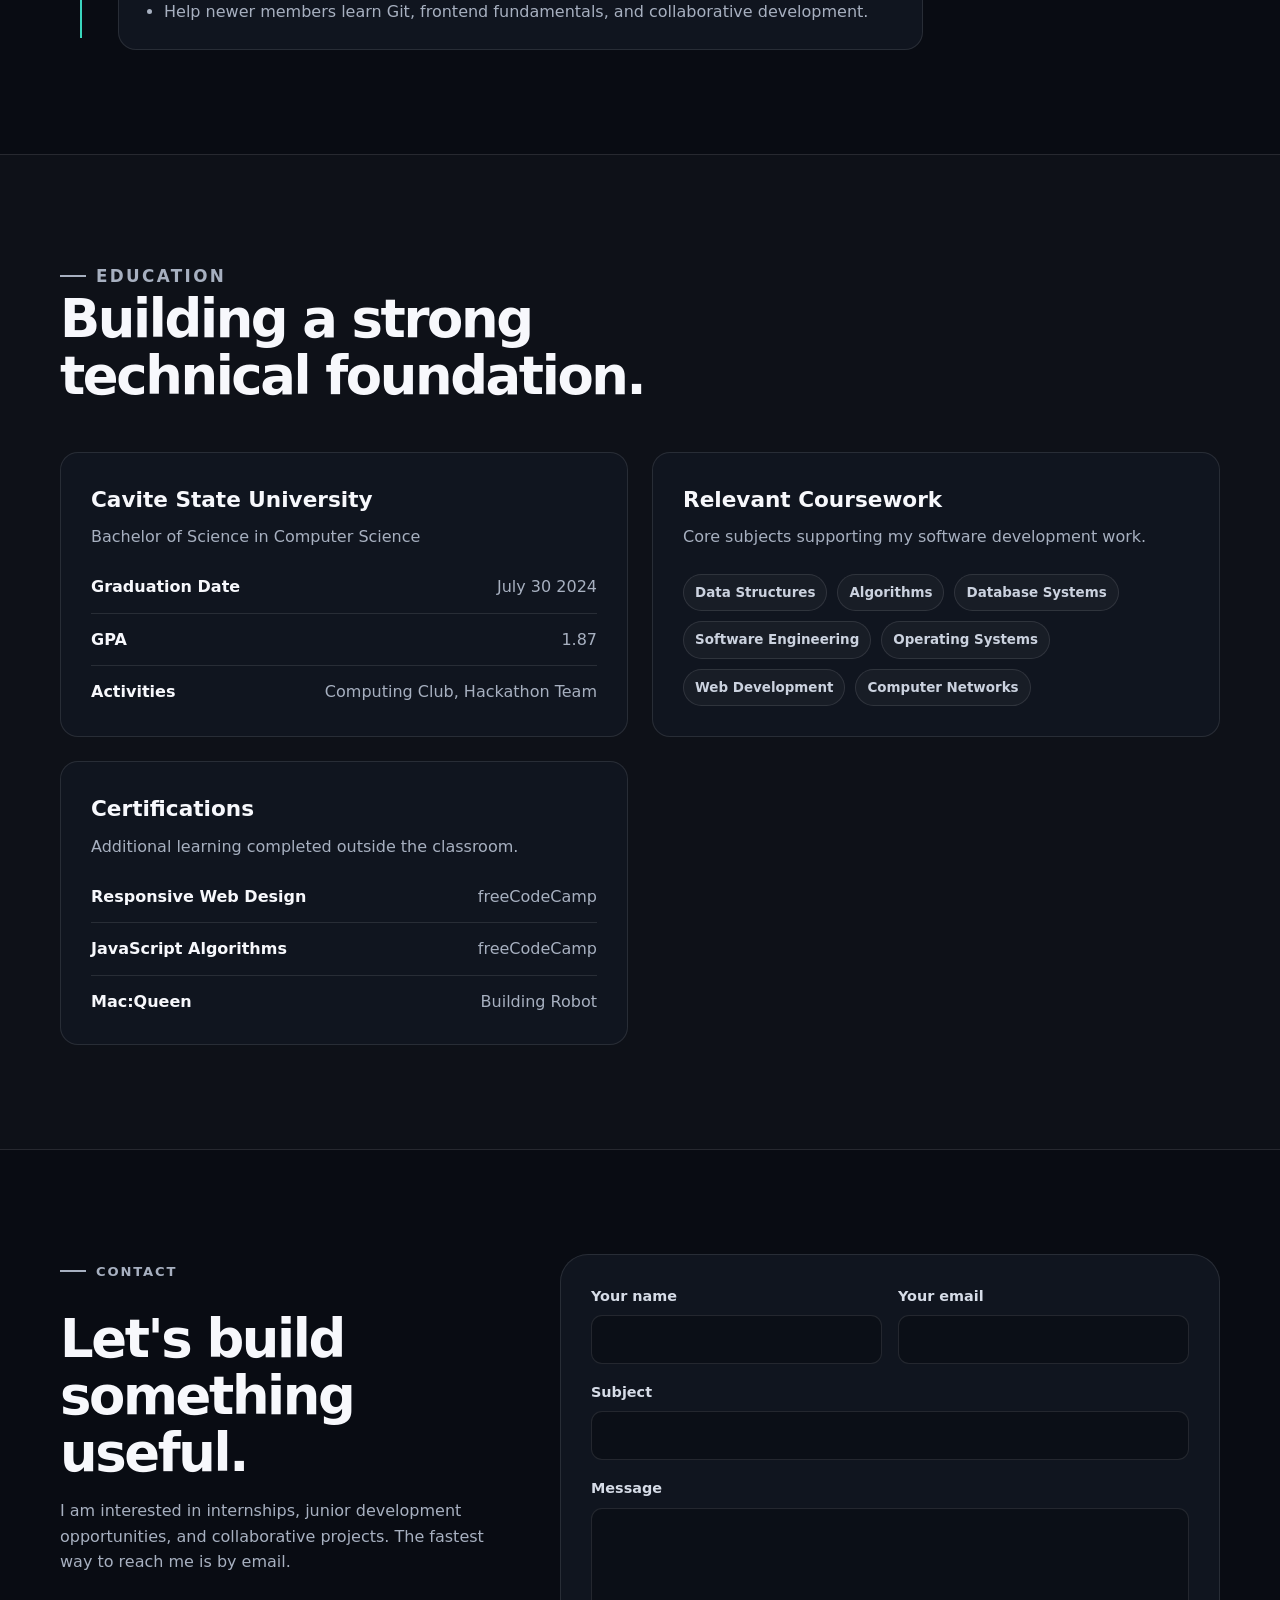
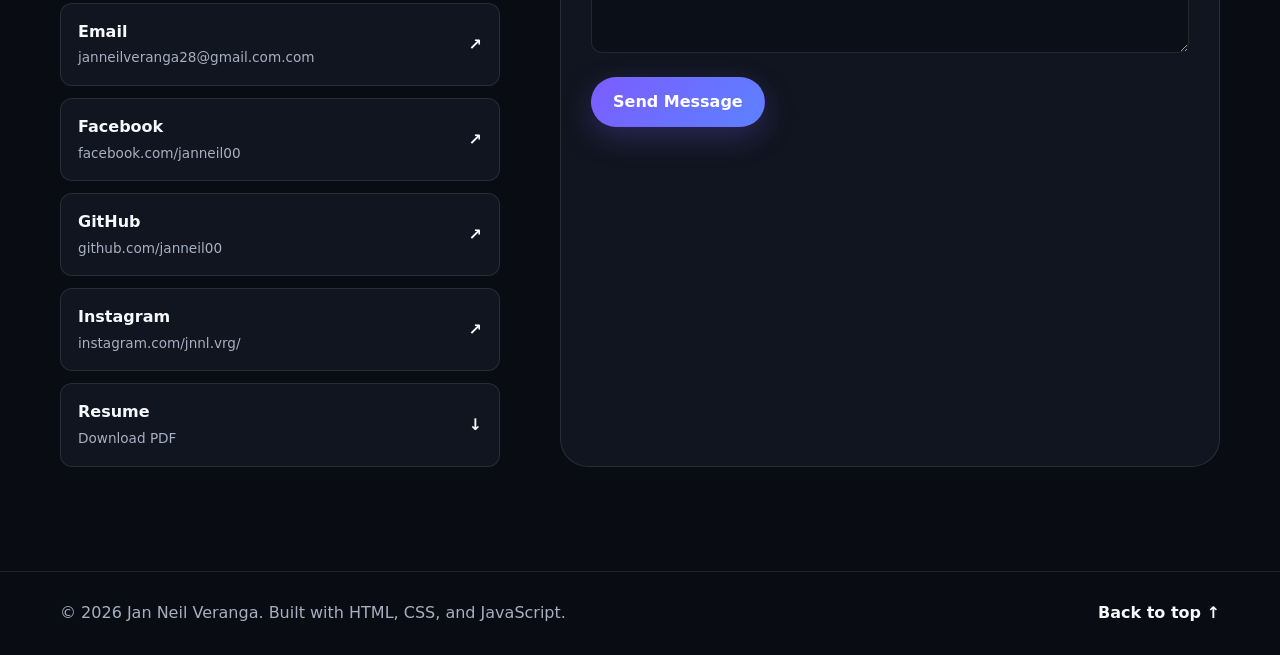
==== commit dcd6393f: "Update index.html" ====
--- a/index.html
+++ b/index.html
@@ -438,7 +438,7 @@
 
             <div class="project-body">
               <span class="project-number">PROJECT 04</span>
-              <h3>Campus Connect</h3>
+              <h3>FACE RECOGNITION LOGIN</h3>
               <p>
                 A community platform for discovering student clubs, events, and
                 volunteer opportunities around campus.
@@ -459,7 +459,7 @@
               <div class="project-links">
                 <a
                   class="button button-small"
-                  href="[example.com](https://example.com)"
+                  href="facelogin.html"
                   target="_blank"
                   rel="noopener noreferrer"
                 >
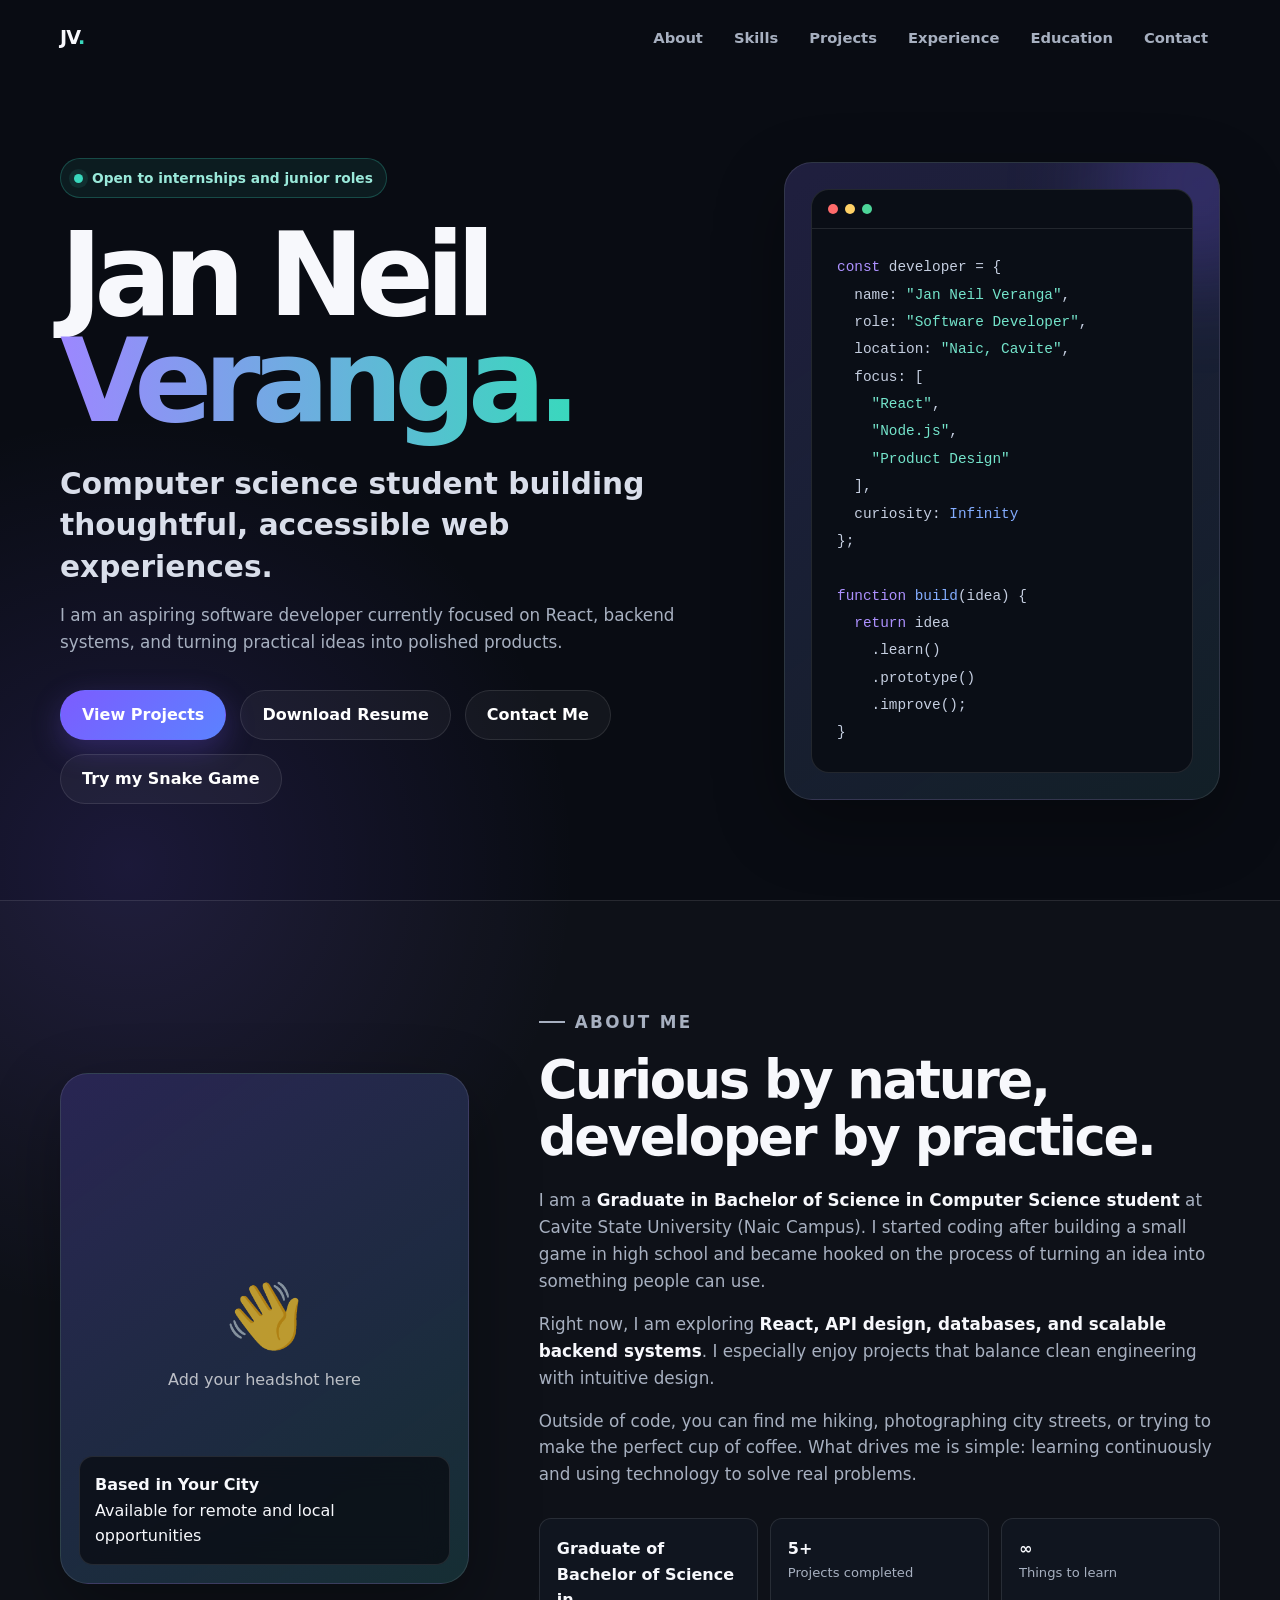
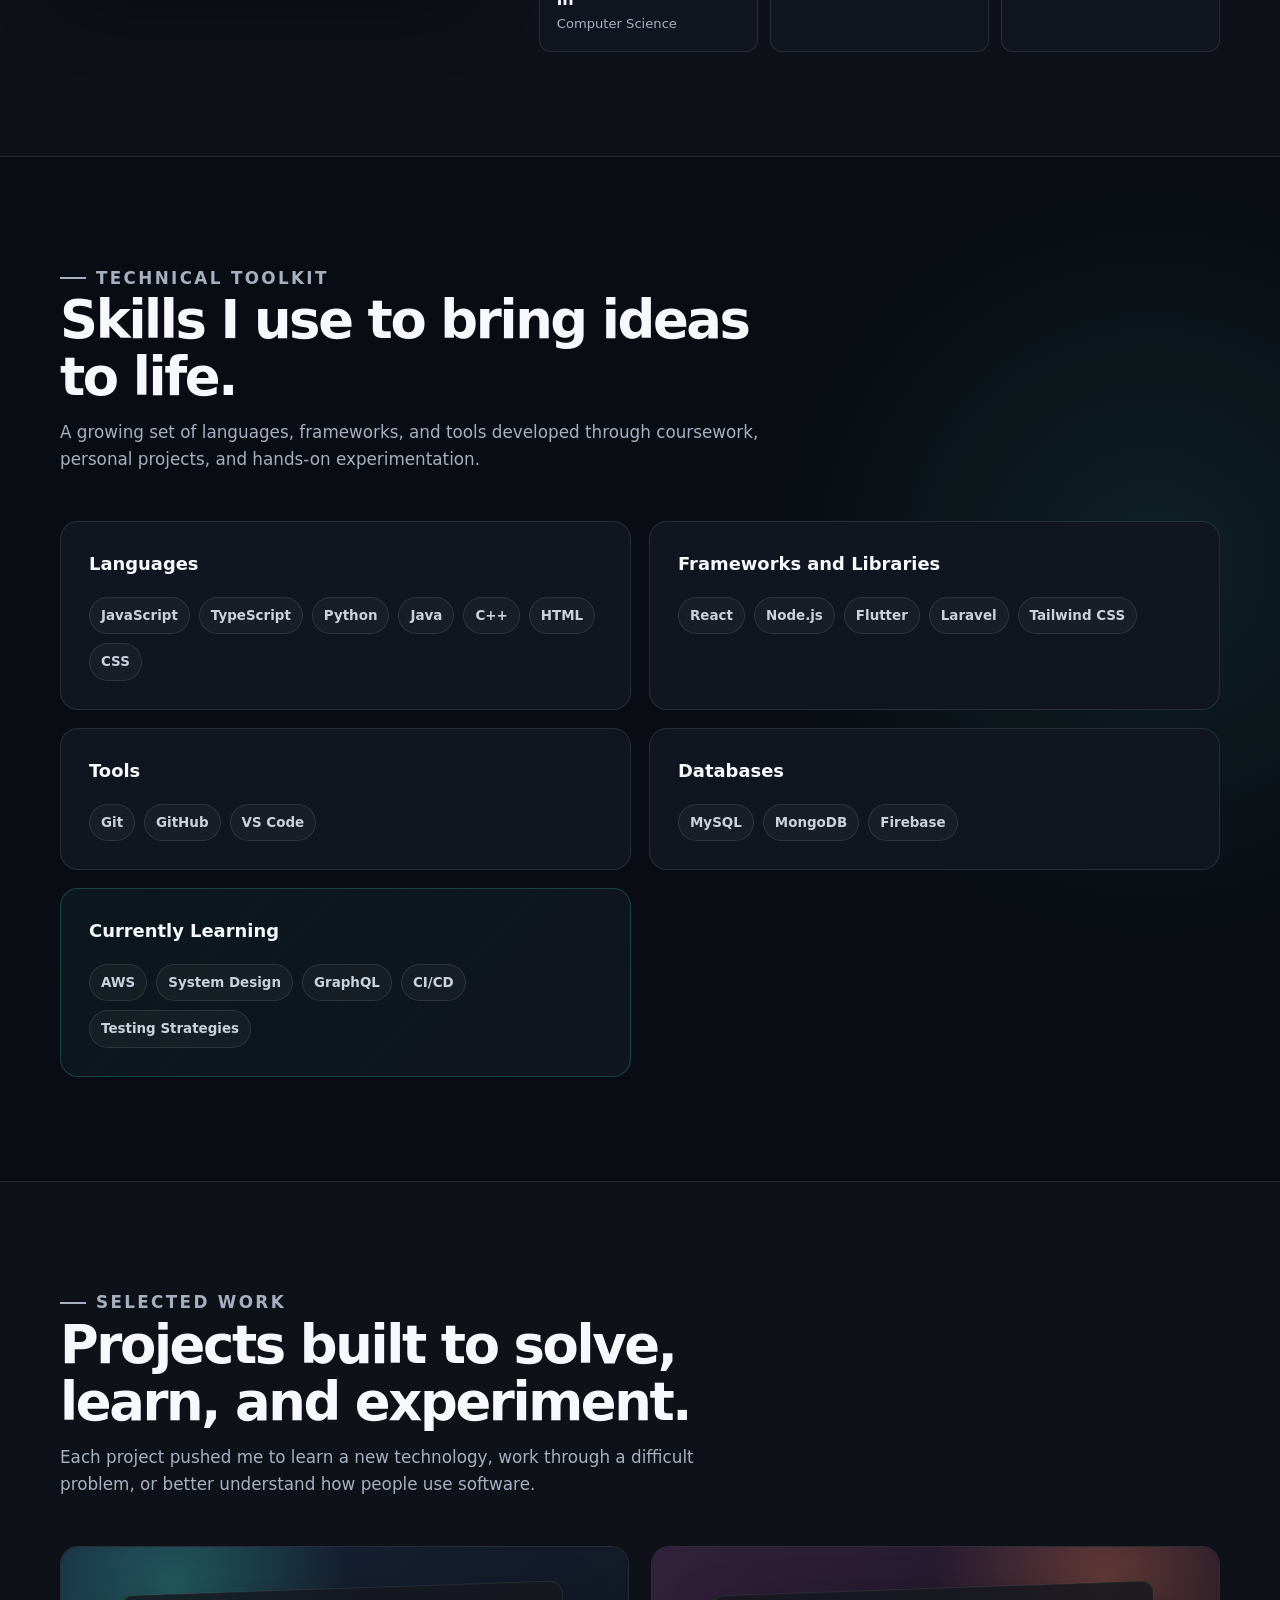
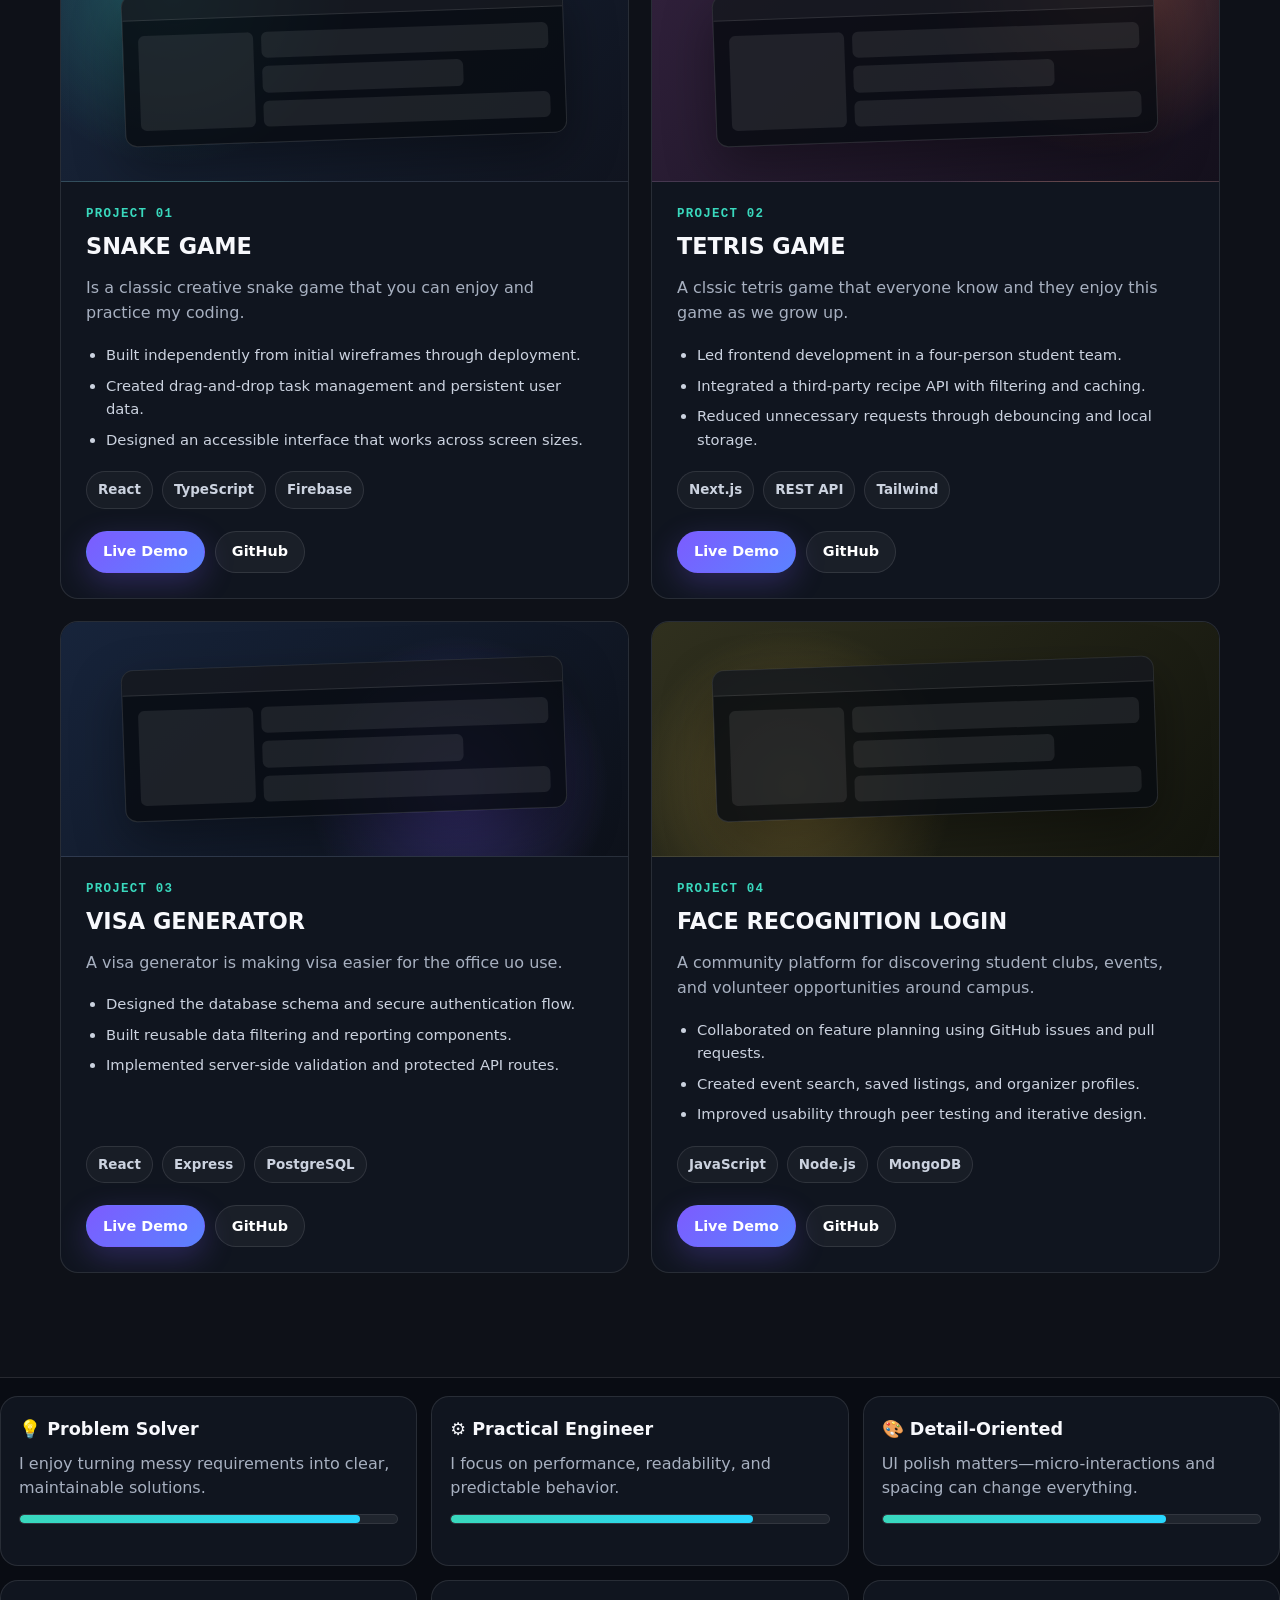
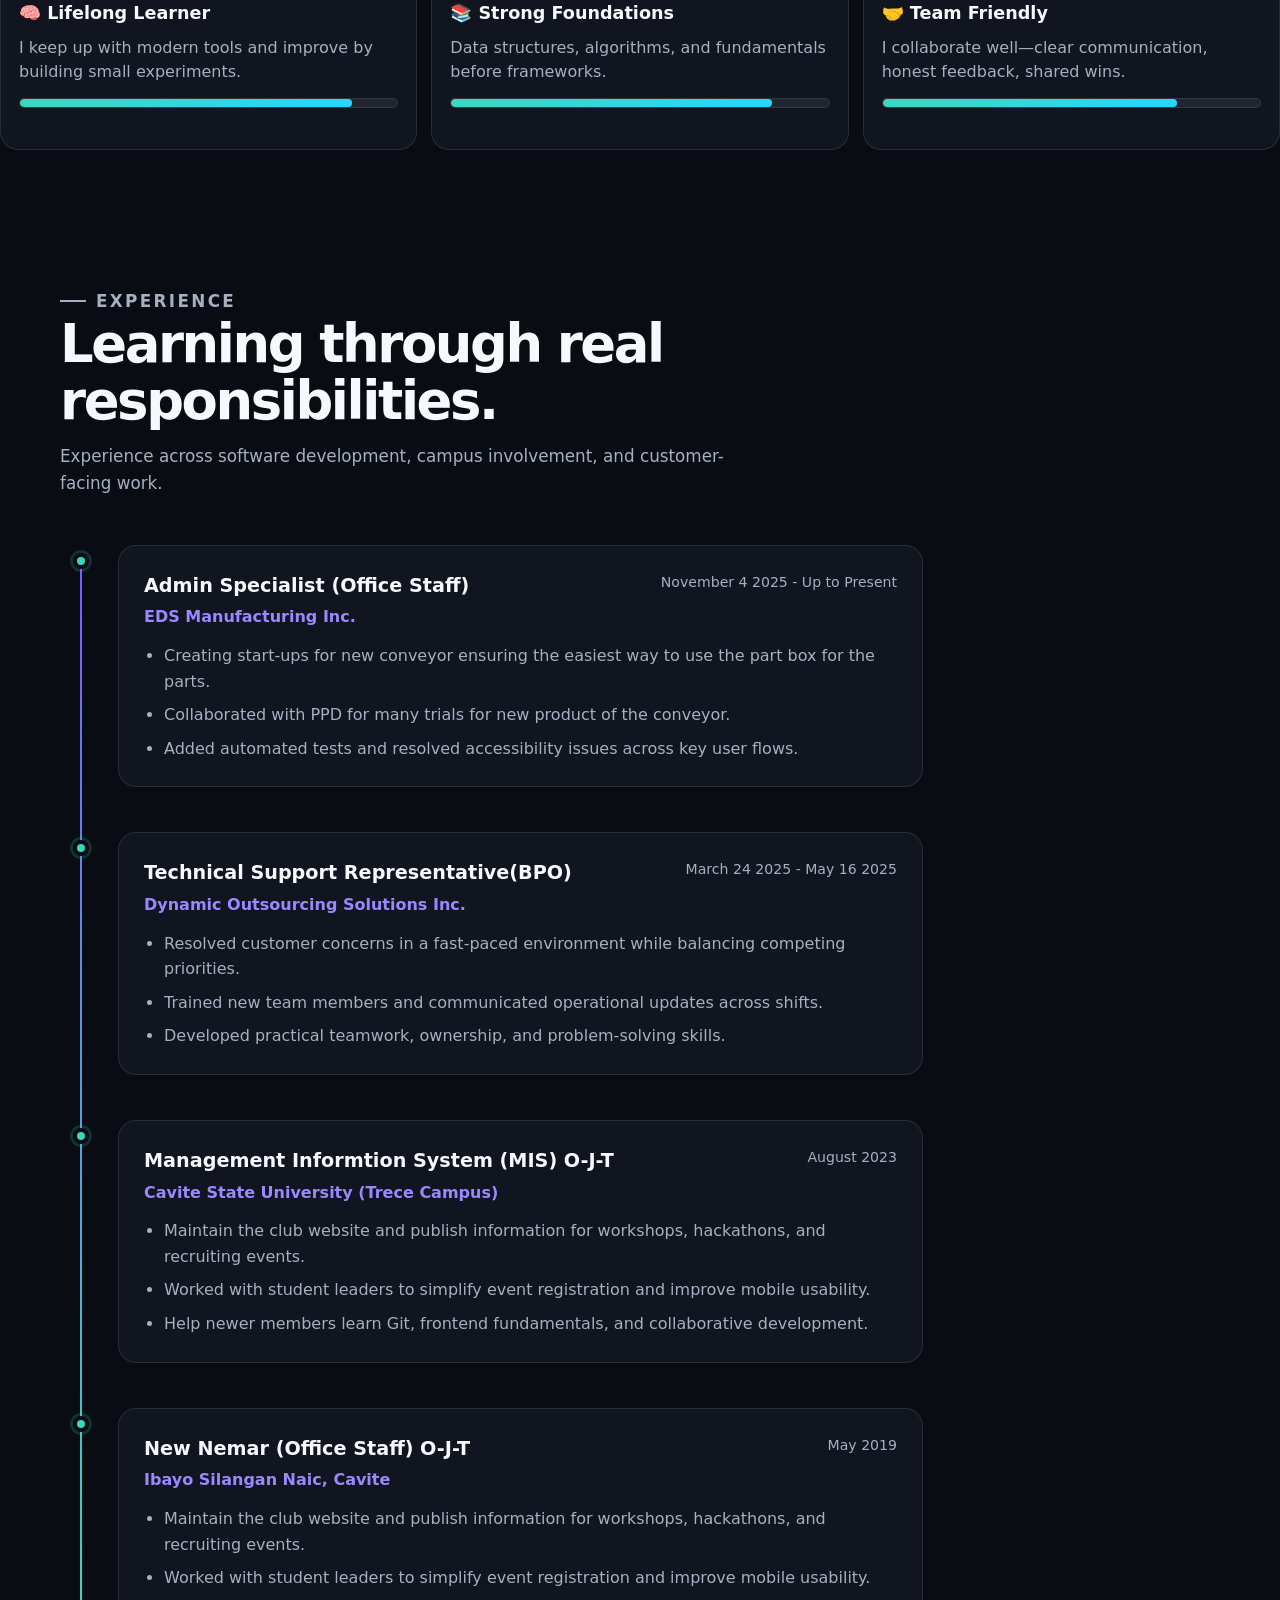
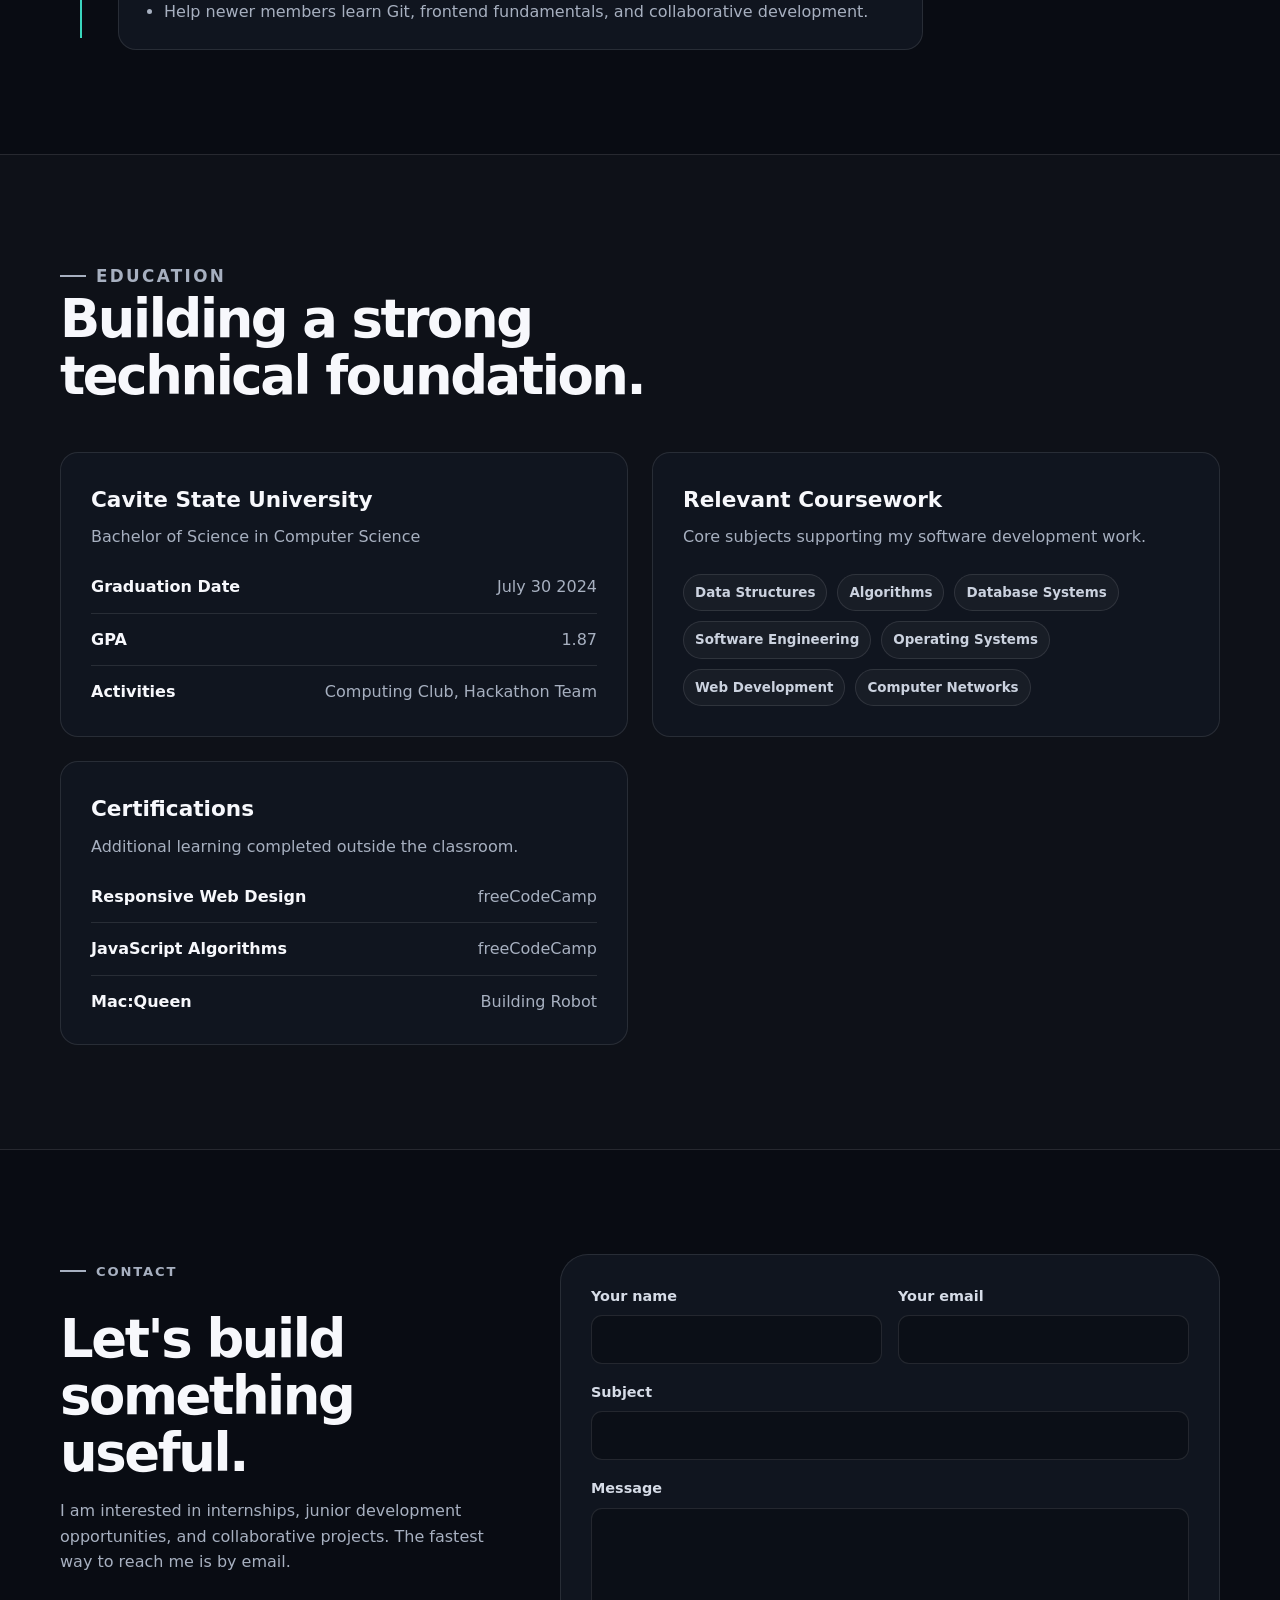
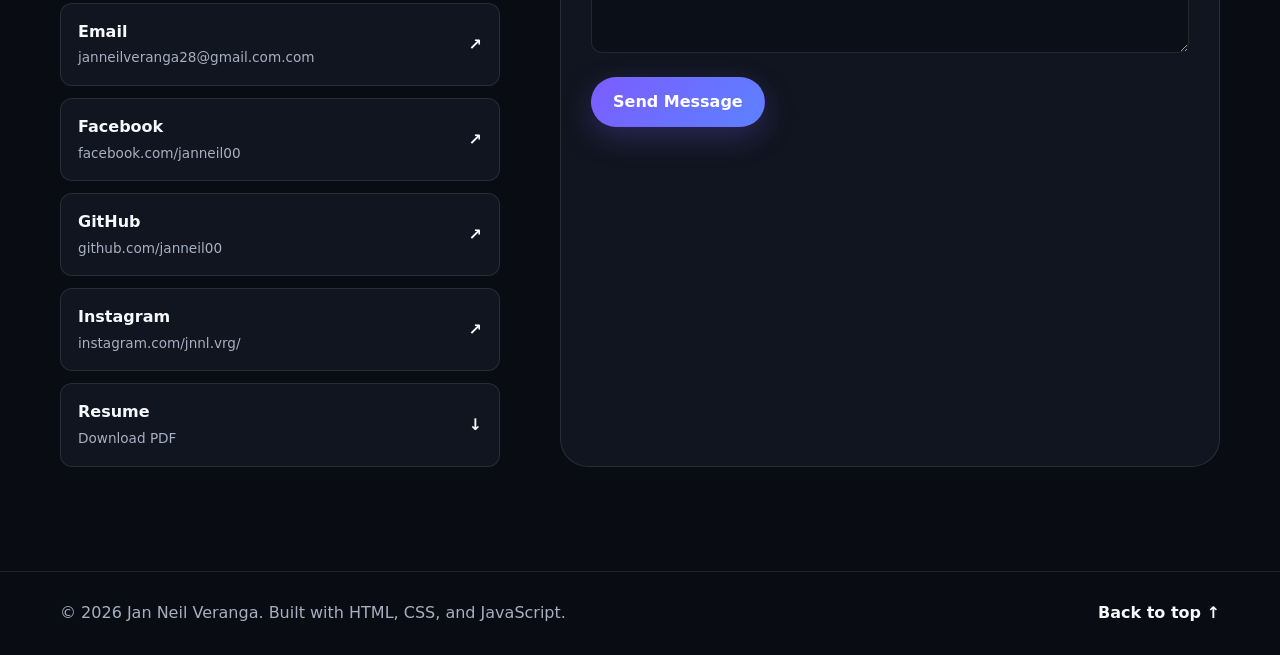
==== commit 611bd1a4: "Update index.html" ====
--- a/index.html
+++ b/index.html
@@ -273,7 +273,7 @@
 
             <div class="project-body">
               <span class="project-number">PROJECT 01</span>
-              <h3>Snake Game</h3>
+              <h3>SNAKE GAME</h3>
               <p>
                 Is a classic creative snake game that you can enjoy and practice my coding.
               </p>
@@ -328,7 +328,7 @@
 
             <div class="project-body">
               <span class="project-number">PROJECT 02</span>
-              <h3>Tetris Game</h3>
+              <h3>TETRIS GAME</h3>
               <p>
                 A clssic tetris game that everyone know and they enjoy this game as we grow up.
               </p>
